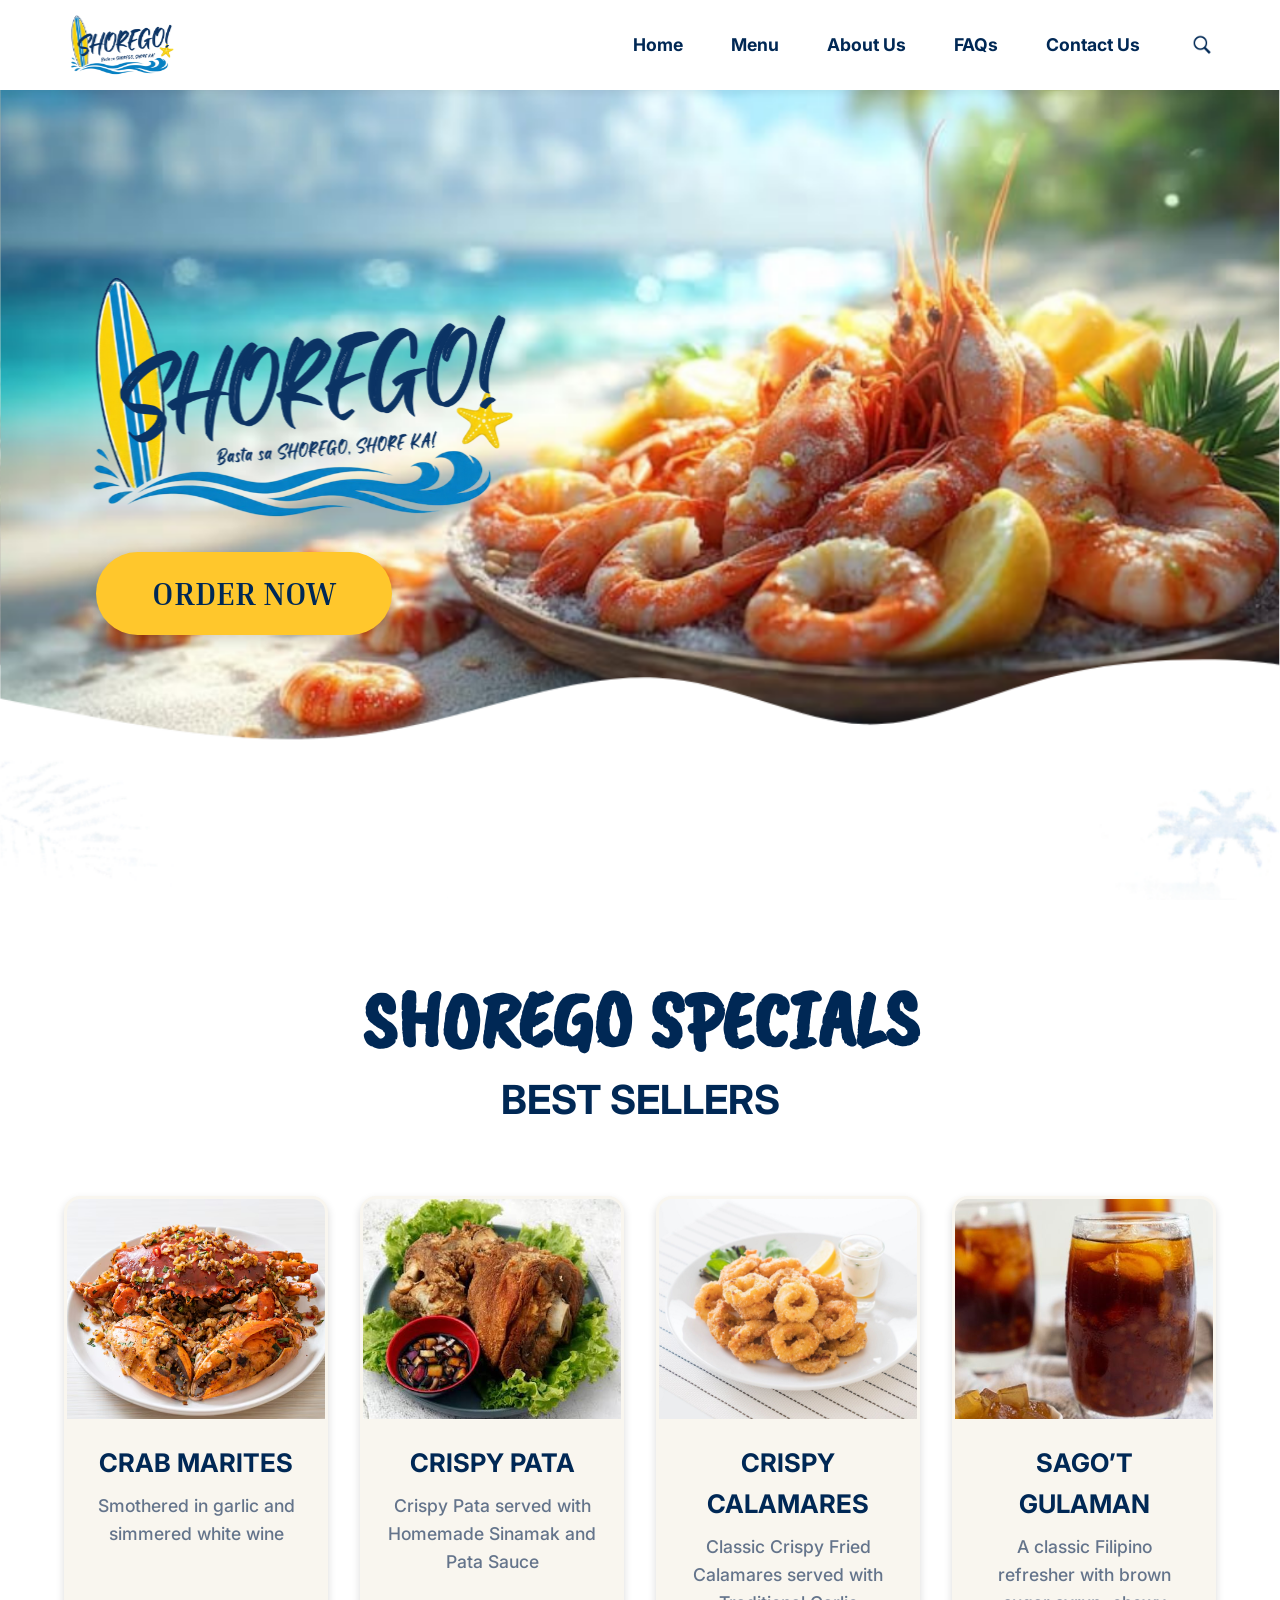
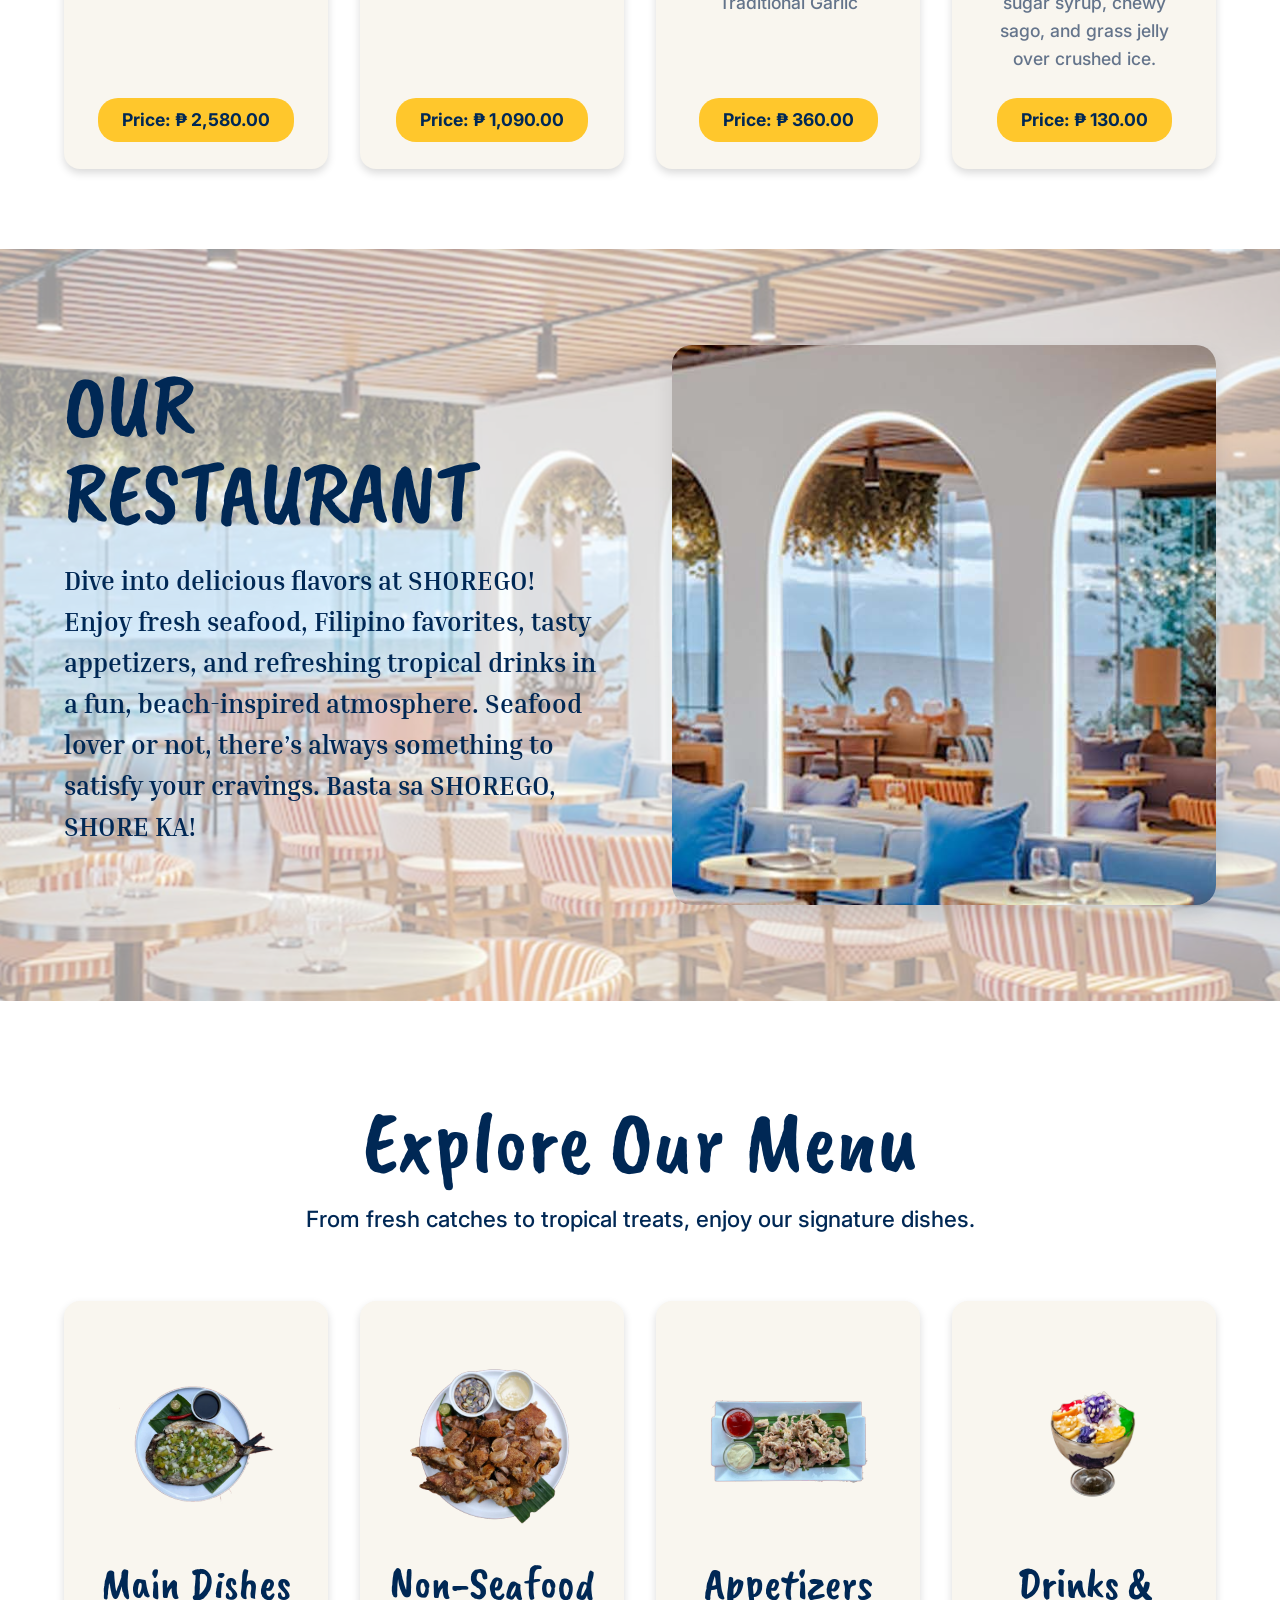
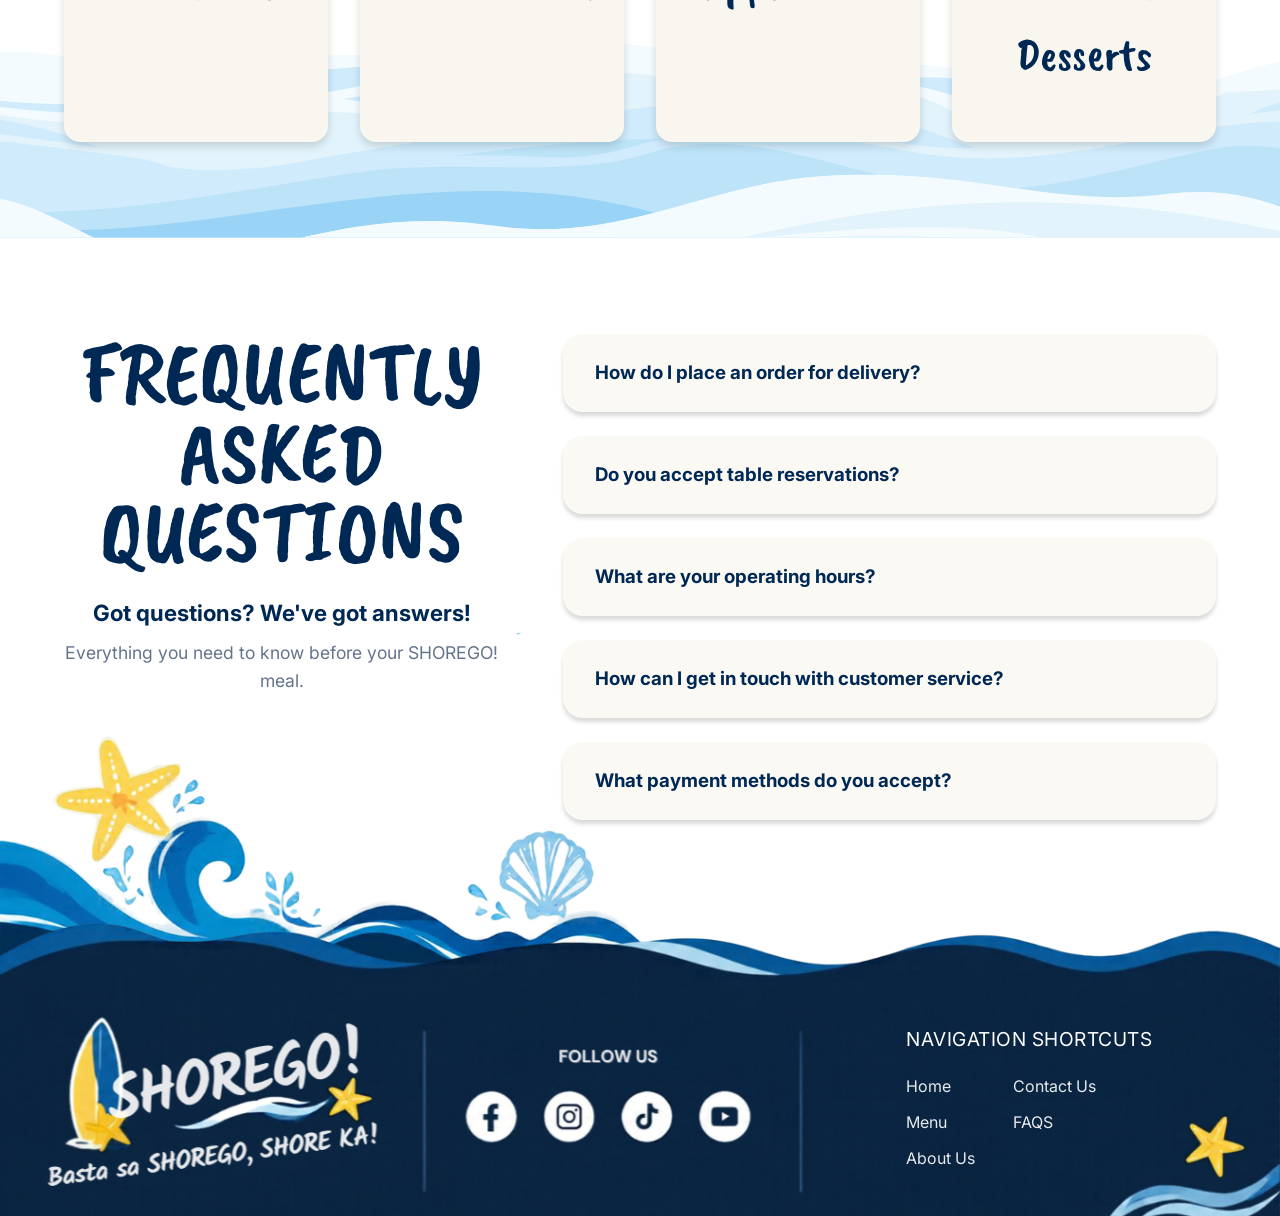
==== index.html @ 79eebb64 "Add Home Page Files" ====
<!DOCTYPE html>
<html lang="en">
<head>
  <meta charset="UTF-8">
  <meta name="viewport" content="width=device-width, initial-scale=1.0">
  <title>Shorego - Basta sa SHOREGO, SHORE KA!</title>
  
  <!-- Home Stylesheet -->
  <link rel="stylesheet" href="css/style.css">
  
  <!-- Google Fonts: Inter (Body), Inria Serif (Headings), Caveat Brush (Display) -->
  <link href="https://fonts.googleapis.com/css2?family=Inter:wght@400;500;700&family=Inria+Serif:wght@400;700&family=Caveat+Brush&display=swap" rel="stylesheet">
</head>
<body>

  <!-- ==========================================
       MAIN NAVIGATION HEADER 
       ========================================== -->
  <header class="main-header">
    <div class="logo">
      <img src="images/shorego_logo.svg" alt="Shorego Official Logo">
    </div>

    <!-- Hidden Checkbox for CSS-Only Mobile Menu Toggle -->
    <input type="checkbox" id="nav-toggle" class="nav-toggle">
    <label for="nav-toggle" class="hamburger-icon" aria-label="Toggle navigation">
      <span></span>
      <span></span>
      <span></span>
    </label>

    <!-- Navigation Links -->
    <nav class="navbar">
      <ul class="nav-links">
        <li><a href="#home">Home</a></li>
        <li><a href="menu.html">Menu</a></li>
        <li><a href="#about">About Us</a></li>
        <li><a href="#faqs">FAQs</a></li>
        <li><a href="#contact">Contact Us</a></li>
        <li class="mobile-login"><a href="order.html">Order Now</a></li>
      </ul>
    </nav>
    
    <!-- Desktop Search Icon -->
    <a href="#search" class="desktop-search">
      <img src="images/search_icon.svg" alt="Search" class="search-icon">
    </a>
  </header>

  <main>
    <!-- ==========================================
         1. HOME SECTION 
         ========================================== -->
    <section id="home" class="home-section">
      <div class="home-content-left">
        <img src="images/shorego_logo.svg" alt="SHOREGO! Basta sa SHOREGO, SHORE KA!" class="hero-logo">
        <a href="menu.html" class="cta-btn">ORDER NOW</a>
      </div>
    </section>

    <!-- ==========================================
         2. SPECIALS / BEST SELLERS SECTION 
         ========================================== -->
    <section id="specials" class="specials-section">
      <div class="section-header-center">
        <h2 class="specials-main-title">SHOREGO SPECIALS</h2>
        <h3 class="section-title">BEST SELLERS</h3>
      </div>

      <!-- CSS Grid for 4-Column Layout -->
      <div class="specials-grid">
        <div class="special-card">
          <img src="images/crab_marites.svg" alt="Crab Marites" class="card-img">
          <div class="card-content">
            <h3>CRAB MARITES</h3>
            <p>Smothered in garlic and simmered white wine</p>
            <div class="price-btn">Price: ₱ 2,580.00</div>
          </div>
        </div>

        <div class="special-card">
          <img src="images/crispy_pata.svg" alt="Crispy Pata" class="card-img">
          <div class="card-content">
            <h3>CRISPY PATA</h3>
            <p>Crispy Pata served with Homemade Sinamak and Pata Sauce</p>
            <div class="price-btn">Price: ₱ 1,090.00</div>
          </div>
        </div>

        <div class="special-card">
          <img src="images/crispy_calamares.svg" alt="Crispy Calamares" class="card-img">
          <div class="card-content">
            <h3>CRISPY CALAMARES</h3>
            <p>Classic Crispy Fried Calamares served with Traditional Garlic</p>
            <div class="price-btn">Price: ₱ 360.00</div>
          </div>
        </div>

        <div class="special-card">
          <img src="images/sagot_gulaman.svg" alt="Sago't Gulaman" class="card-img">
          <div class="card-content">
            <h3>SAGO’T GULAMAN</h3>
            <p>A classic Filipino refresher with brown sugar syrup, chewy sago, and grass jelly over crushed ice.</p>
            <div class="price-btn">Price: ₱ 130.00</div>
          </div>
        </div>
      </div>
    </section>

    <!-- ==========================================
         3. ABOUT US SECTION 
         ========================================== -->
    <section id="about" class="about-section">
      <div class="about-content">
        <div class="about-text-wrapper">
          <h2 class="cursive-title">OUR RESTAURANT</h2>
          <p class="about-desc">
            Dive into delicious flavors at SHOREGO! Enjoy fresh seafood, Filipino favorites, tasty appetizers, and refreshing tropical drinks in a fun, beach-inspired atmosphere. Seafood lover or not, there’s always something to satisfy your cravings. Basta sa SHOREGO, SHORE KA!
          </p>
        </div>
        <div class="about-image-wrapper">
           <img src="images/resto_pic_1.svg" alt="Shorego Restaurant View" class="about-img">
        </div>
      </div>
    </section>

    <!-- ==========================================
         4. EXPLORE MENU SECTION 
         ========================================== -->
    <section id="explore-menu" class="explore-menu-section">
      <div class="explore-header">
        <h2 class="cursive-title explore-title">Explore Our Menu</h2>
        <p class="explore-desc">From fresh catches to tropical treats, enjoy our signature dishes.</p>
      </div>

      <div class="menu-categories-container">
        <!-- Category Links to menu.html anchors -->
        <a href="menu.html#main" class="menu-category">
          <div class="category-icon-wrapper">
            <img src="images/main_dish.svg" alt="Seafood Icon" class="category-icon">
          </div>
          <h4 class="category-name">Main Dishes</h4>
        </a>

        <a href="menu.html#non-seafood" class="menu-category">
          <div class="category-icon-wrapper">
            <img src="images/non_seafood.svg" alt="Non-Seafood Icon" class="category-icon">
          </div>
          <h4 class="category-name">Non-Seafood</h4>
        </a>

        <a href="menu.html#appetizers" class="menu-category">
          <div class="category-icon-wrapper">
            <img src="images/appetizers.svg" alt="Appetizers Icon" class="category-icon">
          </div>
          <h4 class="category-name">Appetizers</h4>
        </a>

        <a href="menu.html#drinks" class="menu-category">
          <div class="category-icon-wrapper">
            <img src="images/drinks_and_desserts.svg" alt="Drinks & Desserts Icon" class="category-icon">
          </div>
          <h4 class="category-name">Drinks & Desserts</h4>
        </a>
      </div>
    </section>

    <!-- ==========================================
         5. FAQS SECTION 
         ========================================== -->
    <section id="faqs" class="faqs-section">
      <div class="faqs-container">
        <div class="faqs-left">
          <h2 class="cursive-title title-stacked">FREQUENTLY<br>ASKED<br>QUESTIONS</h2>
          <h3 class="faqs-subtitle">Got questions? We've got answers!</h3>
          <p class="faqs-desc">Everything you need to know before your SHOREGO! meal.</p>
        </div>        
        <div class="faqs-right">
          <div class="faq-item">
            <h3>How do I place an order for delivery?</h3>
          </div>
          <div class="faq-item">
            <h3>Do you accept table reservations?</h3>
          </div>
          <div class="faq-item">
            <h3>What are your operating hours?</h3>
          </div>
          <div class="faq-item">
            <h3>How can I get in touch with customer service?</h3>
          </div>
          <div class="faq-item">
            <h3>What payment methods do you accept?</h3>
          </div>
        </div>
      </div>
    </section>
  </main>

  <!-- ==========================================
       6. FOOTER SECTION 
       ========================================== -->
  <footer id="contact" class="main-footer">
    <div class="footer-links-overlay">
      <h4 class="footer-heading">NAVIGATION SHORTCUTS</h4>
      <div class="links-grid">
        <ul>
          <li><a href="#home">Home</a></li>
          <li><a href="menu.html">Menu</a></li>
          <li><a href="#about">About Us</a></li>
        </ul>
        <ul>
          <li><a href="#contact">Contact Us</a></li>
          <li><a href="#faqs">FAQS</a></li>
        </ul>
      </div>
    </div>
  </footer>

  <script src="script.js"></script>

</body>
</html>
---- css/style.css ----
/* ==========================================================================
   DESIGN TOKENS & COLOR PALETTE
   ========================================================================== */
:root {
  --primary-bg: #ffffff;
  --panel-bg: rgba(255, 255, 255, 0.95);
  --accent-navy: #002855;
  --accent-yellow: #FFC72C;
  --card-bg: #F9F6EF;
  --faq-bg: #FBF9F3;
  --text-primary: #002855;
  --text-secondary: #64748B;
  --text-white: #ffffff;
  
  --font-main: 'Inter', sans-serif;
  --font-serif: 'Inria Serif', serif;
  --font-cursive: 'Caveat Brush', cursive;
}

/* ==========================================================================
   CSS RESET & BASE TYPOGRAPHY
   ========================================================================== */
*,
*::before,
*::after {
  margin: 0;
  padding: 0;
  box-sizing: border-box;
}

html {
  scroll-behavior: smooth;
}

body {
  background-color: var(--primary-bg);
  color: var(--text-primary);
  font-family: var(--font-main);
  line-height: 1.6;
  overflow-x: hidden;
  max-width: 100vw;
}

h1, h2, h3, h4 {
  font-weight: 700;
}

img {
  display: block;
  max-width: 100%;
  height: auto;
}

/* ==========================================================================
   SHARED BACKGROUND LOGIC 
   ========================================================================== */
#home, #about, #menu, #faqs, #explore-menu {
  position: relative;
  overflow: hidden;
  z-index: 1;
}

#home::before, 
#about::before, 
#faqs::before,
#explore-menu::before {
  content: "";
  position: absolute;
  inset: 0;
  background-size: cover;
  background-position: center;
  background-repeat: no-repeat;
  z-index: -1;
  pointer-events: none;
  opacity: 0.4;
}

/* Specific Section Background Images */
#home::before  { background-image: url('../images/landing_image.svg'); opacity: 1; }
#about::before { background-image: url('../images/resto_pic_2.svg'); opacity: 0.4; }
#explore-menu::before { background-image: url('../images/explore.svg'); }
#faqs::before { 
  background-image: url('../images/faqs_bg.svg'); 
  background-position: bottom center; 
  background-size: 100% auto; 
  opacity: 1; 
}

/* ==========================================================================
   HEADER & NAVIGATION 
   ========================================================================== */
.main-header {
  position: sticky;
  top: 0;
  z-index: 100;
  height: 90px;
  display: flex;
  justify-content: space-between;
  align-items: center;
  padding: 1rem 4rem;
  background: var(--panel-bg);
  box-shadow: 0 4px 6px rgba(0,0,0,0.05);
  backdrop-filter: blur(10px);
}

.main-header .logo img {
  height: 60px;
  width: auto;
  object-fit: contain;
}

/* Pushes the navigation links to the right side of the flex container */
.navbar {
  margin-left: auto; 
  margin-right: 3rem; 
}

.nav-links {
  list-style: none;
  display: flex;
  align-items: center;
  gap: 3rem;
}

.nav-links a {
  text-decoration: none;
  color: var(--accent-navy);
  font-family: var(--font-main);
  font-size: 1.1rem;
  font-weight: 700;
  transition: color 0.3s ease;
}

.nav-links a:hover {
  color: var(--accent-yellow);
}

.desktop-search {
  display: flex;
  align-items: center;
  justify-content: center;
  transition: transform 0.2s ease;
}

.desktop-search:hover {
  transform: scale(1.1);
}

.search-icon {
  width: 28px;
  height: 28px;
  object-fit: contain;
}

/* Fallback button styling (used in mobile menu) */
.login-btn {
  display: inline-flex;
  justify-content: center;
  align-items: center;
  padding: 0.8rem 2rem;
  background: var(--accent-yellow);
  color: var(--accent-navy);
  font-family: var(--font-serif);
  font-size: 1.2rem;
  font-weight: 700;
  text-decoration: none;
  border-radius: 50px;
  transition: transform 0.2s ease, filter 0.2s ease;
}

.login-btn:hover {
  transform: translateY(-2px);
  filter: brightness(1.05);
}

/* Hamburger Icon styling (hidden on desktop) */
.nav-toggle,
.mobile-login,
.hamburger-icon {
  display: none;
}

.hamburger-icon {
  cursor: pointer;
  flex-direction: column;
  gap: 5px;
  z-index: 101;
}

.hamburger-icon span {
  width: 28px;
  height: 3px;
  background-color: var(--accent-navy);
  border-radius: 2px;
  transition: transform 0.3s ease, opacity 0.3s ease;
}

/* ==========================================================================
   1. HOME SECTION
   ========================================================================== */
#home.home-section {
  display: flex;
  justify-content: flex-start;
  align-items: center;
  padding: 6rem 3rem 6rem 5%; 
  min-height: calc(100vh - 90px);
}

.home-content-left {
  display: flex;
  flex-direction: column;
  align-items: flex-start;
  gap: 2rem;

  margin-top: -5rem;
}

.hero-logo {
  max-width: 550px;
  width: 100%;
}

.cta-btn {
  background: var(--accent-yellow);
  color: var(--accent-navy);
  font-family: var(--font-serif);
  font-size: 2rem;
  font-weight: 700;
  padding: 1rem 3.5rem;
  border-radius: 50px;
  text-decoration: none;
  box-shadow: 0 6px 16px rgba(0, 0, 0, 0.15);
  transition: transform 0.2s ease, filter 0.2s ease;

  margin-left: 2rem;
}

.cta-btn:hover {
  transform: translateY(-3px);
  filter: brightness(1.05);
}

/* ==========================================================================
   2. SPECIALS / BEST SELLERS SECTION
   ========================================================================== */
.specials-section {
  padding: 5rem 4rem;
  background: #ffffff;
}

.section-header-center {
  display: flex;
  flex-direction: column;
  align-items: center;
  text-align: center;
  margin-bottom: 4rem;
}

.specials-main-title {
  font-family: var(--font-cursive);
  font-size: 5rem;
  color: var(--accent-navy);
  line-height: 1;
  margin-bottom: 0.5rem;
}

.section-title {
  font-family: var(--font-main);
  font-size: 2.5rem;
  color: var(--accent-navy);
  text-transform: uppercase;
}

.specials-grid {
  display: grid;
  grid-template-columns: repeat(4, 1fr);
  gap: 2rem;
  max-width: 1500px;
  margin: 0 auto;
}

.special-card {
  background: var(--card-bg);
  border-radius: 16px;
  box-shadow: 0px 4px 8px rgba(0, 0, 0, 0.15);
  overflow: hidden;
  display: flex;
  flex-direction: column;
  transition: transform 0.25s ease;

  border: 3px solid transparent; 
  transition: transform 0.25s ease, border-color 0.2s ease;
}

.special-card:hover {
  transform: translateY(-5px);
}

.special-card.active-border {
  border-color: var(--accent-yellow);
}
.card-img {
  width: 100%;
  height: 220px;
  object-fit: cover;
}

.card-content {
  padding: 1.5rem;
  display: flex;
  flex-direction: column;
  align-items: center;
  text-align: center;
  flex-grow: 1;
}

.card-content h3 {
  font-size: 1.6rem;
  color: var(--accent-navy);
  margin-bottom: 0.5rem;
}

.card-content p {
  font-size: 1.1rem;
  color: var(--text-secondary);
  font-weight: 500;
  margin-bottom: 1.5rem;
  flex-grow: 1;
}

.price-btn {
  background: var(--accent-yellow);
  color: var(--accent-navy);
  font-size: 1.1rem;
  font-weight: 700;
  padding: 0.5rem 1.5rem;
  border-radius: 20px;
  width: max-content;
}

/* ==========================================================================
   3. ABOUT SECTION
   ========================================================================== */
.about-section {
  padding: 6rem 4rem;
}

.about-content {
  display: flex;
  align-items: center;
  justify-content: space-between;
  gap: 4rem;
  max-width: 1400px;
  margin: 0 auto;
}

.about-text-wrapper {
  flex: 1;
  max-width: 650px;
}

.cursive-title {
  font-family: var(--font-cursive);
  font-size: 5.5rem;
  font-weight: 400;
  color: var(--accent-navy);
  line-height: 1;
  margin-bottom: 1.5rem;
}

.about-desc {
  font-family: var(--font-serif);
  font-size: 1.6rem;
  font-weight: 700;
  color: var(--accent-navy);
  margin-bottom: 2.5rem;
}

.about-image-wrapper {
  flex: 1;
}

.about-img {
  width: 100%;
  border-radius: 20px;
  box-shadow: 0 10px 20px rgba(0,0,0,0.1);
}

/* ==========================================================================
   4. EXPLORE MENU SECTION
   ========================================================================== */
.explore-menu-section {
  padding: 6rem 4rem;
  text-align: center;
  position: relative;
  z-index: 1;
}

.explore-header {
  margin-bottom: 4rem;
}

.explore-title {
  display: flex;
  justify-content: center;
  align-items: center;
  gap: 1.5rem;
  margin-bottom: 1rem;
}

.explore-desc {
  font-family: var(--font-main);
  font-size: 1.4rem;
  font-weight: 500;
  color: var(--accent-navy);
}

.menu-categories-container {
  display: flex;
  justify-content: center;
  align-items: stretch; 
  gap: 2rem; 
  max-width: 1200px;
  margin: 0 auto;
}

.menu-category {
  background: var(--card-bg); 
  border-radius: 16px; 
  box-shadow: 0px 4px 8px rgba(0, 0, 0, 0.15); 
  display: flex;
  flex-direction: column;
  align-items: center;
  text-decoration: none;
  transition: transform 0.2s ease;

  border: 3px solid transparent; 
  transition: transform 0.2s ease, border-color 0.2s ease;

  flex: 1;
  padding: 3rem 1.5rem; 
}

.menu-category:hover {
  transform: translateY(-5px); 
}

.menu-category.active-border {
  border-color: var(--accent-yellow);
}

.category-icon-wrapper {
  width: 180px;
  height: 180px;
  display: flex;
  justify-content: center;
  align-items: center;
  margin-bottom: 1rem;
}

.category-icon {
  width: 100%;
  height: 100%;
  object-fit: contain;
  border-radius: 50%;
}

.category-name {
  font-family: var(--font-cursive);
  font-size: 2.8rem;
  color: var(--accent-navy);
  font-weight: 400;
}

.category-divider {
  width: 2px;
  height: 120px;
  background-color: rgba(100, 116, 139, 0.15); 
}

/* ==========================================================================
   5. FAQS SECTION
   ========================================================================== */
.faqs-section {
  padding: 6rem 4rem 12rem 4rem; 
}

.faqs-container {
  display: flex;
  gap: 4rem;
  max-width: 1400px;
  margin: 0 auto;
  align-items: flex-start;
}

.faqs-left {
  flex: 1;
  text-align: center;
}

.title-stacked {
  line-height: 0.9;
  margin-bottom: 1.5rem;
}

.faqs-subtitle {
  font-family: var(--font-main);
  font-size: 1.4rem;
  font-weight: 700;
  color: var(--accent-navy);
  margin-bottom: 0.5rem;
}

.faqs-desc {
  font-family: var(--font-main);
  font-size: 1.1rem;
  font-weight: 400;
  color: var(--text-secondary);
}

.faqs-right {
  flex: 1.5;
  display: flex;
  flex-direction: column;
  gap: 1.5rem;
}

.faq-item {
  background: var(--faq-bg);
  box-shadow: 0px 4px 4px rgba(0, 0, 0, 0.15);
  border-radius: 20px;
  padding: 1.5rem 2rem;
  text-align: left;
  cursor: pointer;
  transition: transform 0.2s ease;
}

.faq-item:hover {
  transform: scale(1.02);
}

.faq-item h4 {
  font-family: var(--font-serif);
  font-size: 1.6rem;
  font-weight: 400;
  color: #000;
}

/* ==========================================================================
   6. FOOTER SECTION
   ========================================================================== */
.main-footer {
  background-image: url('../images/footer_design.svg'); 
  background-size: 100% auto;
  background-position: top center; 
  background-repeat: no-repeat;
  position: relative;
  z-index: 10; 
  margin-top: -12vw; 
  height: 28vw; 
  min-height: 0; 
  display: block; 
}

.footer-links-overlay {
  /* Absolute positioning locks text relative to the fluid background wave */
  position: absolute;
  top: 13vw;   
  right: 10vw; 
  text-align: left;
  color: var(--text-white);
  padding: 0; 
}

.footer-heading {
  font-size: 1.5vw;
  font-weight: 400;
  margin-bottom: 1.5vw;
  letter-spacing: 0.5px;
}

.links-grid {
  display: flex;
  gap: 3vw;
}

.links-grid ul {
  list-style: none;
  display: flex;
  flex-direction: column;
  gap: 0.8vw;
}

.links-grid a {
  color: var(--text-white);
  text-decoration: none;
  font-size: 1;
  font-weight: 400;
  opacity: 0.9;
  transition: opacity 0.2s ease;
}

.links-grid a:hover {
  opacity: 1;
  color: var(--accent-yellow);
}

/* ==========================================================================
   RESPONSIVE DESIGN / MEDIA QUERIES
   ========================================================================== */

/* Tablet & Smaller Desktop Adjustments */
@media (max-width: 1100px) {
  .specials-grid {
    grid-template-columns: repeat(2, 1fr);
  }

  .menu-categories-container {
    flex-wrap: wrap; 
  }
  
  .menu-category {
    flex: 1 1 calc(50% - 2rem); 
    padding: 2rem 1rem;
  }

  .category-name {
    font-size: 2.2rem;
  }

  .category-icon-wrapper {
    width: 140px; 
    height: 140px;
  }


  .about-content {
    flex-direction: column;
    text-align: center;
  }
  
  .about-text-wrapper {
    max-width: 100%;
  }

  .faqs-container {
    flex-direction: column;
    align-items: center;
  }

  .main-footer {
    justify-content: center;
    padding: 2rem;
  }
}

/* Mobile Screen Adjustments */
@media (max-width: 768px) {
  .main-header {
    padding: 1rem 1.5rem;
  }

  .main-header .logo img {
    height: 45px;
  }

  .desktop-search {
    display: none;
  }

  .hamburger-icon {
    display: flex;
  }

  /* Mobile Dropdown Menu Configuration */
  .navbar {
    position: absolute;
    top: 100%;
    left: 0;
    width: 100%;
    background: var(--panel-bg);
    border-bottom: 2px solid var(--accent-yellow);
    max-height: 0;
    overflow: hidden;
    transition: max-height 0.4s ease-in-out;
  }

  .nav-links {
    flex-direction: column;
    gap: 1.2rem;
    padding: 2rem 0;
  }

  .mobile-login {
    display: block;
    margin-top: 0.5rem;
  }

  /* Hamburger Toggle Animations */
  .nav-toggle:checked ~ .navbar {
    max-height: 450px;
  }

  .nav-toggle:checked ~ .hamburger-icon span:nth-child(1) {
    transform: translateY(8px) rotate(45deg);
  }

  .nav-toggle:checked ~ .hamburger-icon span:nth-child(2) {
    opacity: 0;
  }

  .nav-toggle:checked ~ .hamburger-icon span:nth-child(3) {
    transform: translateY(-8px) rotate(-45deg);
  }

  #home.home-section {
    justify-content: center;
    padding-left: 3rem;
  }

  .home-content-left {
    width: 80%; 
    max-width: 350px; 
    margin-left: -3%; 
    height: auto;
  }
  
  .hero-logo {
    max-width: 320px;
  }

  .cta-btn {
    font-size: clamp(1rem, 4vw, 1.2rem); 
    padding: clamp(0.6rem, 2vw, 0.8rem) clamp(1.5rem, 6vw, 2.5rem);
    margin-left: 0;
  }

  .specials-grid {
    grid-template-columns: 1fr;
  }
  
  .specials-main-title {
    font-size: 3.5rem;
  }

  .section-title {
    font-size: 2rem;
  }

  .cursive-title {
    font-size: 3.5rem;
  }
  
  .about-desc {
    font-size: 1.2rem;
  }

  .faqs-section, .about-section, .specials-section {
    padding: 4rem 1.5rem;
  }
  
  /* Reset Footer Overlap for Mobile */
  .main-footer {
    padding-top: 8rem; 
  }
  
  .links-grid {
    gap: 1.5rem;
  }

  .explore-menu-section {
    padding: 4rem 1.5rem;
  }
  
  .menu-categories-container {
    flex-direction: column; 
    gap: 1.5rem;
  }

  .category-divider {
    display: none; 
  }
}
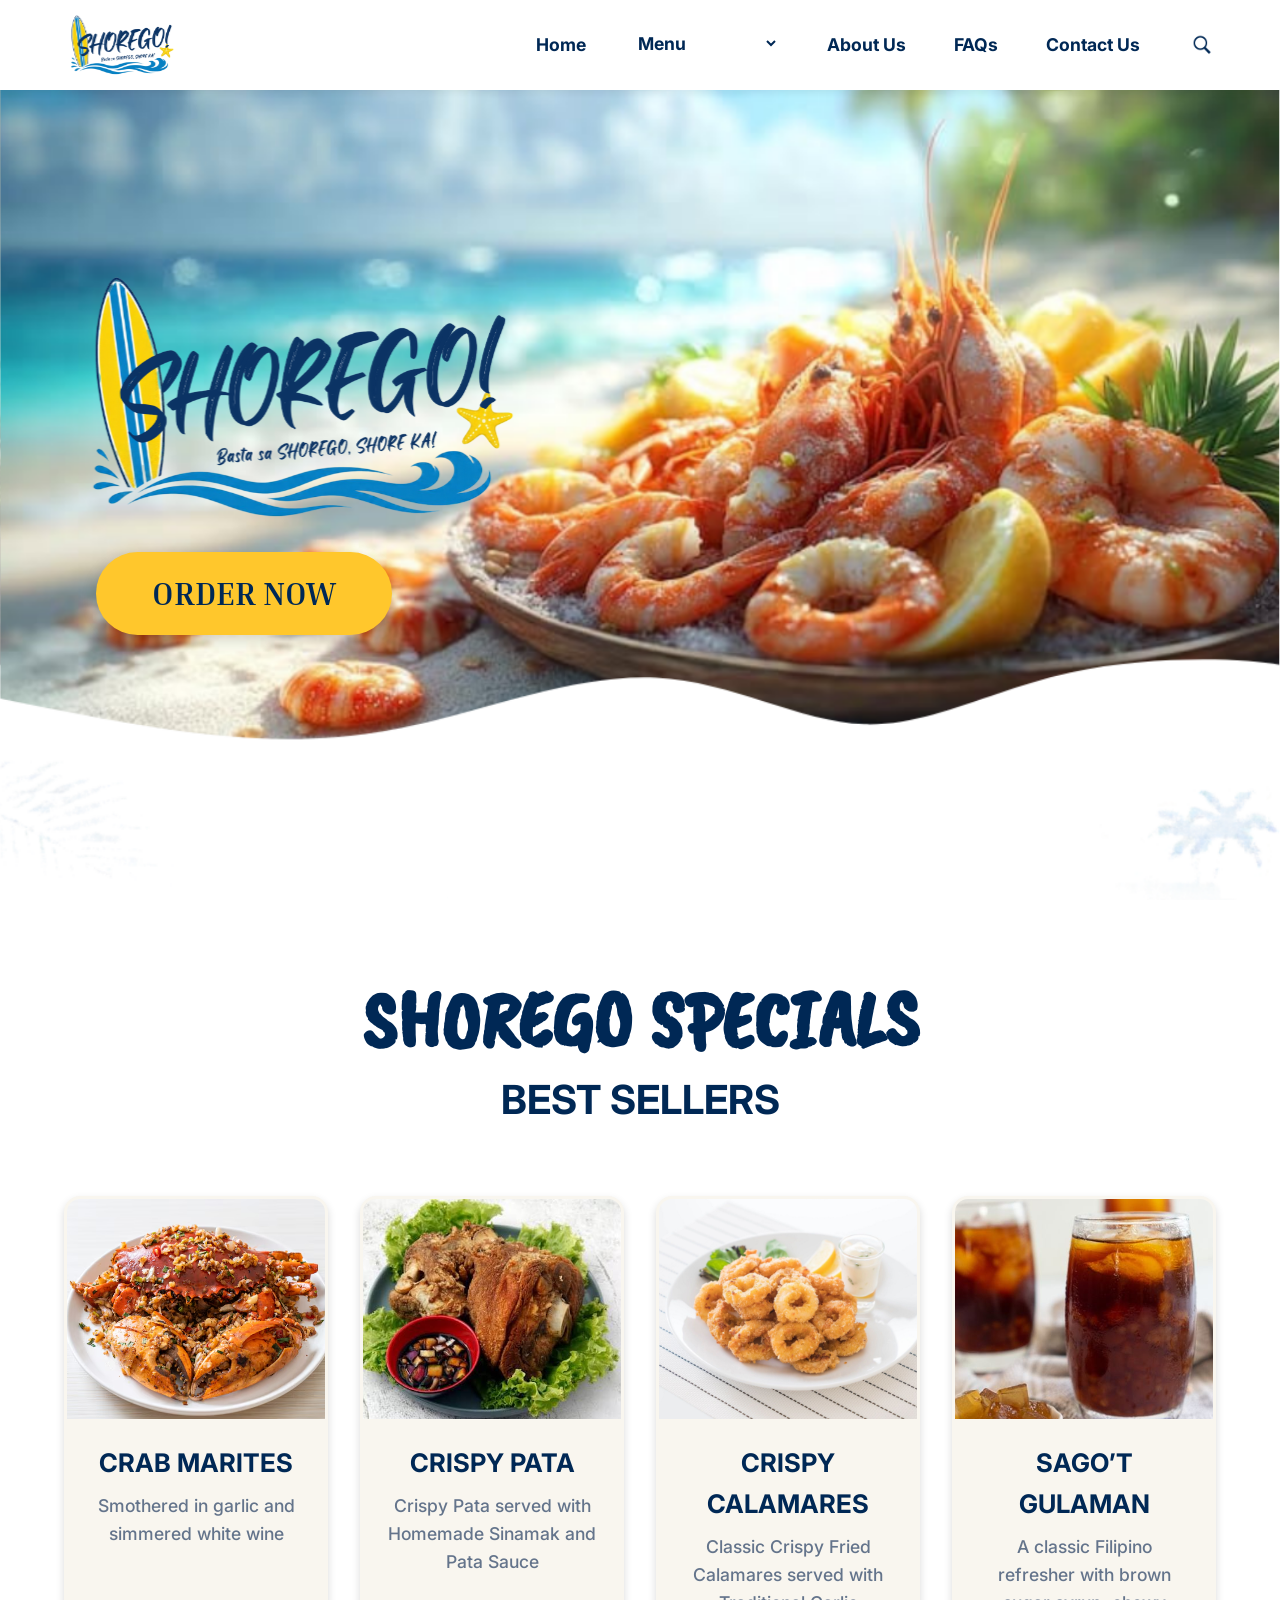
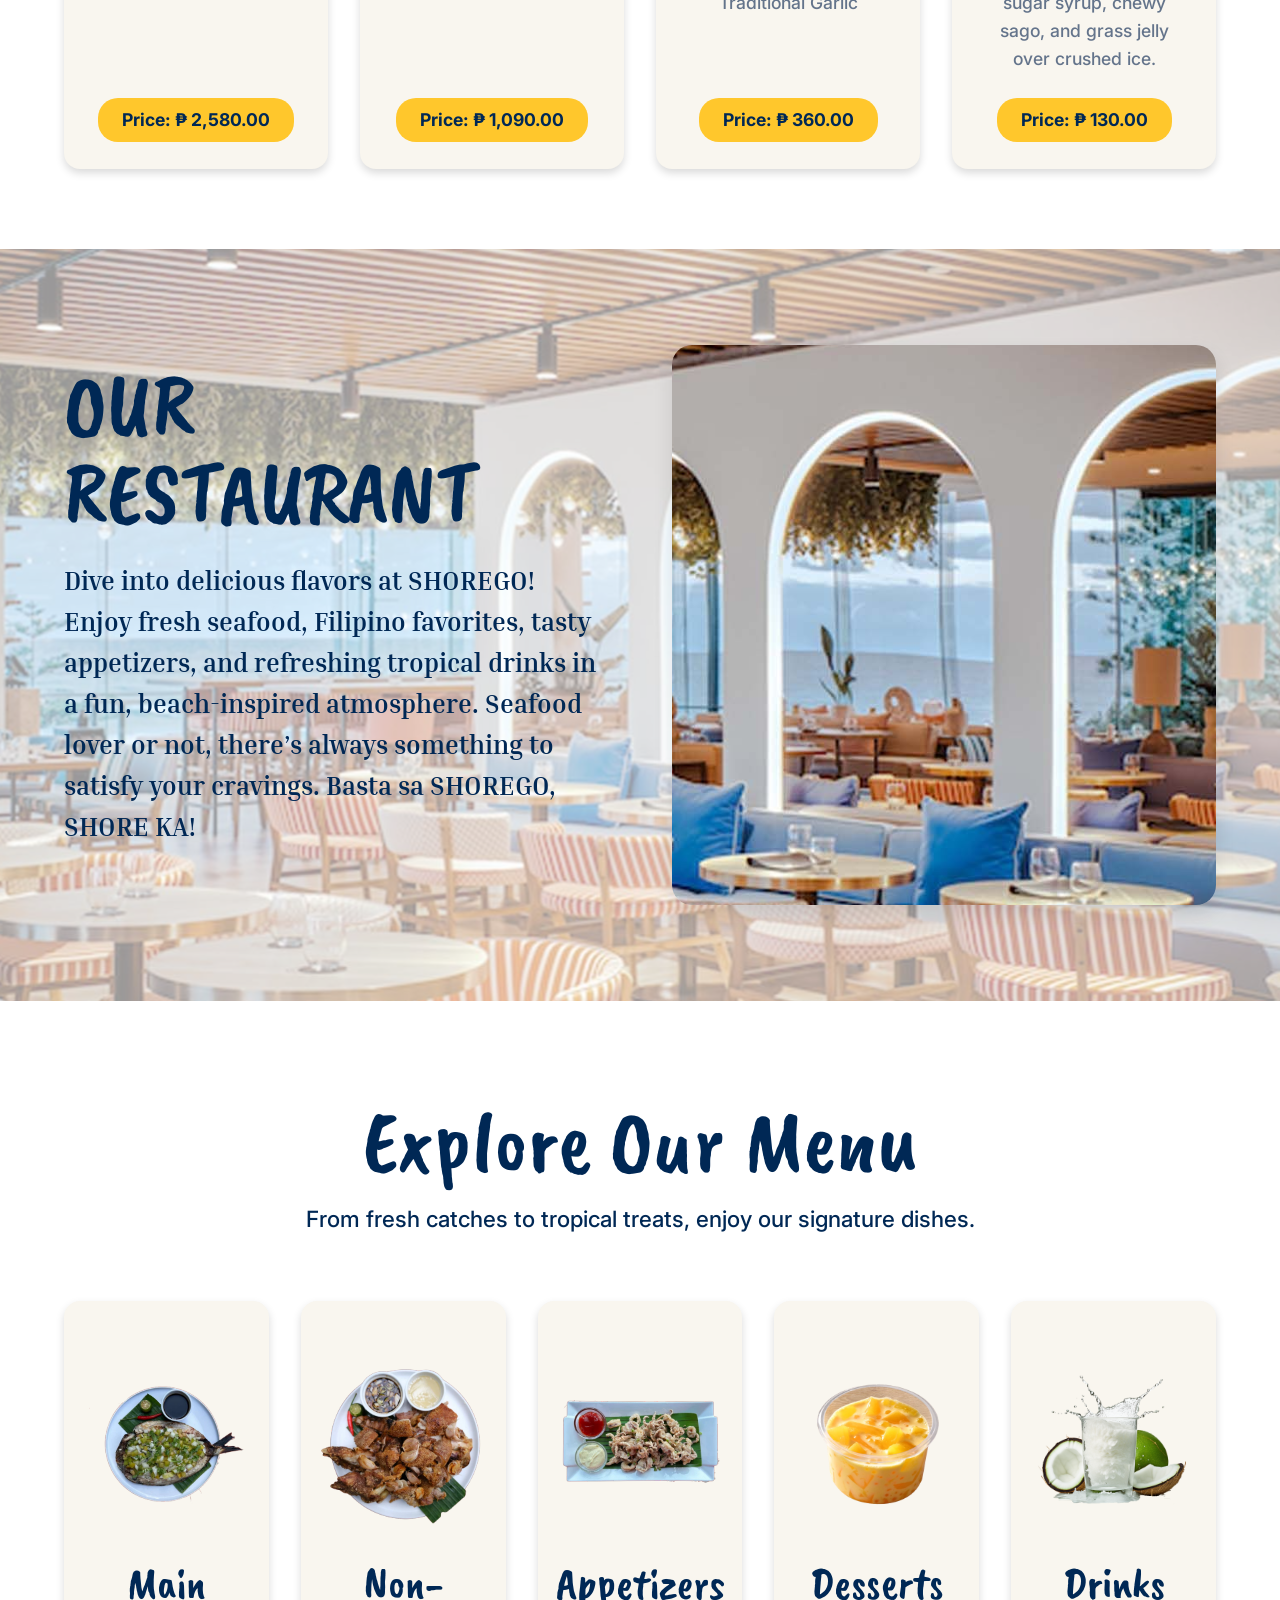
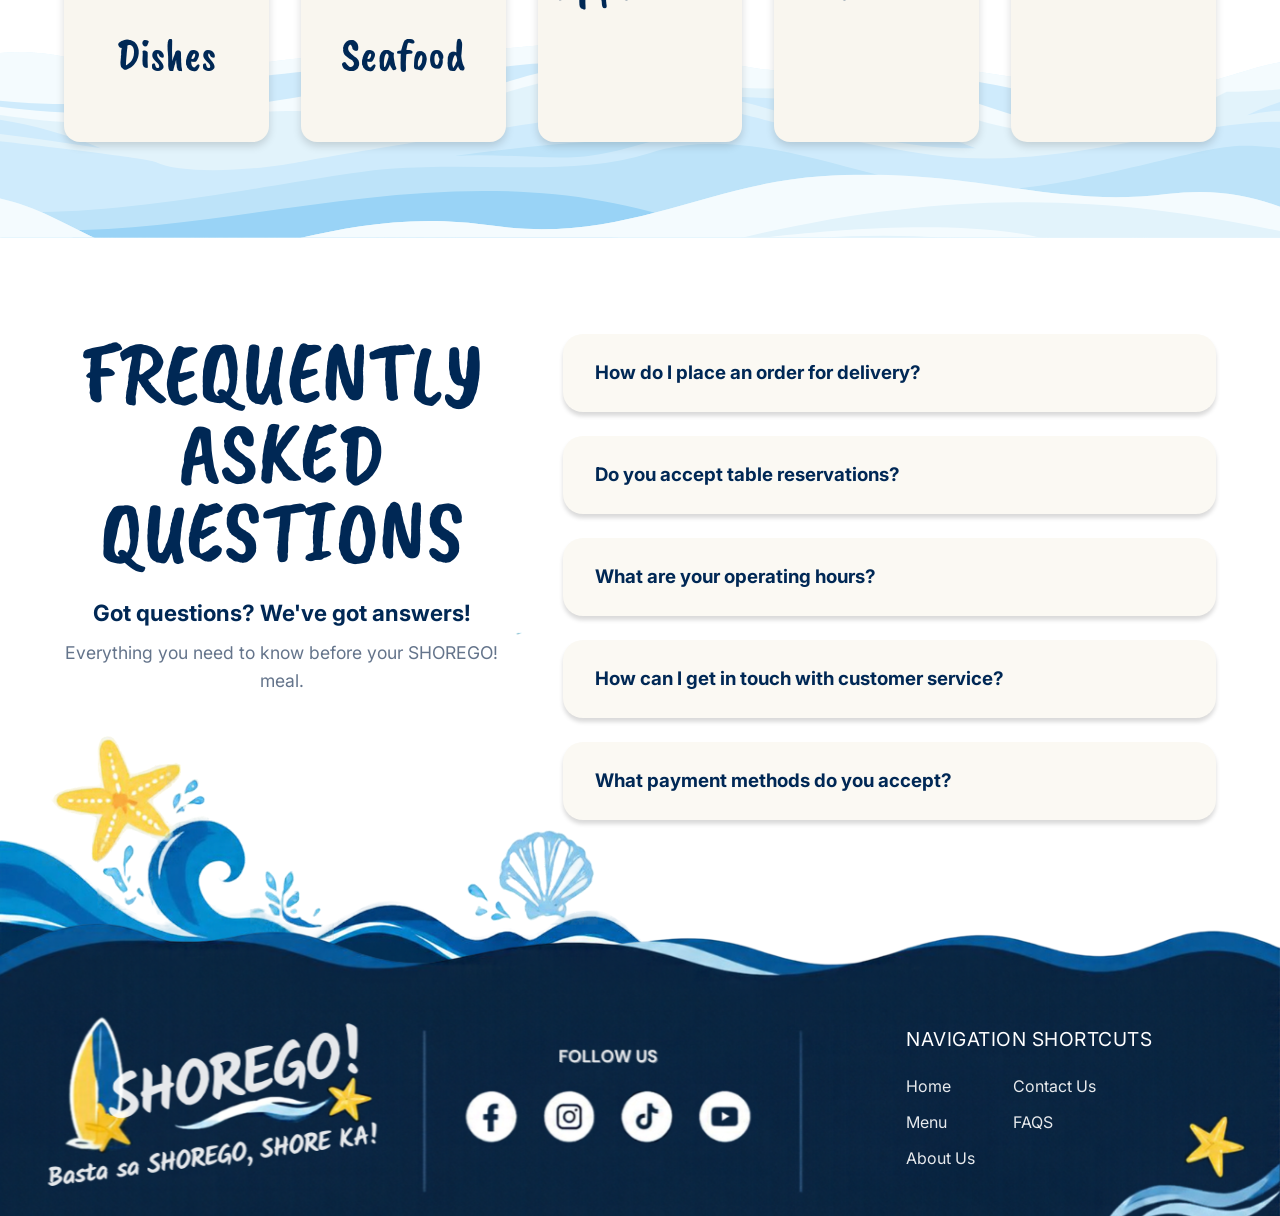
==== commit 2129d1c6: "Updated home page" ====
--- a/index.html
+++ b/index.html
@@ -30,10 +30,20 @@
     </label>
 
     <!-- Navigation Links -->
-    <nav class="navbar">
+<nav class="navbar">
       <ul class="nav-links">
         <li><a href="#home">Home</a></li>
-        <li><a href="menu.html">Menu</a></li>
+        <li>
+          <select class="nav-dropdown" onchange="navigateMenu(this)">
+            <option value="" disabled selected hidden>Menu</option>
+            <option value="menu.html">All</option>
+            <option value="menu.html#main">Main Dishes</option>
+            <option value="menu.html#non-seafood">Non-Seafoods</option>
+            <option value="menu.html#appetizers">Appetizers</option>
+            <option value="menu.html#desserts">Desserts</option>
+            <option value="menu.html#drinks">Drinks</option>
+          </select>
+        </li>
         <li><a href="#about">About Us</a></li>
         <li><a href="#faqs">FAQs</a></li>
         <li><a href="#contact">Contact Us</a></li>
@@ -156,13 +166,19 @@
           <h4 class="category-name">Appetizers</h4>
         </a>
 
+        <a href="menu.html#desserts" class="menu-category">
+          <div class="category-icon-wrapper">
+            <img src="images/desserts.svg" alt="Desserts Icon" class="category-icon">
+          </div>
+          <h4 class="category-name">Desserts</h4>
+        </a>
+
         <a href="menu.html#drinks" class="menu-category">
           <div class="category-icon-wrapper">
-            <img src="images/drinks_and_desserts.svg" alt="Drinks & Desserts Icon" class="category-icon">
-          </div>
-          <h4 class="category-name">Drinks & Desserts</h4>
-        </a>
-      </div>
+            <img src="images/drinks.svg" alt="Drinks Icon" class="category-icon">
+          </div>
+          <h4 class="category-name">Drinks</h4>
+        </a>
     </section>
 
     <!-- ==========================================
--- a/css/style.css
+++ b/css/style.css
@@ -109,7 +109,6 @@
   object-fit: contain;
 }
 
-/* Pushes the navigation links to the right side of the flex container */
 .navbar {
   margin-left: auto; 
   margin-right: 3rem; 
@@ -133,6 +132,30 @@
 
 .nav-links a:hover {
   color: var(--accent-yellow);
+}
+
+.nav-dropdown {
+  background: transparent;
+  border: none;
+  font-family: var(--font-main);
+  font-size: 1.1rem;
+  font-weight: 700;
+  color: var(--accent-navy);
+  cursor: pointer;
+  outline: none;
+  padding: 0;
+  transition: color 0.3s ease;
+}
+
+.nav-dropdown:hover {
+  color: var(--accent-yellow);
+}
+
+.nav-dropdown option {
+  color: var(--accent-navy);
+  background: var(--primary-bg);
+  font-weight: 500;
+  font-size: 1rem;
 }
 
 .desktop-search {
@@ -422,6 +445,7 @@
   gap: 2rem; 
   max-width: 1200px;
   margin: 0 auto;
+  flex-wrap: wrap;
 }
 
 .menu-category {
@@ -438,6 +462,7 @@
   transition: transform 0.2s ease, border-color 0.2s ease;
 
   flex: 1;
+  min-width: 200px;
   padding: 3rem 1.5rem; 
 }
 
@@ -563,7 +588,6 @@
 }
 
 .footer-links-overlay {
-  /* Absolute positioning locks text relative to the fluid background wave */
   position: absolute;
   top: 13vw;   
   right: 10vw; 
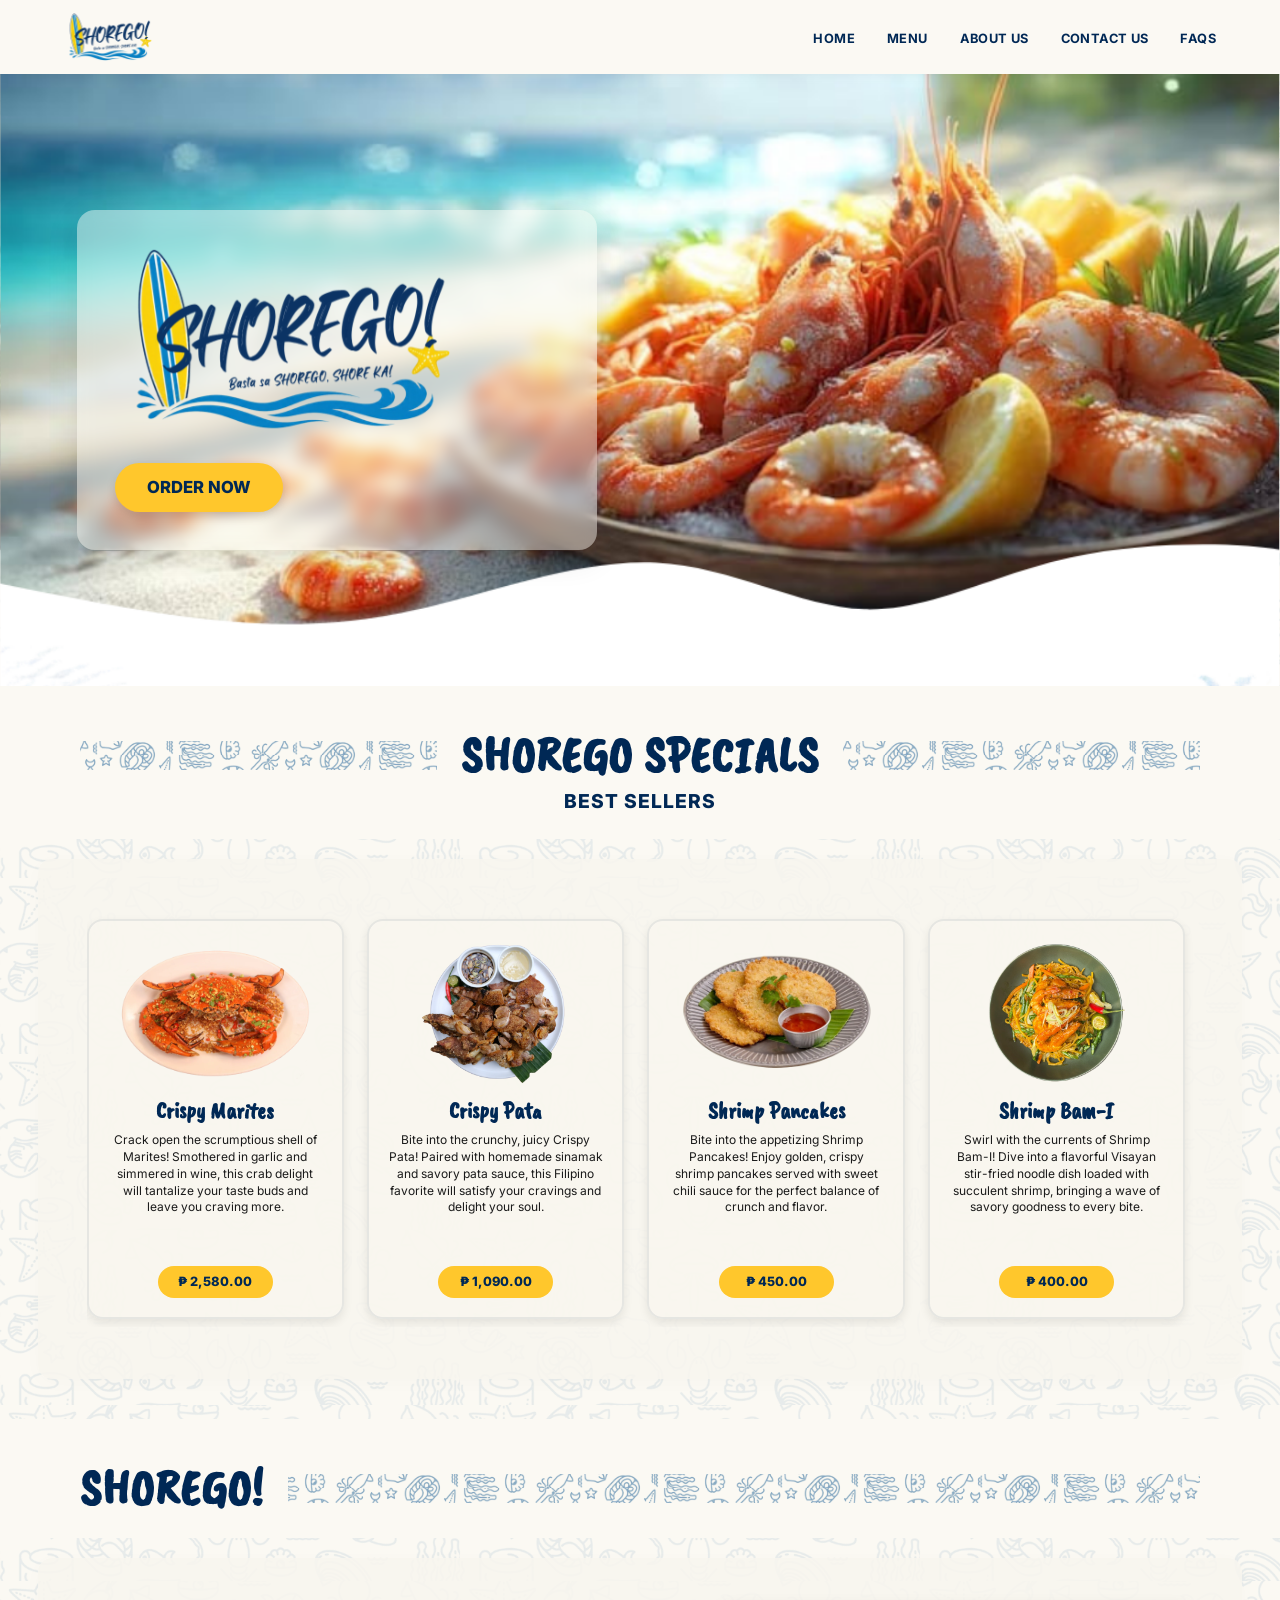
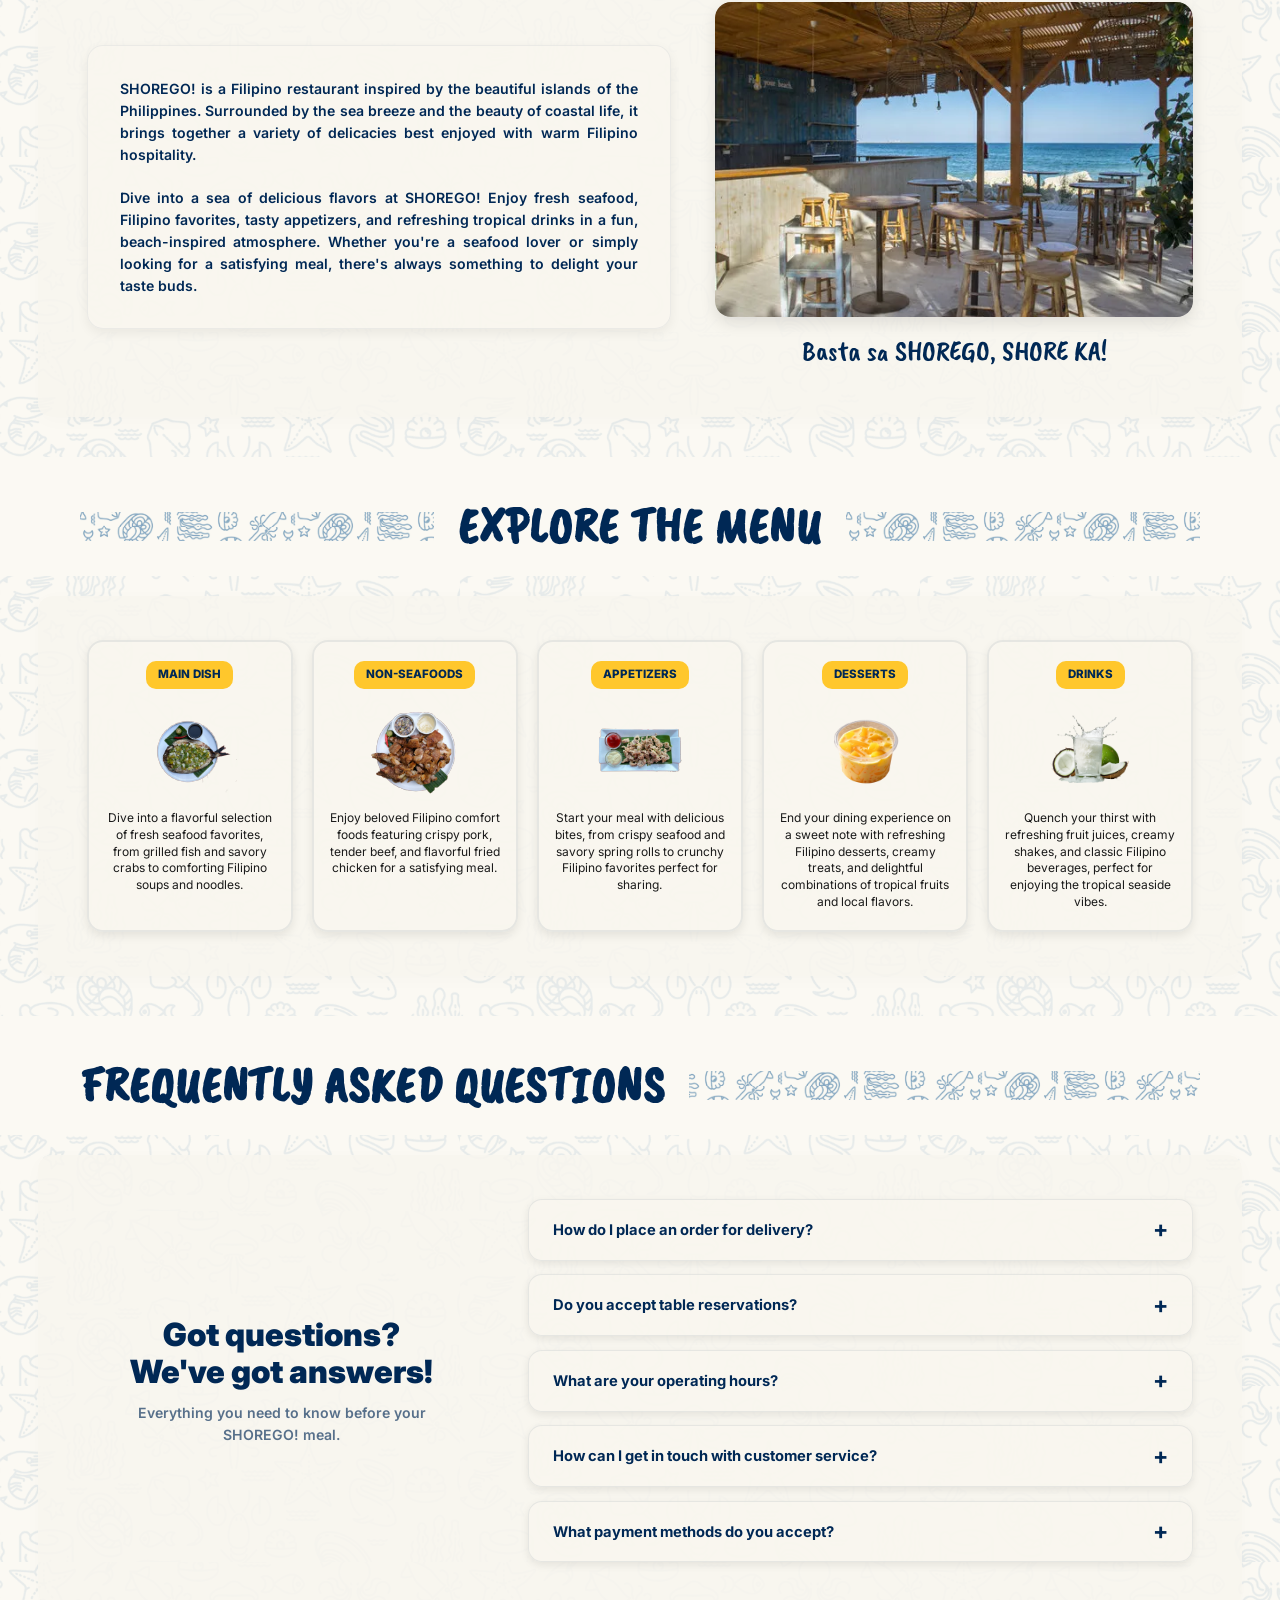
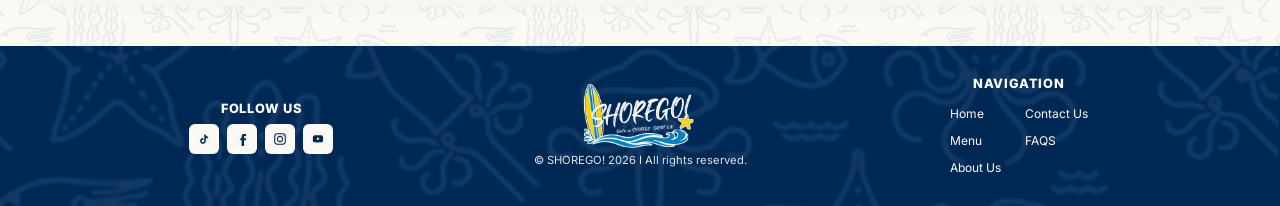
==== commit 7605a24b: "Final Version" ====
--- a/index.html
+++ b/index.html
@@ -5,11 +5,8 @@
   <meta name="viewport" content="width=device-width, initial-scale=1.0">
   <title>Shorego - Basta sa SHOREGO, SHORE KA!</title>
   
-  <!-- Home Stylesheet -->
   <link rel="stylesheet" href="css/style.css">
-  
-  <!-- Google Fonts: Inter (Body), Inria Serif (Headings), Caveat Brush (Display) -->
-  <link href="https://fonts.googleapis.com/css2?family=Inter:wght@400;500;700&family=Inria+Serif:wght@400;700&family=Caveat+Brush&display=swap" rel="stylesheet">
+  <link href="https://fonts.googleapis.com/css2?family=Inter:wght@400;500;600;700;900&family=Caveat+Brush&display=swap" rel="stylesheet">
 </head>
 <body>
 
@@ -21,7 +18,6 @@
       <img src="images/shorego_logo.svg" alt="Shorego Official Logo">
     </div>
 
-    <!-- Hidden Checkbox for CSS-Only Mobile Menu Toggle -->
     <input type="checkbox" id="nav-toggle" class="nav-toggle">
     <label for="nav-toggle" class="hamburger-icon" aria-label="Toggle navigation">
       <span></span>
@@ -29,32 +25,15 @@
       <span></span>
     </label>
 
-    <!-- Navigation Links -->
-<nav class="navbar">
+    <nav class="navbar">
       <ul class="nav-links">
-        <li><a href="#home">Home</a></li>
-        <li>
-          <select class="nav-dropdown" onchange="navigateMenu(this)">
-            <option value="" disabled selected hidden>Menu</option>
-            <option value="menu.html">All</option>
-            <option value="menu.html#main">Main Dishes</option>
-            <option value="menu.html#non-seafood">Non-Seafoods</option>
-            <option value="menu.html#appetizers">Appetizers</option>
-            <option value="menu.html#desserts">Desserts</option>
-            <option value="menu.html#drinks">Drinks</option>
-          </select>
-        </li>
-        <li><a href="#about">About Us</a></li>
-        <li><a href="#faqs">FAQs</a></li>
-        <li><a href="#contact">Contact Us</a></li>
-        <li class="mobile-login"><a href="order.html">Order Now</a></li>
+        <li><a href="#home">HOME</a></li>
+        <li><a href="menu.html">MENU</a></li>
+        <li><a href="#about">ABOUT US</a></li>
+        <li><a href="#contact">CONTACT US</a></li>
+        <li><a href="#faqs">FAQS</a></li>
       </ul>
     </nav>
-    
-    <!-- Desktop Search Icon -->
-    <a href="#search" class="desktop-search">
-      <img src="images/search_icon.svg" alt="Search" class="search-icon">
-    </a>
   </header>
 
   <main>
@@ -62,150 +41,229 @@
          1. HOME SECTION 
          ========================================== -->
     <section id="home" class="home-section">
-      <div class="home-content-left">
-        <img src="images/shorego_logo.svg" alt="SHOREGO! Basta sa SHOREGO, SHORE KA!" class="hero-logo">
-        <a href="menu.html" class="cta-btn">ORDER NOW</a>
+      <div class="hero-glass-panel">
+        <div class="home-content-left">
+          <img src="images/shorego_logo.svg" alt="SHOREGO! Basta sa SHOREGO, SHORE KA!" class="hero-logo">
+          <a href="menu.html" class="cta-btn">ORDER NOW</a>
+        </div>
       </div>
     </section>
 
     <!-- ==========================================
          2. SPECIALS / BEST SELLERS SECTION 
          ========================================== -->
-    <section id="specials" class="specials-section">
-      <div class="section-header-center">
-        <h2 class="specials-main-title">SHOREGO SPECIALS</h2>
+    <section id="specials" class="page-section">
+      <div class="title-area">
+        <h2 class="main-title">SHOREGO SPECIALS</h2>
         <h3 class="section-title">BEST SELLERS</h3>
       </div>
 
-      <!-- CSS Grid for 4-Column Layout -->
-      <div class="specials-grid">
-        <div class="special-card">
-          <img src="images/crab_marites.svg" alt="Crab Marites" class="card-img">
-          <div class="card-content">
-            <h3>CRAB MARITES</h3>
-            <p>Smothered in garlic and simmered white wine</p>
-            <div class="price-btn">Price: ₱ 2,580.00</div>
+      <div class="solid-bg-area">
+        <div class="container carousel-container">
+          <div id="specials-carousel" class="carousel-track">
+            
+            <a href="menu.html#crispy-marites" class="special-card" onmouseover="setActive(this)" onmouseout="removeActive(this)">
+              <img src="images/crispy_marites.svg" alt="Crispy Marites" class="card-img">
+              <div class="card-content">
+                <h3 class="cursive-card-title">Crispy Marites</h3>
+                <p>Crack open the scrumptious shell of Marites! Smothered in garlic and simmered in wine, this crab delight will tantalize your taste buds and leave you craving more.</p>
+                <div class="price-btn">₱ 2,580.00</div>
+              </div>
+            </a>
+
+            <a href="menu.html#crispy-pata" class="special-card" onmouseover="setActive(this)" onmouseout="removeActive(this)">
+              <img src="images/crispy_pata.svg" alt="Crispy Pata" class="card-img">
+              <div class="card-content">
+                <h3 class="cursive-card-title">Crispy Pata</h3>
+                <p>Bite into the crunchy, juicy Crispy Pata! Paired with homemade sinamak and savory pata sauce, this Filipino favorite will satisfy your cravings and delight your soul.</p>
+                <div class="price-btn">₱ 1,090.00</div>
+              </div>
+            </a>
+
+            <a href="menu.html#shrimp-pancakes" class="special-card" onmouseover="setActive(this)" onmouseout="removeActive(this)">
+              <img src="images/shrimp_pancakes.svg" alt="Shrimp Pancakes" class="card-img">
+              <div class="card-content">
+                <h3 class="cursive-card-title">Shrimp Pancakes</h3>
+                <p>Bite into the appetizing Shrimp Pancakes! Enjoy golden, crispy shrimp pancakes served with sweet chili sauce for the perfect balance of crunch and flavor.</p>
+                <div class="price-btn">₱ 450.00</div>
+              </div>
+            </a>
+
+            <a href="menu.html#shrimp-bam-i" class="special-card" onmouseover="setActive(this)" onmouseout="removeActive(this)">
+              <img src="images/shrimp_bam-i.svg" alt="Shrimp Bam-I" class="card-img">
+              <div class="card-content">
+                <h3 class="cursive-card-title">Shrimp Bam-I</h3>
+                <p>Swirl with the currents of Shrimp Bam-I! Dive into a flavorful Visayan stir-fried noodle dish loaded with succulent shrimp, bringing a wave of savory goodness to every bite.</p>
+                <div class="price-btn">₱ 400.00</div>
+              </div>
+            </a>   
+
+            <a href="menu.html#coconut-coffee-jelly" class="special-card" onmouseover="setActive(this)" onmouseout="removeActive(this)">
+              <img src="images/coconut_coffee_jelly.svg" alt="Coconut Coffee Jelly" class="card-img">
+              <div class="card-content">
+                <h3 class="cursive-card-title">Coconut Coffee Jelly</h3>
+                <p>Immerse yourself in the refreshing Coconut Coffee Jelly! Enjoy the rich taste of coffee jelly and the chewy goodness of nata de coco, swimming in chilled, sweet coconut milk.</p>
+                <div class="price-btn">₱ 115.00</div>
+              </div>
+            </a>  
+          
+            <a href="menu.html#buko-pandan" class="special-card" onmouseover="setActive(this)" onmouseout="removeActive(this)">
+              <img src="images/buko_pandan.svg" alt="Buko Pandan" class="card-img">
+              <div class="card-content">
+                <h3 class="cursive-card-title">Buko Pandan</h3>
+                <p>Taste the tropical goodness of Buko Pandan! A crowd-favorite dessert featuring tender young coconut strips and fragrant pandan-flavored gelatin, blended with rich cream and sweet condensed milk for a refreshing, creamy delight.</p>
+                <div class="price-btn">₱ 200.00</div>
+              </div>
+            </a>
+
           </div>
         </div>
-
-        <div class="special-card">
-          <img src="images/crispy_pata.svg" alt="Crispy Pata" class="card-img">
-          <div class="card-content">
-            <h3>CRISPY PATA</h3>
-            <p>Crispy Pata served with Homemade Sinamak and Pata Sauce</p>
-            <div class="price-btn">Price: ₱ 1,090.00</div>
+      </div>
+    </section>
+
+    <!-- ==========================================
+         3. ABOUT US SECTION 
+         ========================================== -->
+    <section id="about" class="page-section">
+      <div class="title-area">
+        <h2 class="main-title">SHOREGO!</h2>
+      </div>
+      
+      <div class="solid-bg-area">
+        <div class="container about-content">
+          <div class="about-text-wrapper">
+            <p class="about-desc">
+              SHOREGO! is a Filipino restaurant inspired by the beautiful islands of the Philippines. Surrounded by the sea breeze and the beauty of coastal life, it brings together a variety of delicacies best enjoyed with warm Filipino hospitality.<br><br>
+              Dive into a sea of delicious flavors at SHOREGO! Enjoy fresh seafood, Filipino favorites, tasty appetizers, and refreshing tropical drinks in a fun, beach-inspired atmosphere. Whether you're a seafood lover or simply looking for a satisfying meal, there's always something to delight your taste buds.
+            </p>
           </div>
-        </div>
-
-        <div class="special-card">
-          <img src="images/crispy_calamares.svg" alt="Crispy Calamares" class="card-img">
-          <div class="card-content">
-            <h3>CRISPY CALAMARES</h3>
-            <p>Classic Crispy Fried Calamares served with Traditional Garlic</p>
-            <div class="price-btn">Price: ₱ 360.00</div>
+          <div class="about-image-wrapper">
+            <img src="images/resto_pic_1.svg" alt="Shorego Restaurant View" class="about-img">
+            <p class="explore-desc-cursive text-center">Basta sa SHOREGO, SHORE KA!</p>
           </div>
         </div>
-
-        <div class="special-card">
-          <img src="images/sagot_gulaman.svg" alt="Sago't Gulaman" class="card-img">
-          <div class="card-content">
-            <h3>SAGO’T GULAMAN</h3>
-            <p>A classic Filipino refresher with brown sugar syrup, chewy sago, and grass jelly over crushed ice.</p>
-            <div class="price-btn">Price: ₱ 130.00</div>
-          </div>
-        </div>
-      </div>
-    </section>
-
-    <!-- ==========================================
-         3. ABOUT US SECTION 
-         ========================================== -->
-    <section id="about" class="about-section">
-      <div class="about-content">
-        <div class="about-text-wrapper">
-          <h2 class="cursive-title">OUR RESTAURANT</h2>
-          <p class="about-desc">
-            Dive into delicious flavors at SHOREGO! Enjoy fresh seafood, Filipino favorites, tasty appetizers, and refreshing tropical drinks in a fun, beach-inspired atmosphere. Seafood lover or not, there’s always something to satisfy your cravings. Basta sa SHOREGO, SHORE KA!
-          </p>
-        </div>
-        <div class="about-image-wrapper">
-           <img src="images/resto_pic_1.svg" alt="Shorego Restaurant View" class="about-img">
-        </div>
       </div>
     </section>
 
     <!-- ==========================================
          4. EXPLORE MENU SECTION 
          ========================================== -->
-    <section id="explore-menu" class="explore-menu-section">
-      <div class="explore-header">
-        <h2 class="cursive-title explore-title">Explore Our Menu</h2>
-        <p class="explore-desc">From fresh catches to tropical treats, enjoy our signature dishes.</p>
-      </div>
-
-      <div class="menu-categories-container">
-        <!-- Category Links to menu.html anchors -->
-        <a href="menu.html#main" class="menu-category">
-          <div class="category-icon-wrapper">
-            <img src="images/main_dish.svg" alt="Seafood Icon" class="category-icon">
-          </div>
-          <h4 class="category-name">Main Dishes</h4>
-        </a>
-
-        <a href="menu.html#non-seafood" class="menu-category">
-          <div class="category-icon-wrapper">
-            <img src="images/non_seafood.svg" alt="Non-Seafood Icon" class="category-icon">
-          </div>
-          <h4 class="category-name">Non-Seafood</h4>
-        </a>
-
-        <a href="menu.html#appetizers" class="menu-category">
-          <div class="category-icon-wrapper">
-            <img src="images/appetizers.svg" alt="Appetizers Icon" class="category-icon">
-          </div>
-          <h4 class="category-name">Appetizers</h4>
-        </a>
-
-        <a href="menu.html#desserts" class="menu-category">
-          <div class="category-icon-wrapper">
-            <img src="images/desserts.svg" alt="Desserts Icon" class="category-icon">
-          </div>
-          <h4 class="category-name">Desserts</h4>
-        </a>
-
-        <a href="menu.html#drinks" class="menu-category">
-          <div class="category-icon-wrapper">
-            <img src="images/drinks.svg" alt="Drinks Icon" class="category-icon">
-          </div>
-          <h4 class="category-name">Drinks</h4>
-        </a>
+    <section id="explore-menu" class="page-section">
+      <div class="title-area">
+        <h2 class="main-title">EXPLORE THE MENU</h2>
+      </div>
+
+      <div class="solid-bg-area">
+        <div class="container menu-categories-container">
+          <a href="menu.html#main" class="menu-category" onmouseover="setActive(this)" onmouseout="removeActive(this)">
+            <div class="category-badge">MAIN DISH</div>
+            <div class="category-icon-wrapper">
+              <img src="images/main_dish.svg" alt="Main Dish Icon" class="category-icon">
+            </div>
+            <p class="category-text">Dive into a flavorful selection of fresh seafood favorites, from grilled fish and savory crabs to comforting Filipino soups and noodles.</p>
+          </a>
+
+          <a href="menu.html#non-seafood" class="menu-category" onmouseover="setActive(this)" onmouseout="removeActive(this)">
+            <div class="category-badge">NON-SEAFOODS</div>
+            <div class="category-icon-wrapper">
+              <img src="images/non_seafood.svg" alt="Non-Seafood Icon" class="category-icon">
+            </div>
+            <p class="category-text">Enjoy beloved Filipino comfort foods featuring crispy pork, tender beef, and flavorful fried chicken for a satisfying meal.</p>
+          </a>
+
+          <a href="menu.html#appetizers" class="menu-category" onmouseover="setActive(this)" onmouseout="removeActive(this)">
+            <div class="category-badge">APPETIZERS</div>
+            <div class="category-icon-wrapper">
+              <img src="images/appetizers.svg" alt="Appetizers Icon" class="category-icon">
+            </div>
+            <p class="category-text">Start your meal with delicious bites, from crispy seafood and savory spring rolls to crunchy Filipino favorites perfect for sharing.</p>
+          </a>
+
+          <a href="menu.html#desserts" class="menu-category" onmouseover="setActive(this)" onmouseout="removeActive(this)">
+            <div class="category-badge">DESSERTS</div>
+            <div class="category-icon-wrapper">
+              <img src="images/desserts.svg" alt="Desserts Icon" class="category-icon">
+            </div>
+            <p class="category-text">End your dining experience on a sweet note with refreshing Filipino desserts, creamy treats, and delightful combinations of tropical fruits and local flavors.</p>
+          </a>
+
+          <a href="menu.html#drinks" class="menu-category" onmouseover="setActive(this)" onmouseout="removeActive(this)">
+            <div class="category-badge">DRINKS</div>
+            <div class="category-icon-wrapper">
+              <img src="images/drinks.svg" alt="Drinks Icon" class="category-icon">
+            </div>
+            <p class="category-text">Quench your thirst with refreshing fruit juices, creamy shakes, and classic Filipino beverages, perfect for enjoying the tropical seaside vibes.</p>
+          </a>
+        </div>
+      </div>
     </section>
 
     <!-- ==========================================
          5. FAQS SECTION 
          ========================================== -->
-    <section id="faqs" class="faqs-section">
-      <div class="faqs-container">
-        <div class="faqs-left">
-          <h2 class="cursive-title title-stacked">FREQUENTLY<br>ASKED<br>QUESTIONS</h2>
-          <h3 class="faqs-subtitle">Got questions? We've got answers!</h3>
-          <p class="faqs-desc">Everything you need to know before your SHOREGO! meal.</p>
-        </div>        
-        <div class="faqs-right">
-          <div class="faq-item">
-            <h3>How do I place an order for delivery?</h3>
-          </div>
-          <div class="faq-item">
-            <h3>Do you accept table reservations?</h3>
-          </div>
-          <div class="faq-item">
-            <h3>What are your operating hours?</h3>
-          </div>
-          <div class="faq-item">
-            <h3>How can I get in touch with customer service?</h3>
-          </div>
-          <div class="faq-item">
-            <h3>What payment methods do you accept?</h3>
+    <section id="faqs" class="page-section">
+      <div class="title-area">
+        <h2 class="main-title">FREQUENTLY ASKED QUESTIONS</h2>
+      </div>
+      
+      <div class="solid-bg-area">
+        <div class="container faqs-container">
+          <div class="faqs-left">
+            <h3 class="faqs-subtitle">Got questions?<br>We've got answers!</h3>
+            <p class="faqs-desc">Everything you need to know before your SHOREGO! meal.</p>
+          </div>        
+          <div class="faqs-right">
+            
+            <div class="faq-item" onclick="toggleFAQ(this)">
+              <div class="faq-question">
+                <h3>How do I place an order for delivery?</h3>
+                <span class="faq-icon">+</span>
+              </div>
+              <div class="faq-answer">
+                <p>You can order directly through our website by clicking "ORDER NOW", or find us on GrabFood and Foodpanda.</p>
+              </div>
+            </div>
+            
+            <div class="faq-item" onclick="toggleFAQ(this)">
+              <div class="faq-question">
+                <h3>Do you accept table reservations?</h3>
+                <span class="faq-icon">+</span>
+              </div>
+              <div class="faq-answer">
+                <p>Yes! Please call our hotline at least 24 hours in advance to secure a table for your group.</p>
+              </div>
+            </div>
+            
+            <div class="faq-item" onclick="toggleFAQ(this)">
+              <div class="faq-question">
+                <h3>What are your operating hours?</h3>
+                <span class="faq-icon">+</span>
+              </div>
+              <div class="faq-answer">
+                <p>We are open daily from 10:00 AM to 10:00 PM, ready to serve you fresh seaside flavors.</p>
+              </div>
+            </div>
+            
+            <div class="faq-item" onclick="toggleFAQ(this)">
+              <div class="faq-question">
+                <h3>How can I get in touch with customer service?</h3>
+                <span class="faq-icon">+</span>
+              </div>
+              <div class="faq-answer">
+                <p>You can reach us via our official Facebook page or call our hotline at (02) 123-4567.</p>
+              </div>
+            </div>
+            
+            <div class="faq-item" onclick="toggleFAQ(this)">
+              <div class="faq-question">
+                <h3>What payment methods do you accept?</h3>
+                <span class="faq-icon">+</span>
+              </div>
+              <div class="faq-answer">
+                <p>We accept Cash, GCash, Maya, and all major Credit and Debit cards.</p>
+              </div>
+            </div>
+            
           </div>
         </div>
       </div>
@@ -216,23 +274,39 @@
        6. FOOTER SECTION 
        ========================================== -->
   <footer id="contact" class="main-footer">
-    <div class="footer-links-overlay">
-      <h4 class="footer-heading">NAVIGATION SHORTCUTS</h4>
-      <div class="links-grid">
-        <ul>
-          <li><a href="#home">Home</a></li>
-          <li><a href="menu.html">Menu</a></li>
-          <li><a href="#about">About Us</a></li>
-        </ul>
-        <ul>
-          <li><a href="#contact">Contact Us</a></li>
-          <li><a href="#faqs">FAQS</a></li>
-        </ul>
+    <div class="container footer-columns">
+      <div class="footer-social">
+        <h4>FOLLOW US</h4>
+        <div class="social-icons">
+          <div class="social-icon"><img src="images/tiktok.svg" alt="TikTok"></div>
+          <div class="social-icon"><img src="images/fb.svg" alt="Facebook"></div>
+          <div class="social-icon"><img src="images/ig.svg" alt="Instagram"></div>
+          <div class="social-icon"><img src="images/yt.svg" alt="YouTube"></div>
+        </div>
+      </div>
+      
+      <div class="footer-logo">
+        <img src="images/shorego_logo_2.svg" alt="Shorego Logo">
+        <p>© SHOREGO! 2026 I All rights reserved.</p>
+      </div>
+      
+      <div class="footer-nav">
+        <h4>NAVIGATION</h4>
+        <div class="links-grid">
+          <ul>
+            <li><a href="#home">Home</a></li>
+            <li><a href="menu.html">Menu</a></li>
+            <li><a href="#about">About Us</a></li>
+          </ul>
+          <ul>
+            <li><a href="#contact">Contact Us</a></li>
+            <li><a href="#faqs">FAQS</a></li>
+          </ul>
+        </div>
       </div>
     </div>
   </footer>
 
   <script src="script.js"></script>
-
 </body>
 </html>
--- a/css/style.css
+++ b/css/style.css
@@ -2,806 +2,821 @@
    DESIGN TOKENS & COLOR PALETTE
    ========================================================================== */
 :root {
-  --primary-bg: #ffffff;
-  --panel-bg: rgba(255, 255, 255, 0.95);
+  --primary-bg: #FBF9F3;          
   --accent-navy: #002855;
   --accent-yellow: #FFC72C;
-  --card-bg: #F9F6EF;
-  --faq-bg: #FBF9F3;
+  --card-bg: rgba(249, 246, 239, 0.78); 
   --text-primary: #002855;
-  --text-secondary: #64748B;
+  --text-black: #1a1a1a;
   --text-white: #ffffff;
   
   --font-main: 'Inter', sans-serif;
-  --font-serif: 'Inria Serif', serif;
   --font-cursive: 'Caveat Brush', cursive;
-}
-
-/* ==========================================================================
-   CSS RESET & BASE TYPOGRAPHY
-   ========================================================================== */
-*,
-*::before,
-*::after {
-  margin: 0;
-  padding: 0;
-  box-sizing: border-box;
-}
-
-html {
-  scroll-behavior: smooth;
+
+  --container-max: 1120px;
+  --section-pad-y: clamp(1.75rem, 3.5vw, 2.75rem);
+  --title-pad-top: clamp(1.75rem, 3.5vw, 2.75rem);
+  --title-pad-bottom: clamp(1rem, 2vw, 1.5rem);
+  --card-gap: clamp(1rem, 1.8vw, 1.5rem);
+}
+
+*, *::before, *::after { 
+  margin: 0; 
+  padding: 0; 
+  box-sizing: border-box; 
+}
+
+html { 
+  scroll-behavior: smooth; 
+  font-size: 16px;
 }
 
 body {
   background-color: var(--primary-bg);
+  background-image: url('../images/pattern_doodles.svg');
+  background-size: 460px auto;
+  background-repeat: repeat;
   color: var(--text-primary);
   font-family: var(--font-main);
-  line-height: 1.6;
+  line-height: 1.5;
   overflow-x: hidden;
-  max-width: 100vw;
-}
-
-h1, h2, h3, h4 {
-  font-weight: 700;
-}
-
-img {
-  display: block;
-  max-width: 100%;
-  height: auto;
-}
-
-/* ==========================================================================
-   SHARED BACKGROUND LOGIC 
-   ========================================================================== */
-#home, #about, #menu, #faqs, #explore-menu {
+}
+
+img { 
+  display: block; 
+  max-width: 100%; 
+  height: auto; 
+}
+
+.text-center { 
+  text-align: center; 
+}
+
+.container { 
+  width: min(92%, var(--container-max)); 
+  margin: 0 auto; 
+}
+
+/* ==========================================================================
+   TWO-LAYER BACKGROUND & DOODLE RIBBON SYSTEM
+   ========================================================================== */
+.page-section {
+  width: 100%;
   position: relative;
-  overflow: hidden;
-  z-index: 1;
-}
-
-#home::before, 
-#about::before, 
-#faqs::before,
-#explore-menu::before {
+}
+
+.title-area {
+  width: 100%;
+  background-color: var(--primary-bg);
+  padding: var(--title-pad-top) max(4%, calc((100% - var(--container-max)) / 2)) var(--title-pad-bottom);
+  text-align: center;
+}
+
+.main-title {
+  font-family: var(--font-cursive);
+  font-size: clamp(2rem, 3.8vw, 3.25rem); 
+  color: var(--accent-navy);
+  line-height: 1.05;
+  letter-spacing: 0.02em;
+  display: flex;
+  align-items: center;
+  justify-content: center;
+  gap: clamp(0.75rem, 2vw, 1.5rem);
+  width: 100%;
+}
+
+.main-title::before,
+.main-title::after {
   content: "";
-  position: absolute;
-  inset: 0;
-  background-size: cover;
+  flex: 1;
+  height: clamp(26px, 3vw, 38px);
+  background-image: url('../images/ribbon.svg');
+  background-size: 200px auto;
+  background-repeat: repeat-x;
   background-position: center;
-  background-repeat: no-repeat;
-  z-index: -1;
-  pointer-events: none;
-  opacity: 0.4;
-}
-
-/* Specific Section Background Images */
-#home::before  { background-image: url('../images/landing_image.svg'); opacity: 1; }
-#about::before { background-image: url('../images/resto_pic_2.svg'); opacity: 0.4; }
-#explore-menu::before { background-image: url('../images/explore.svg'); }
-#faqs::before { 
-  background-image: url('../images/faqs_bg.svg'); 
-  background-position: bottom center; 
-  background-size: 100% auto; 
-  opacity: 1; 
-}
-
-/* ==========================================================================
-   HEADER & NAVIGATION 
+  opacity: 0.9;
+}
+
+#about .title-area,
+#faqs .title-area {
+  text-align: left;
+}
+
+#about .main-title,
+#faqs .main-title {
+  justify-content: flex-start;
+}
+
+#about .main-title::before,
+#faqs .main-title::before {
+  display: none;
+}
+
+.section-title {
+  font-size: clamp(0.95rem, 1.5vw, 1.35rem); 
+  font-weight: 800;
+  color: var(--accent-navy);
+  margin-top: 0.35rem;
+  text-transform: uppercase;
+  letter-spacing: 0.05em;
+}
+
+.solid-bg-area {
+  background-color: rgba(249, 246, 239, 0.86);
+  width: min(94%, 1220px);
+  margin: 1.25rem auto 2.5rem auto;
+  border-radius: 14px;
+  padding: var(--section-pad-y) 0;
+  box-shadow: 0 4px 20px rgba(0, 0, 0, 0.02);
+}
+
+/* ==========================================================================
+   HEADER & NAVIGATION
    ========================================================================== */
 .main-header {
   position: sticky;
   top: 0;
-  z-index: 100;
-  height: 90px;
+  z-index: 1000;
+  height: clamp(60px, 6vw, 74px);
   display: flex;
   justify-content: space-between;
   align-items: center;
-  padding: 1rem 4rem;
-  background: var(--panel-bg);
-  box-shadow: 0 4px 6px rgba(0,0,0,0.05);
-  backdrop-filter: blur(10px);
-}
-
-.main-header .logo img {
-  height: 60px;
+  padding: 0 clamp(1.25rem, 5vw, 4rem);
+  background: var(--primary-bg);
+  box-shadow: 0 2px 10px rgba(0, 0, 0, 0.06);
+}
+
+.main-header .logo img { 
+  height: clamp(36px, 4vw, 48px); 
   width: auto;
-  object-fit: contain;
-}
-
-.navbar {
-  margin-left: auto; 
-  margin-right: 3rem; 
 }
 
 .nav-links {
   list-style: none;
   display: flex;
   align-items: center;
-  gap: 3rem;
+  gap: clamp(1.25rem, 2.5vw, 2.5rem);
 }
 
 .nav-links a {
   text-decoration: none;
   color: var(--accent-navy);
   font-family: var(--font-main);
-  font-size: 1.1rem;
+  font-size: clamp(0.8rem, 1vw, 0.95rem);
   font-weight: 700;
-  transition: color 0.3s ease;
-}
-
-.nav-links a:hover {
-  color: var(--accent-yellow);
-}
-
-.nav-dropdown {
-  background: transparent;
-  border: none;
-  font-family: var(--font-main);
-  font-size: 1.1rem;
-  font-weight: 700;
-  color: var(--accent-navy);
+  letter-spacing: 0.03em;
+  transition: color 0.2s ease;
   cursor: pointer;
-  outline: none;
-  padding: 0;
-  transition: color 0.3s ease;
-}
-
-.nav-dropdown:hover {
-  color: var(--accent-yellow);
-}
-
-.nav-dropdown option {
-  color: var(--accent-navy);
-  background: var(--primary-bg);
-  font-weight: 500;
-  font-size: 1rem;
-}
-
-.desktop-search {
-  display: flex;
-  align-items: center;
+}
+
+.nav-links a:hover { 
+  color: var(--accent-yellow); 
+}
+
+.nav-toggle, 
+.hamburger-icon { 
+  display: none; 
+}
+
+/* ==========================================================================
+   1. HOME SECTION
+   ========================================================================== */
+#home.home-section {
+  display: flex;
+  justify-content: flex-start;
+  align-items: center;
+  padding: clamp(2rem, 5vw, 4rem) clamp(1.25rem, 6vw, 5rem); 
+  min-height: clamp(380px, 68vh, 620px);
+  background-image: url('../images/landing_image.svg');
+  background-size: cover;
+  background-position: center;
+}
+
+.hero-glass-panel {
+  width: 100%;
+  max-width: clamp(300px, 44vw, 520px);
+  background: rgba(249, 246, 239, 0.45);
+  box-shadow: 0 8px 32px rgba(0, 0, 0, 0.12);
+  border-radius: 18px;
+  padding: clamp(1.5rem, 3vw, 2.5rem);
+  display: flex;
   justify-content: center;
-  transition: transform 0.2s ease;
-}
-
-.desktop-search:hover {
-  transform: scale(1.1);
-}
-
-.search-icon {
-  width: 28px;
-  height: 28px;
-  object-fit: contain;
-}
-
-/* Fallback button styling (used in mobile menu) */
-.login-btn {
-  display: inline-flex;
-  justify-content: center;
-  align-items: center;
-  padding: 0.8rem 2rem;
-  background: var(--accent-yellow);
-  color: var(--accent-navy);
-  font-family: var(--font-serif);
-  font-size: 1.2rem;
-  font-weight: 700;
-  text-decoration: none;
-  border-radius: 50px;
-  transition: transform 0.2s ease, filter 0.2s ease;
-}
-
-.login-btn:hover {
-  transform: translateY(-2px);
-  filter: brightness(1.05);
-}
-
-/* Hamburger Icon styling (hidden on desktop) */
-.nav-toggle,
-.mobile-login,
-.hamburger-icon {
-  display: none;
-}
-
-.hamburger-icon {
-  cursor: pointer;
+  backdrop-filter: blur(8px);
+  -webkit-backdrop-filter: blur(8px);
+}
+
+.home-content-left {
+  display: flex;
   flex-direction: column;
-  gap: 5px;
-  z-index: 101;
-}
-
-.hamburger-icon span {
-  width: 28px;
-  height: 3px;
-  background-color: var(--accent-navy);
-  border-radius: 2px;
-  transition: transform 0.3s ease, opacity 0.3s ease;
-}
-
-/* ==========================================================================
-   1. HOME SECTION
-   ========================================================================== */
-#home.home-section {
-  display: flex;
-  justify-content: flex-start;
-  align-items: center;
-  padding: 6rem 3rem 6rem 5%; 
-  min-height: calc(100vh - 90px);
-}
-
-.home-content-left {
-  display: flex;
-  flex-direction: column;
-  align-items: flex-start;
-  gap: 2rem;
-
-  margin-top: -5rem;
+  align-items: flex-start; 
+  gap: clamp(1.5rem, 3vw, 2rem);
+  width: 100%;
 }
 
 .hero-logo {
-  max-width: 550px;
   width: 100%;
+  max-width: clamp(220px, 32vw, 420px);
 }
 
 .cta-btn {
   background: var(--accent-yellow);
   color: var(--accent-navy);
-  font-family: var(--font-serif);
-  font-size: 2rem;
-  font-weight: 700;
-  padding: 1rem 3.5rem;
+  font-size: clamp(0.95rem, 1.3vw, 1.25rem);
+  font-weight: 800;
+  padding: clamp(0.55rem, 1vw, 0.75rem) clamp(1.5rem, 2.5vw, 2.25rem);
   border-radius: 50px;
   text-decoration: none;
-  box-shadow: 0 6px 16px rgba(0, 0, 0, 0.15);
-  transition: transform 0.2s ease, filter 0.2s ease;
-
-  margin-left: 2rem;
-}
-
-.cta-btn:hover {
-  transform: translateY(-3px);
-  filter: brightness(1.05);
+  box-shadow: 0 4px 10px rgba(0, 0, 0, 0.15);
+  transition: transform 0.2s ease, box-shadow 0.2s ease;
+}
+
+.cta-btn:hover { 
+  transform: translateY(-2px); 
+  box-shadow: 0 6px 14px rgba(0, 0, 0, 0.2);
 }
 
 /* ==========================================================================
    2. SPECIALS / BEST SELLERS SECTION
    ========================================================================== */
-.specials-section {
-  padding: 5rem 4rem;
-  background: #ffffff;
-}
-
-.section-header-center {
-  display: flex;
-  flex-direction: column;
-  align-items: center;
-  text-align: center;
-  margin-bottom: 4rem;
-}
-
-.specials-main-title {
-  font-family: var(--font-cursive);
-  font-size: 5rem;
-  color: var(--accent-navy);
-  line-height: 1;
-  margin-bottom: 0.5rem;
-}
-
-.section-title {
-  font-family: var(--font-main);
-  font-size: 2.5rem;
-  color: var(--accent-navy);
-  text-transform: uppercase;
-}
-
-.specials-grid {
-  display: grid;
-  grid-template-columns: repeat(4, 1fr);
-  gap: 2rem;
-  max-width: 1500px;
-  margin: 0 auto;
+.carousel-container {
+  position: relative;
+  padding: 0.5rem 0; 
+}
+
+.carousel-track {
+  display: flex;
+  gap: var(--card-gap);
+  overflow-x: auto;
+  scroll-snap-type: x mandatory; 
+  scroll-behavior: smooth;
+  padding: 0.5rem 0.25rem;
+  -ms-overflow-style: none;  
+  scrollbar-width: none;  
+}
+
+.carousel-track::-webkit-scrollbar {
+  display: none;
 }
 
 .special-card {
+  flex: 0 0 calc((100% - (3 * var(--card-gap))) / 4);
+  min-width: 210px;
+  scroll-snap-align: start;
   background: var(--card-bg);
   border-radius: 16px;
-  box-shadow: 0px 4px 8px rgba(0, 0, 0, 0.15);
-  overflow: hidden;
+  padding: clamp(1rem, 1.5vw, 1.25rem);
   display: flex;
   flex-direction: column;
-  transition: transform 0.25s ease;
-
-  border: 3px solid transparent; 
-  transition: transform 0.25s ease, border-color 0.2s ease;
-}
-
-.special-card:hover {
-  transform: translateY(-5px);
-}
-
-.special-card.active-border {
-  border-color: var(--accent-yellow);
-}
+  align-items: center;
+  text-align: center;
+  box-shadow: 0 4px 10px rgba(0, 0, 0, 0.08);
+  border: 2px solid rgba(0, 40, 85, 0.08); 
+  transition: transform 0.25s ease, border-color 0.2s ease, box-shadow 0.25s ease;
+  text-decoration: none; 
+  color: var(--text-primary);
+}
+
+.active-border {
+  border-color: var(--accent-yellow) !important;
+  transform: translateY(-4px);
+  box-shadow: 0 8px 18px rgba(0, 0, 0, 0.12);
+}
+
 .card-img {
   width: 100%;
-  height: 220px;
-  object-fit: cover;
+  max-width: 190px;
+  height: clamp(115px, 12vw, 145px);
+  object-fit: contain; 
+  border-radius: 12px;
+  margin-bottom: 0.75rem;
 }
 
 .card-content {
-  padding: 1.5rem;
   display: flex;
   flex-direction: column;
-  align-items: center;
-  text-align: center;
   flex-grow: 1;
-}
-
-.card-content h3 {
-  font-size: 1.6rem;
+  width: 100%;
+}
+
+.cursive-card-title {
+  font-family: var(--font-cursive);
+  font-size: clamp(1.35rem, 1.8vw, 1.75rem); 
   color: var(--accent-navy);
   margin-bottom: 0.5rem;
+  line-height: 1.15;
 }
 
 .card-content p {
-  font-size: 1.1rem;
-  color: var(--text-secondary);
-  font-weight: 500;
-  margin-bottom: 1.5rem;
+  font-size: clamp(0.75rem, 0.9vw, 0.82rem); 
+  color: var(--text-black);
+  margin-bottom: 1rem;
   flex-grow: 1;
+  line-height: 1.4;
 }
 
 .price-btn {
   background: var(--accent-yellow);
   color: var(--accent-navy);
-  font-size: 1.1rem;
-  font-weight: 700;
-  padding: 0.5rem 1.5rem;
+  font-size: clamp(0.8rem, 1vw, 0.9rem); 
+  font-weight: 800;
+  padding: 0.4rem 1rem;
   border-radius: 20px;
-  width: max-content;
+  width: fit-content;
+  min-width: 115px;
+  margin: auto auto 0 auto;
 }
 
 /* ==========================================================================
    3. ABOUT SECTION
    ========================================================================== */
-.about-section {
-  padding: 6rem 4rem;
-}
-
 .about-content {
-  display: flex;
-  align-items: center;
-  justify-content: space-between;
-  gap: 4rem;
-  max-width: 1400px;
-  margin: 0 auto;
-}
-
-.about-text-wrapper {
-  flex: 1;
-  max-width: 650px;
-}
-
-.cursive-title {
+  display: grid;
+  grid-template-columns: 1.1fr 0.9fr;
+  align-items: center;
+  gap: clamp(1.5rem, 3.5vw, 3rem);
+}
+
+.about-text-wrapper { 
+  background: var(--card-bg);
+  padding: clamp(1.25rem, 2.5vw, 2.25rem);
+  border-radius: 16px;
+  box-shadow: 0 4px 12px rgba(0, 0, 0, 0.06);
+  border: 1px solid rgba(0, 40, 85, 0.06);
+}
+
+.about-desc {
+  font-size: clamp(0.88rem, 1.1vw, 1.05rem); 
+  font-weight: 600;
+  color: var(--accent-navy);
+  text-align: justify;
+  line-height: 1.55;
+}
+
+.about-image-wrapper { 
+  display: flex; 
+  flex-direction: column; 
+  align-items: center; 
+}
+
+.about-img { 
+  width: 100%; 
+  max-width: 480px; 
+  border-radius: 16px; 
+  box-shadow: 0 6px 16px rgba(0, 0, 0, 0.1);
+}
+
+.explore-desc-cursive {
   font-family: var(--font-cursive);
-  font-size: 5.5rem;
-  font-weight: 400;
-  color: var(--accent-navy);
-  line-height: 1;
-  margin-bottom: 1.5rem;
-}
-
-.about-desc {
-  font-family: var(--font-serif);
-  font-size: 1.6rem;
-  font-weight: 700;
-  color: var(--accent-navy);
-  margin-bottom: 2.5rem;
-}
-
-.about-image-wrapper {
-  flex: 1;
-}
-
-.about-img {
-  width: 100%;
-  border-radius: 20px;
-  box-shadow: 0 10px 20px rgba(0,0,0,0.1);
+  font-size: clamp(1.4rem, 2.2vw, 2rem); 
+  color: var(--accent-navy);
+  margin-top: 0.85rem;
 }
 
 /* ==========================================================================
    4. EXPLORE MENU SECTION
    ========================================================================== */
-.explore-menu-section {
-  padding: 6rem 4rem;
-  text-align: center;
-  position: relative;
-  z-index: 1;
-}
-
-.explore-header {
-  margin-bottom: 4rem;
-}
-
-.explore-title {
-  display: flex;
-  justify-content: center;
-  align-items: center;
-  gap: 1.5rem;
-  margin-bottom: 1rem;
-}
-
-.explore-desc {
-  font-family: var(--font-main);
-  font-size: 1.4rem;
-  font-weight: 500;
-  color: var(--accent-navy);
-}
-
 .menu-categories-container {
-  display: flex;
-  justify-content: center;
-  align-items: stretch; 
-  gap: 2rem; 
-  max-width: 1200px;
-  margin: 0 auto;
-  flex-wrap: wrap;
+  display: grid;
+  grid-template-columns: repeat(5, minmax(0, 1fr)); 
+  gap: clamp(0.85rem, 1.5vw, 1.25rem); 
+  align-items: stretch;
 }
 
 .menu-category {
   background: var(--card-bg); 
   border-radius: 16px; 
-  box-shadow: 0px 4px 8px rgba(0, 0, 0, 0.15); 
   display: flex;
   flex-direction: column;
   align-items: center;
+  padding: clamp(1rem, 1.5vw, 1.25rem) clamp(0.75rem, 1.2vw, 1rem); 
   text-decoration: none;
-  transition: transform 0.2s ease;
-
-  border: 3px solid transparent; 
-  transition: transform 0.2s ease, border-color 0.2s ease;
-
+  box-shadow: 0 4px 10px rgba(0, 0, 0, 0.08);
+  width: 100%;
+  border: 2px solid rgba(0, 40, 85, 0.08); 
+  transition: transform 0.25s ease, border-color 0.2s ease, box-shadow 0.25s ease;
+  height: 100%;
+}
+
+.category-badge {
+  background: var(--accent-yellow);
+  color: var(--accent-navy);
+  font-size: clamp(0.7rem, 0.9vw, 0.85rem); 
+  font-weight: 800;
+  padding: 0.35rem 0.75rem; 
+  border-radius: 10px;
+  text-align: center;
+  margin-bottom: 0.85rem;
+  white-space: nowrap;
+}
+
+.category-icon-wrapper {
+  height: clamp(70px, 8vw, 95px);
+  margin-bottom: 0.75rem;
+  display: flex;
+  align-items: center;
+  justify-content: center;
+}
+
+.category-icon { 
+  max-height: 100%; 
+  width: auto;
+  border-radius: 8px; 
+}
+
+.category-text {
+  font-size: clamp(0.75rem, 0.88vw, 0.84rem); 
+  color: var(--text-black);
+  text-align: center;
+  line-height: 1.4;
+}
+
+/* ==========================================================================
+   5. FAQS SECTION
+   ========================================================================== */
+.faqs-container {
+  display: grid;
+  grid-template-columns: 0.85fr 1.45fr;
+  align-items: center;
+  gap: clamp(1.5rem, 4vw, 3.5rem);
+}
+
+.faqs-left { 
+  text-align: center;
+  padding: 1rem;
+}
+
+.faqs-subtitle {
+  font-size: clamp(1.5rem, 2.5vw, 2.25rem); 
+  font-weight: 900;
+  color: var(--accent-navy);
+  line-height: 1.15;
+  margin-bottom: 0.75rem;
+}
+
+.faqs-desc {
+  font-size: clamp(0.85rem, 1.1vw, 1rem); 
+  font-weight: 600;
+  color: rgba(0, 40, 85, 0.65);
+  max-width: 320px;
+  margin: 0 auto;
+}
+
+.faqs-right {
+  display: flex;
+  flex-direction: column;
+  gap: 0.85rem;
+}
+
+.faq-item {
+  background: var(--card-bg);
+  border-radius: 14px;
+  display: flex;
+  flex-direction: column;
+  cursor: pointer;
+  box-shadow: 0 3px 8px rgba(0, 0, 0, 0.08);
+  border: 1px solid rgba(0, 40, 85, 0.08);
+  transition: border-color 0.3s ease;
+  overflow: hidden;
+}
+
+.faq-item:hover,
+.faq-item.active {
+  border-color: var(--accent-yellow);
+}
+
+.faq-question {
+  display: flex;
+  justify-content: space-between;
+  align-items: center;
+  padding: clamp(0.85rem, 1.5vw, 1.15rem) clamp(1.15rem, 2vw, 1.5rem);
+  gap: 1rem;
+}
+
+.faq-question h3 {
+  font-size: clamp(0.88rem, 1.15vw, 1.05rem); 
+  font-weight: 700;
+  color: var(--accent-navy);
+  text-align: left;
+}
+
+.faq-icon {
+  font-size: clamp(1.25rem, 1.8vw, 1.6rem);
+  font-weight: 700;
+  color: var(--accent-navy);
+  line-height: 1;
+  flex-shrink: 0;
+  transition: transform 0.3s ease;
+}
+
+.faq-answer {
+  max-height: 0;
+  opacity: 0;
+  padding: 0 clamp(1.15rem, 2vw, 1.5rem);
+  transition: max-height 0.3s ease, opacity 0.3s ease, padding 0.3s ease;
+}
+
+.faq-answer p {
+  font-size: clamp(0.8rem, 1vw, 0.95rem);
+  color: var(--text-primary);
+  opacity: 0.8;
+  padding-bottom: 1.15rem;
+  line-height: 1.5;
+}
+
+.faq-item.active .faq-answer {
+  max-height: 200px;
+  opacity: 1;
+}
+
+.faq-item.active .faq-icon {
+  transform: rotate(45deg); 
+}
+
+/* ==========================================================================
+   6. FOOTER SECTION 
+   ========================================================================== */
+.main-footer {
+  background-color: var(--accent-navy);
+  background-image: url('../images/footer_design.svg'); 
+  background-size: cover; 
+  background-position: center;
+  color: var(--text-white);
+  padding: 1.75rem 0;
+}
+
+.footer-columns {
+  display: flex;
+  justify-content: space-between;
+  align-items: center;
+  gap: 1rem;
+}
+
+.footer-social, 
+.footer-logo, 
+.footer-nav {
+  display: flex;
+  flex-direction: column;
+  align-items: center;
   flex: 1;
-  min-width: 200px;
-  padding: 3rem 1.5rem; 
-}
-
-.menu-category:hover {
-  transform: translateY(-5px); 
-}
-
-.menu-category.active-border {
-  border-color: var(--accent-yellow);
-}
-
-.category-icon-wrapper {
-  width: 180px;
-  height: 180px;
-  display: flex;
+}
+
+.footer-social h4, 
+.footer-nav h4 {
+  font-size: 0.8rem; 
+  font-weight: 800;
+  margin-bottom: 0.4rem;
+  letter-spacing: 0.05em;
+}
+
+.social-icons {
+  display: flex;
+  gap: 0.5rem;
   justify-content: center;
-  align-items: center;
-  margin-bottom: 1rem;
-}
-
-.category-icon {
-  width: 100%;
-  height: 100%;
-  object-fit: contain;
-  border-radius: 50%;
-}
-
-.category-name {
-  font-family: var(--font-cursive);
-  font-size: 2.8rem;
-  color: var(--accent-navy);
-  font-weight: 400;
-}
-
-.category-divider {
-  width: 2px;
-  height: 120px;
-  background-color: rgba(100, 116, 139, 0.15); 
-}
-
-/* ==========================================================================
-   5. FAQS SECTION
-   ========================================================================== */
-.faqs-section {
-  padding: 6rem 4rem 12rem 4rem; 
-}
-
-.faqs-container {
-  display: flex;
-  gap: 4rem;
-  max-width: 1400px;
-  margin: 0 auto;
-  align-items: flex-start;
-}
-
-.faqs-left {
-  flex: 1;
-  text-align: center;
-}
-
-.title-stacked {
-  line-height: 0.9;
-  margin-bottom: 1.5rem;
-}
-
-.faqs-subtitle {
-  font-family: var(--font-main);
-  font-size: 1.4rem;
-  font-weight: 700;
-  color: var(--accent-navy);
-  margin-bottom: 0.5rem;
-}
-
-.faqs-desc {
-  font-family: var(--font-main);
-  font-size: 1.1rem;
-  font-weight: 400;
-  color: var(--text-secondary);
-}
-
-.faqs-right {
-  flex: 1.5;
-  display: flex;
-  flex-direction: column;
-  gap: 1.5rem;
-}
-
-.faq-item {
-  background: var(--faq-bg);
-  box-shadow: 0px 4px 4px rgba(0, 0, 0, 0.15);
-  border-radius: 20px;
-  padding: 1.5rem 2rem;
-  text-align: left;
+}
+
+.social-icon {
+  width: 30px; 
+  height: 30px;
+  background: var(--primary-bg);
+  border-radius: 6px;
+  display: flex; 
+  justify-content: center; 
+  align-items: center;
+  transition: transform 0.2s ease, background-color 0.2s ease;
   cursor: pointer;
-  transition: transform 0.2s ease;
-}
-
-.faq-item:hover {
-  transform: scale(1.02);
-}
-
-.faq-item h4 {
-  font-family: var(--font-serif);
-  font-size: 1.6rem;
-  font-weight: 400;
-  color: #000;
-}
-
-/* ==========================================================================
-   6. FOOTER SECTION
-   ========================================================================== */
-.main-footer {
-  background-image: url('../images/footer_design.svg'); 
-  background-size: 100% auto;
-  background-position: top center; 
-  background-repeat: no-repeat;
-  position: relative;
-  z-index: 10; 
-  margin-top: -12vw; 
-  height: 28vw; 
-  min-height: 0; 
-  display: block; 
-}
-
-.footer-links-overlay {
-  position: absolute;
-  top: 13vw;   
-  right: 10vw; 
-  text-align: left;
-  color: var(--text-white);
-  padding: 0; 
-}
-
-.footer-heading {
-  font-size: 1.5vw;
-  font-weight: 400;
-  margin-bottom: 1.5vw;
-  letter-spacing: 0.5px;
-}
-
-.links-grid {
-  display: flex;
-  gap: 3vw;
-}
-
-.links-grid ul {
-  list-style: none;
-  display: flex;
-  flex-direction: column;
-  gap: 0.8vw;
-}
-
-.links-grid a {
-  color: var(--text-white);
-  text-decoration: none;
-  font-size: 1;
-  font-weight: 400;
+}
+
+.social-icon:hover {
+  transform: translateY(-2px);
+  background: var(--accent-yellow);
+}
+
+.social-icon img { 
+  width: 14px; 
+  height: auto;
+}
+
+.footer-logo img { 
+  max-width: 120px; 
+  margin: 0 auto 0.2rem auto;
+}
+
+.footer-logo p { 
+  font-size: 0.7rem; 
+  color: var(--primary-bg); 
   opacity: 0.9;
-  transition: opacity 0.2s ease;
+  white-space: nowrap;
+}
+
+.links-grid { 
+  display: flex; 
+  gap: 1.5rem; 
+}
+
+.links-grid ul { 
+  list-style: none; 
+  display: flex; 
+  flex-direction: column; 
+  gap: 0.2rem; 
+}
+
+.links-grid a { 
+  color: var(--primary-bg); 
+  text-decoration: none; 
+  font-size: 0.75rem; 
+  transition: color 0.2s ease;
 }
 
 .links-grid a:hover {
-  opacity: 1;
   color: var(--accent-yellow);
 }
 
 /* ==========================================================================
-   RESPONSIVE DESIGN / MEDIA QUERIES
-   ========================================================================== */
-
-/* Tablet & Smaller Desktop Adjustments */
+   RESPONSIVE BREAKPOINTS
+   ========================================================================== */
 @media (max-width: 1100px) {
-  .specials-grid {
-    grid-template-columns: repeat(2, 1fr);
+  .special-card {
+    flex: 0 0 calc((100% - (2 * var(--card-gap))) / 3);
   }
 
   .menu-categories-container {
-    flex-wrap: wrap; 
-  }
-  
-  .menu-category {
-    flex: 1 1 calc(50% - 2rem); 
-    padding: 2rem 1rem;
-  }
-
-  .category-name {
-    font-size: 2.2rem;
-  }
-
-  .category-icon-wrapper {
-    width: 140px; 
-    height: 140px;
-  }
-
+    grid-template-columns: repeat(3, minmax(0, 1fr));
+  }
+}
+
+@media (max-width: 860px) {
+  #about .title-area,
+  #faqs .title-area {
+    text-align: center;
+  }
+
+  #about .main-title,
+  #faqs .main-title {
+    justify-content: center;
+  }
+
+  #about .main-title::before,
+  #faqs .main-title::before {
+    display: block;
+  }
 
   .about-content {
+    grid-template-columns: 1fr;
+    max-width: 600px;
+    margin: 0 auto;
+  }
+
+  .about-desc {
+    text-align: center;
+  }
+
+  .faqs-container {
+    grid-template-columns: 1fr;
+    max-width: 640px;
+    margin: 0 auto;
+    gap: 1.5rem;
+  }
+
+  .footer-columns {
     flex-direction: column;
     text-align: center;
+    gap: 1.25rem;
+  }
+}
+
+@media (max-width: 768px) {
+  .main-header { 
+    padding: 0 1.25rem; 
+    height: 62px;
+  }
+
+  .hamburger-icon { 
+    display: flex; 
+    flex-direction: column; 
+    justify-content: center;
+    gap: 5px; 
+    cursor: pointer; 
+    padding: 0.5rem;
+    z-index: 1001;
+  }
+
+  .hamburger-icon span { 
+    width: 24px; 
+    height: 2.5px; 
+    background: var(--accent-navy); 
+    border-radius: 2px;
+    transition: transform 0.3s ease, opacity 0.3s ease; 
   }
   
-  .about-text-wrapper {
-    max-width: 100%;
-  }
-
-  .faqs-container {
-    flex-direction: column;
-    align-items: center;
-  }
-
-  .main-footer {
-    justify-content: center;
-    padding: 2rem;
-  }
-}
-
-/* Mobile Screen Adjustments */
-@media (max-width: 768px) {
-  .main-header {
-    padding: 1rem 1.5rem;
-  }
-
-  .main-header .logo img {
-    height: 45px;
-  }
-
-  .desktop-search {
-    display: none;
-  }
-
-  .hamburger-icon {
-    display: flex;
-  }
-
-  /* Mobile Dropdown Menu Configuration */
-  .navbar {
+  .navbar { 
     position: absolute;
-    top: 100%;
-    left: 0;
+    top: 100%; 
+    left: 0; 
     width: 100%;
-    background: var(--panel-bg);
-    border-bottom: 2px solid var(--accent-yellow);
-    max-height: 0;
+    background: var(--primary-bg);
+    border-bottom: 3px solid var(--accent-yellow);
+    box-shadow: 0 10px 20px rgba(0, 0, 0, 0.1);
+    max-height: 0; 
     overflow: hidden;
-    transition: max-height 0.4s ease-in-out;
-  }
-
-  .nav-links {
-    flex-direction: column;
-    gap: 1.2rem;
-    padding: 2rem 0;
-  }
-
-  .mobile-login {
+    transition: max-height 0.35s ease-in-out;
+    z-index: 1000;
+  }
+
+  .nav-links { 
+    flex-direction: column; 
+    padding: 1.25rem 0; 
+    gap: 1.15rem; 
+  }
+
+  .nav-links a {
+    font-size: 0.95rem;
     display: block;
-    margin-top: 0.5rem;
-  }
-
-  /* Hamburger Toggle Animations */
-  .nav-toggle:checked ~ .navbar {
-    max-height: 450px;
-  }
-
-  .nav-toggle:checked ~ .hamburger-icon span:nth-child(1) {
-    transform: translateY(8px) rotate(45deg);
-  }
-
-  .nav-toggle:checked ~ .hamburger-icon span:nth-child(2) {
-    opacity: 0;
-  }
-
-  .nav-toggle:checked ~ .hamburger-icon span:nth-child(3) {
-    transform: translateY(-8px) rotate(-45deg);
+    padding: 0.25rem 1rem;
+  }
+  
+  .nav-toggle:checked ~ .navbar { 
+    max-height: 340px; 
+  }
+
+  .nav-toggle:checked ~ .hamburger-icon span:nth-child(1) { 
+    transform: translateY(7.5px) rotate(45deg); 
+  }
+
+  .nav-toggle:checked ~ .hamburger-icon span:nth-child(2) { 
+    opacity: 0; 
+  }
+
+  .nav-toggle:checked ~ .hamburger-icon span:nth-child(3) { 
+    transform: translateY(-7.5px) rotate(-45deg); 
   }
 
   #home.home-section {
     justify-content: center;
-    padding-left: 3rem;
-  }
-
-  .home-content-left {
-    width: 80%; 
-    max-width: 350px; 
-    margin-left: -3%; 
-    height: auto;
-  }
-  
-  .hero-logo {
+    min-height: 420px;
+    padding: 2.5rem 1.25rem;
+  }
+
+  .hero-glass-panel {
+    max-width: 420px;
+    padding: 1.75rem 1.5rem;
+  }
+
+  .special-card {
+    flex: 0 0 calc((100% - var(--card-gap)) / 2);
+    min-width: 200px;
+  }
+
+  .menu-categories-container {
+    grid-template-columns: repeat(2, minmax(0, 1fr));
+    justify-content: center;
+  }
+
+  .menu-category:nth-child(5) {
+    grid-column: 1 / -1;
+    max-width: 280px;
+    margin-left: auto;
+    margin-right: auto;
+  }
+}
+
+@media (max-width: 520px) {
+  .container {
+    width: 90%;
+  }
+
+  .main-title::before,
+  .main-title::after {
+    height: 22px;
+    background-size: 110px auto;
+  }
+
+  .special-card {
+    flex: 0 0 82%;
+  }
+
+  .menu-categories-container {
+    grid-template-columns: 1fr;
     max-width: 320px;
-  }
-
-  .cta-btn {
-    font-size: clamp(1rem, 4vw, 1.2rem); 
-    padding: clamp(0.6rem, 2vw, 0.8rem) clamp(1.5rem, 6vw, 2.5rem);
+    margin: 0 auto;
+  }
+
+  .menu-category:nth-child(5) {
+    grid-column: auto;
+    max-width: 100%;
     margin-left: 0;
-  }
-
-  .specials-grid {
-    grid-template-columns: 1fr;
-  }
-  
-  .specials-main-title {
-    font-size: 3.5rem;
-  }
-
-  .section-title {
-    font-size: 2rem;
-  }
-
-  .cursive-title {
-    font-size: 3.5rem;
-  }
-  
-  .about-desc {
-    font-size: 1.2rem;
-  }
-
-  .faqs-section, .about-section, .specials-section {
-    padding: 4rem 1.5rem;
-  }
-  
-  /* Reset Footer Overlap for Mobile */
-  .main-footer {
-    padding-top: 8rem; 
-  }
-  
+    margin-right: 0;
+  }
+
+  .faq-question {
+    padding: 0.85rem 1rem;
+  }
+
+  .faq-question h3 {
+    font-size: 0.85rem;
+  }
+
   .links-grid {
-    gap: 1.5rem;
-  }
-
-  .explore-menu-section {
-    padding: 4rem 1.5rem;
-  }
-  
-  .menu-categories-container {
-    flex-direction: column; 
-    gap: 1.5rem;
-  }
-
-  .category-divider {
-    display: none; 
+    flex-direction: row;
+    gap: 2rem;
   }
 }
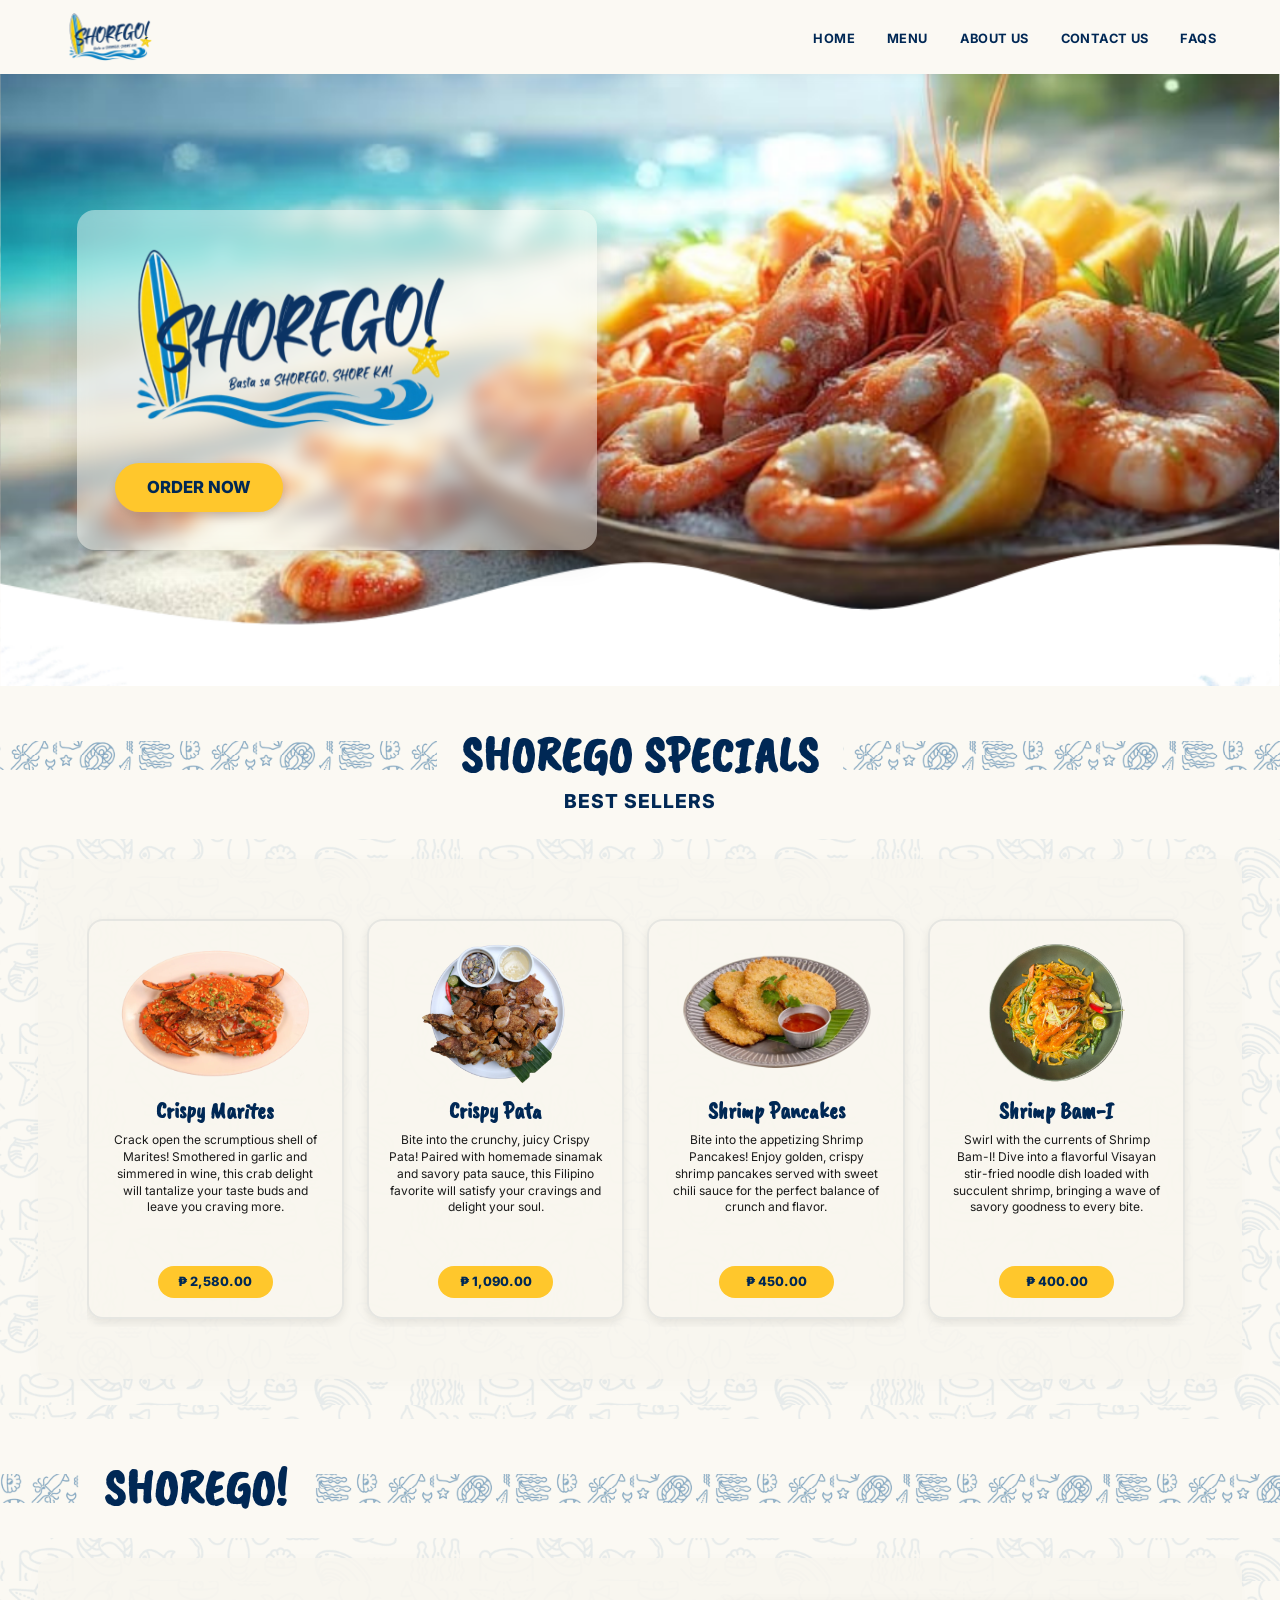
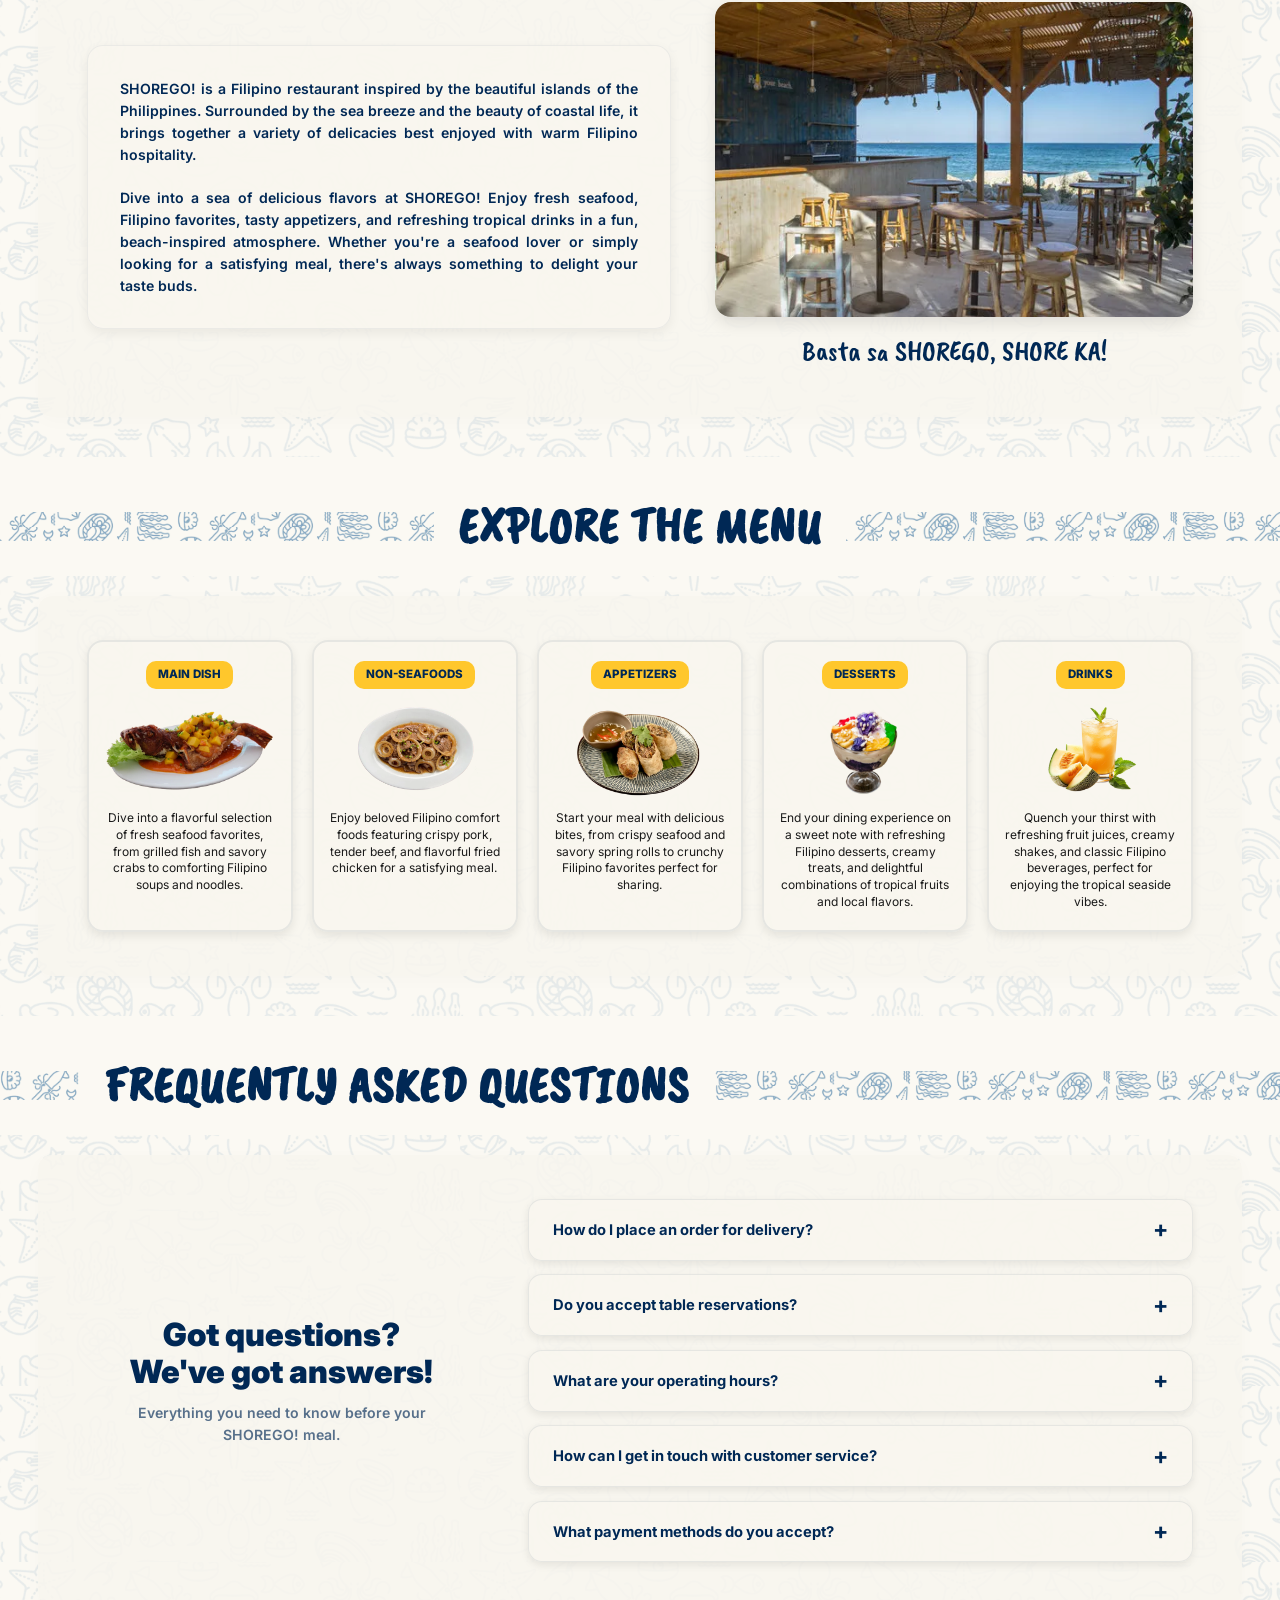
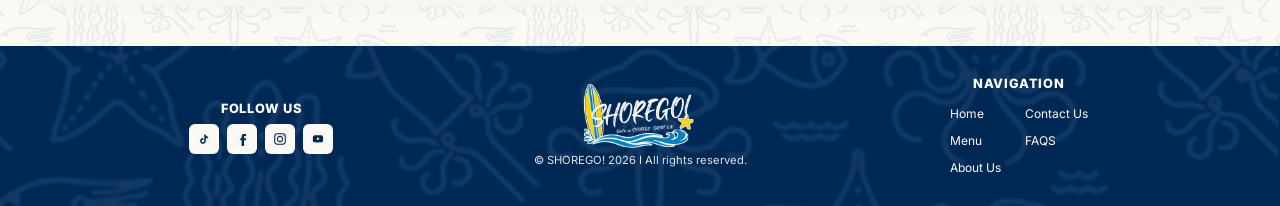
==== commit 3d9e36c2: "Home Page Final Version" ====
--- a/index.html
+++ b/index.html
@@ -250,7 +250,7 @@
                 <span class="faq-icon">+</span>
               </div>
               <div class="faq-answer">
-                <p>You can reach us via our official Facebook page or call our hotline at (02) 123-4567.</p>
+                <p>You can reach us via our official Facebook page or call our hotline at (+63) 916-235-4567.</p>
               </div>
             </div>
             
--- a/css/style.css
+++ b/css/style.css
@@ -68,7 +68,7 @@
 .title-area {
   width: 100%;
   background-color: var(--primary-bg);
-  padding: var(--title-pad-top) max(4%, calc((100% - var(--container-max)) / 2)) var(--title-pad-bottom);
+  padding: var(--title-pad-top) 0 var(--title-pad-bottom);
   text-align: center;
 }
 
@@ -109,7 +109,8 @@
 
 #about .main-title::before,
 #faqs .main-title::before {
-  display: none;
+  display: block;
+  flex: 0 0 max(4%, calc((100% - var(--container-max)) / 2));
 }
 
 .section-title {
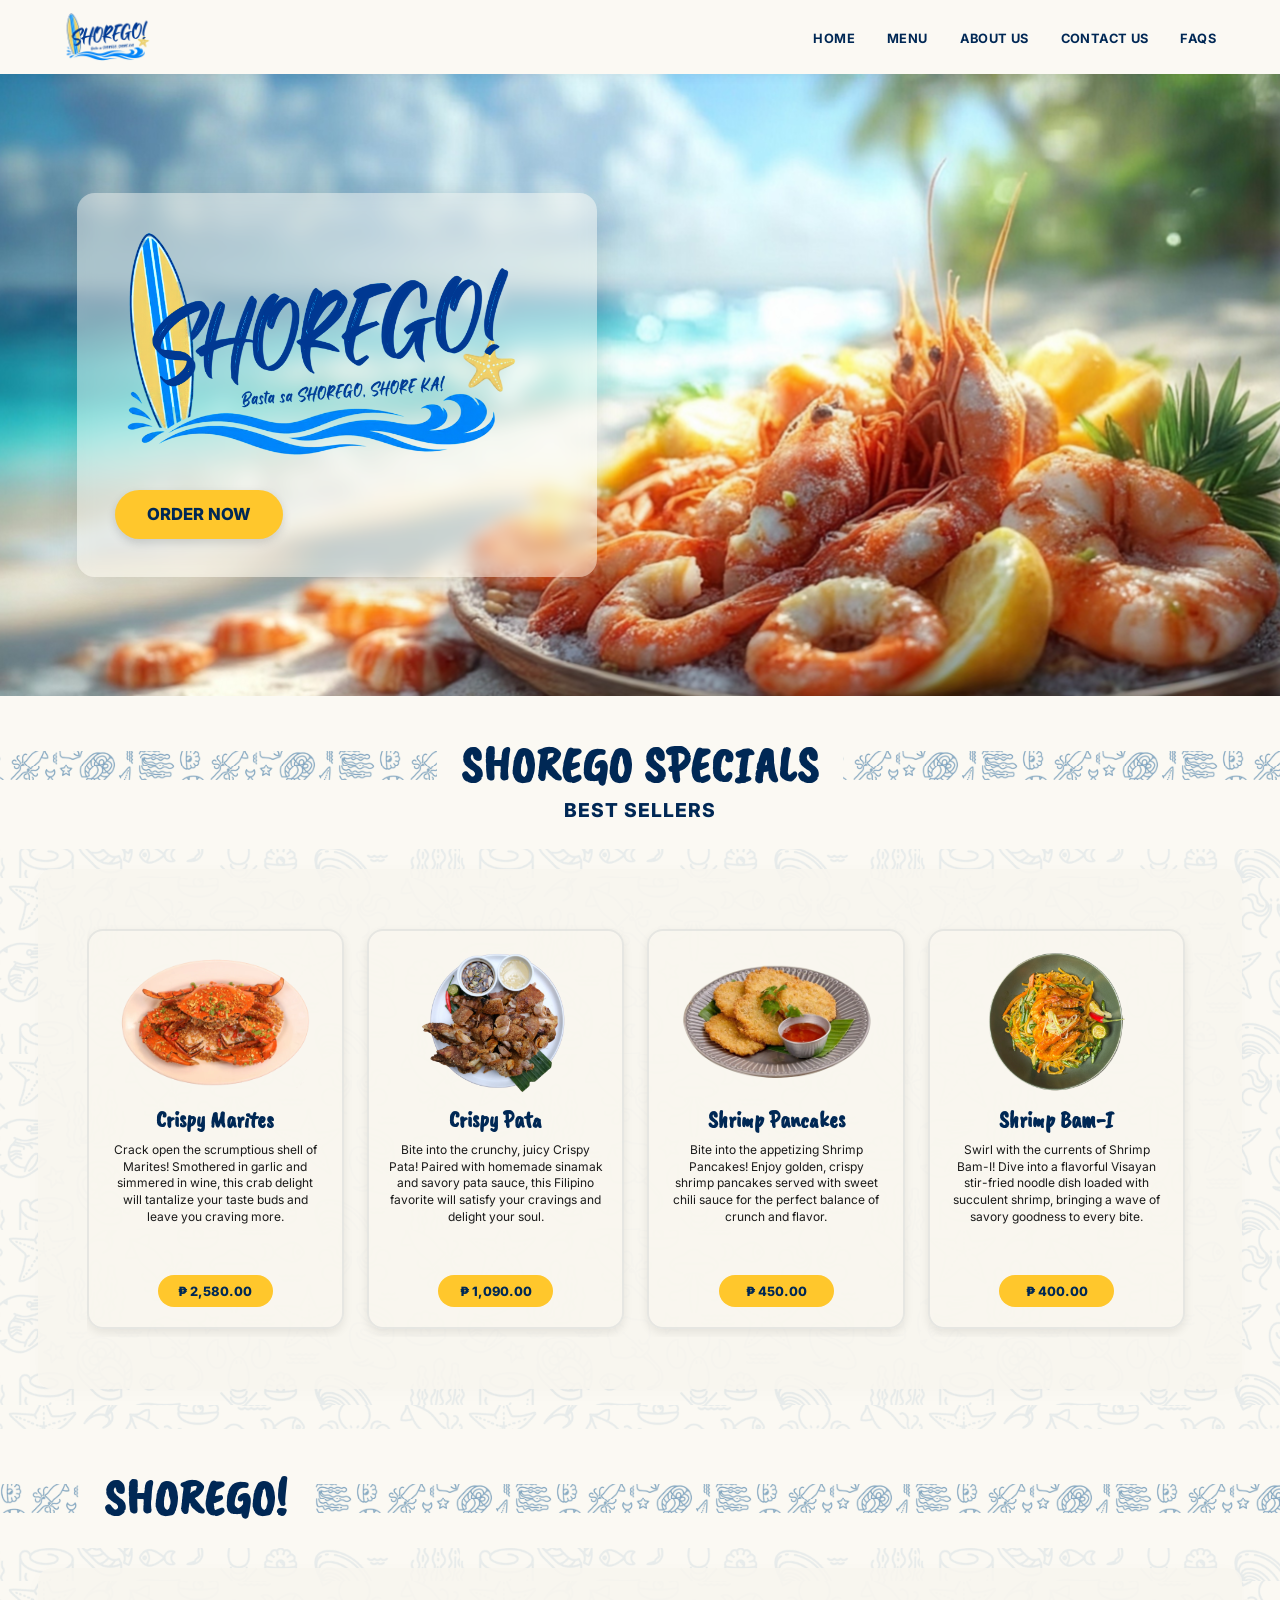
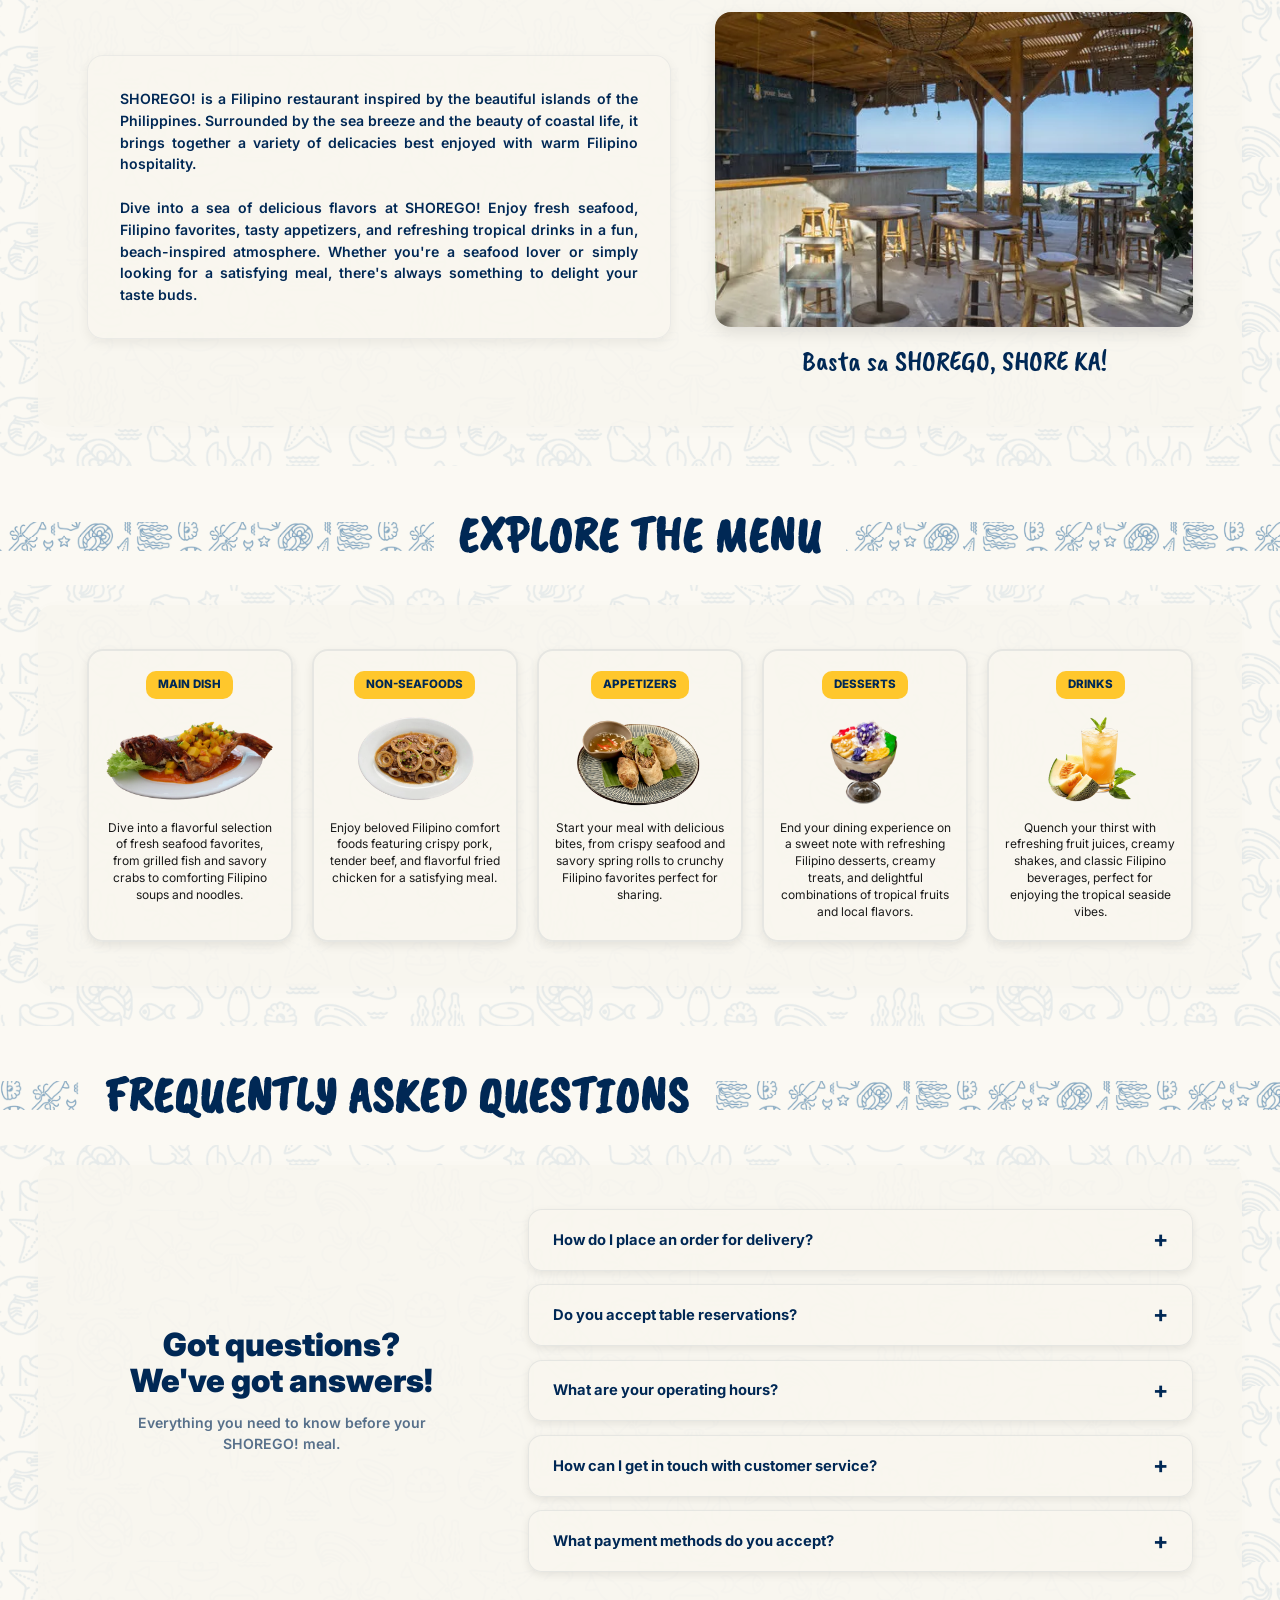
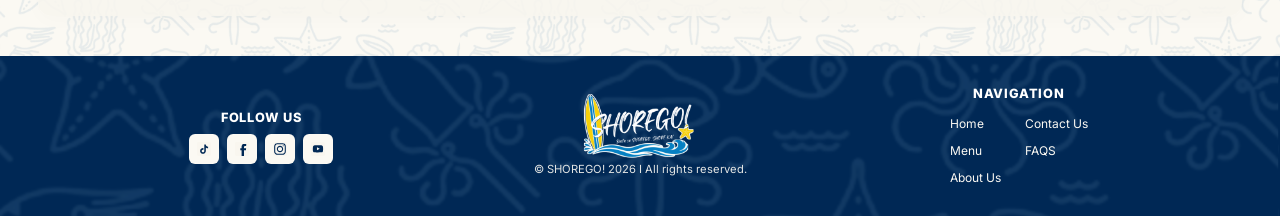
==== commit 59097c41: "Updated home page" ====
--- a/index.html
+++ b/index.html
@@ -98,7 +98,7 @@
               </div>
             </a>   
 
-            <a href="menu.html#coconut-coffee-jelly" class="special-card" onmouseover="setActive(this)" onmouseout="removeActive(this)">
+            <a href="menu.html#coconut-coffee-jelly" class="special-card" onmouseover="setActive(this)" onmouseout="removeActive(this)"> 
               <img src="images/coconut_coffee_jelly.svg" alt="Coconut Coffee Jelly" class="card-img">
               <div class="card-content">
                 <h3 class="cursive-card-title">Coconut Coffee Jelly</h3>
--- a/css/style.css
+++ b/css/style.css
@@ -187,7 +187,9 @@
   justify-content: flex-start;
   align-items: center;
   padding: clamp(2rem, 5vw, 4rem) clamp(1.25rem, 6vw, 5rem); 
-  min-height: clamp(380px, 68vh, 620px);
+  width: 100%;
+  aspect-ratio: 1715 / 833;
+  min-height: auto;
   background-image: url('../images/landing_image.svg');
   background-size: cover;
   background-position: center;
@@ -589,7 +591,6 @@
 
 .social-icon:hover {
   transform: translateY(-2px);
-  background: var(--accent-yellow);
 }
 
 .social-icon img { 
@@ -641,7 +642,19 @@
   }
 
   .menu-categories-container {
-    grid-template-columns: repeat(3, minmax(0, 1fr));
+    grid-template-columns: repeat(6, 1fr);
+  }
+
+  .menu-category {
+    grid-column: span 2; 
+  }
+
+  .menu-category:nth-child(4) {
+    grid-column: 2 / span 2; 
+  }
+
+  .menu-category:nth-child(5) {
+    grid-column: 4 / span 2; 
   }
 }
 
@@ -768,8 +781,14 @@
   }
 
   .menu-categories-container {
+    display: grid;
     grid-template-columns: repeat(2, minmax(0, 1fr));
     justify-content: center;
+  }
+
+  .menu-category,
+  .menu-category:nth-child(4) {
+    grid-column: auto;
   }
 
   .menu-category:nth-child(5) {
@@ -778,35 +797,6 @@
     margin-left: auto;
     margin-right: auto;
   }
-}
-
-@media (max-width: 520px) {
-  .container {
-    width: 90%;
-  }
-
-  .main-title::before,
-  .main-title::after {
-    height: 22px;
-    background-size: 110px auto;
-  }
-
-  .special-card {
-    flex: 0 0 82%;
-  }
-
-  .menu-categories-container {
-    grid-template-columns: 1fr;
-    max-width: 320px;
-    margin: 0 auto;
-  }
-
-  .menu-category:nth-child(5) {
-    grid-column: auto;
-    max-width: 100%;
-    margin-left: 0;
-    margin-right: 0;
-  }
 
   .faq-question {
     padding: 0.85rem 1rem;
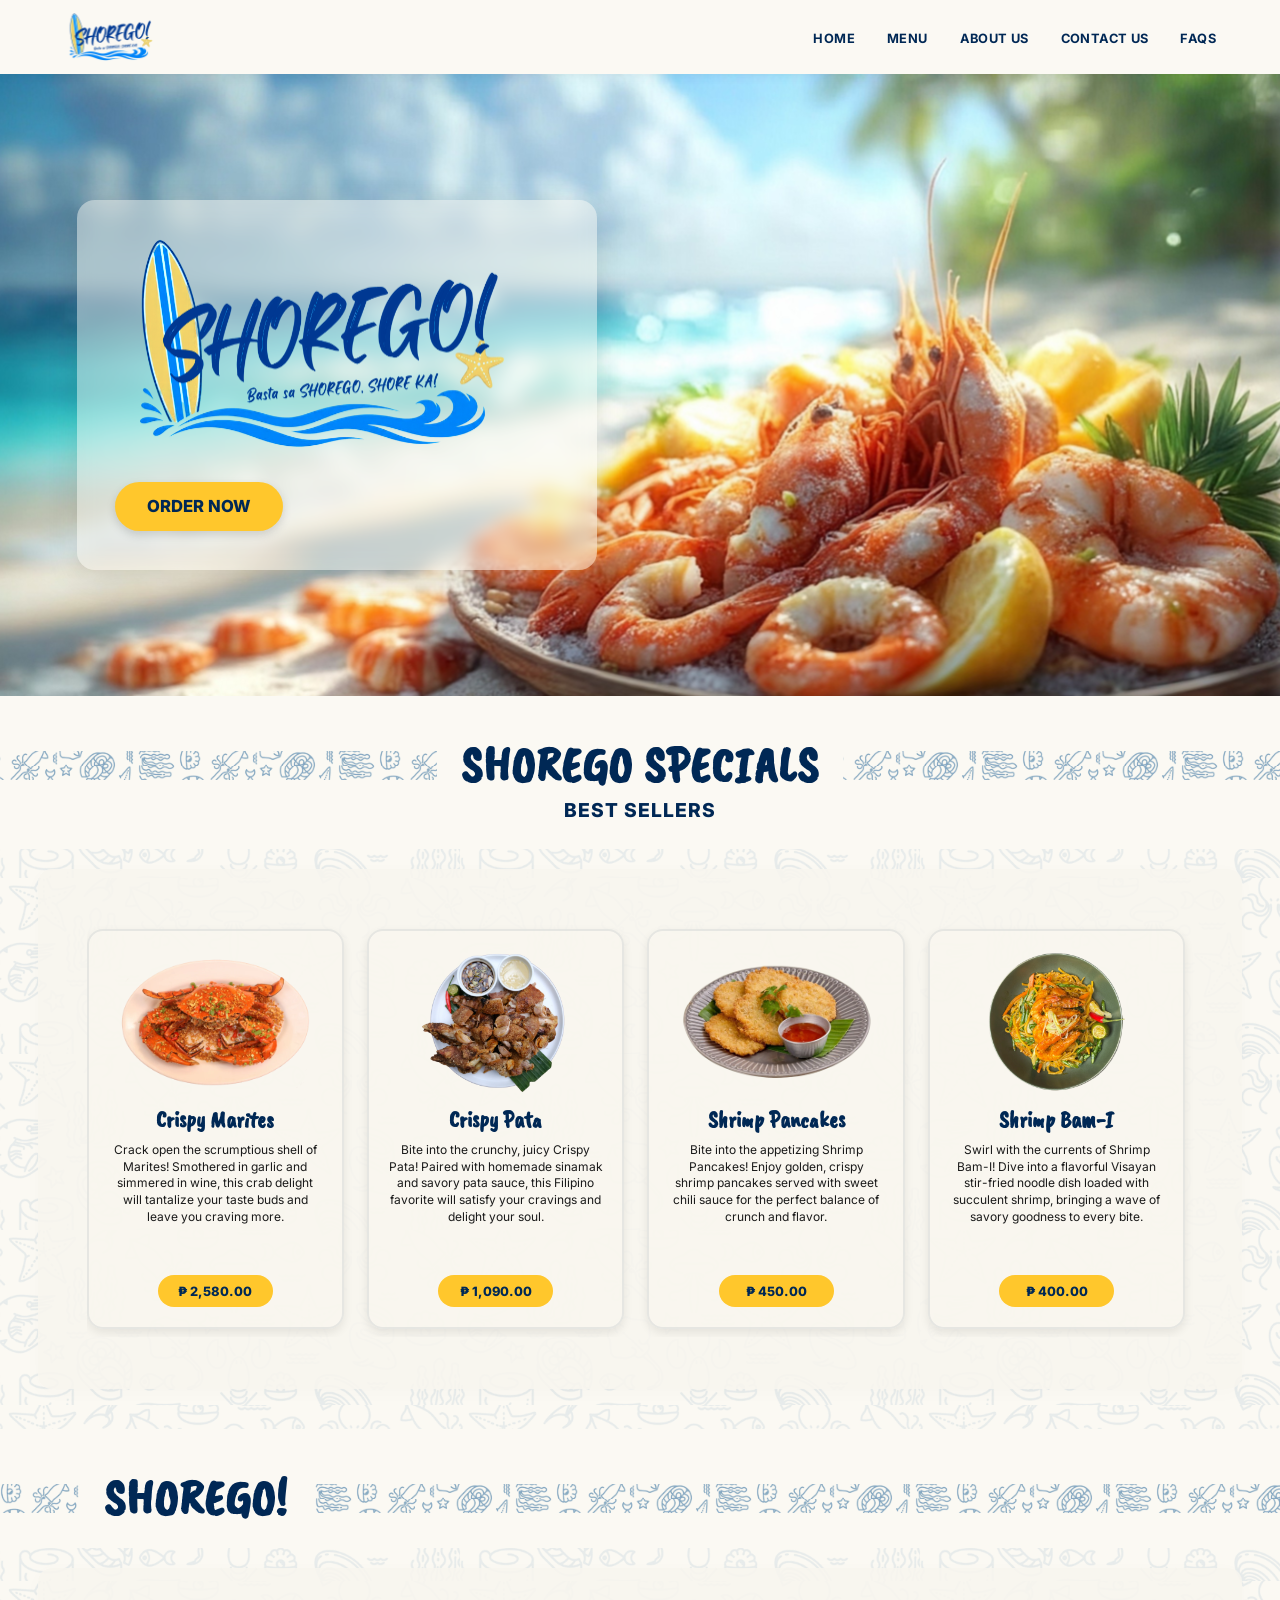
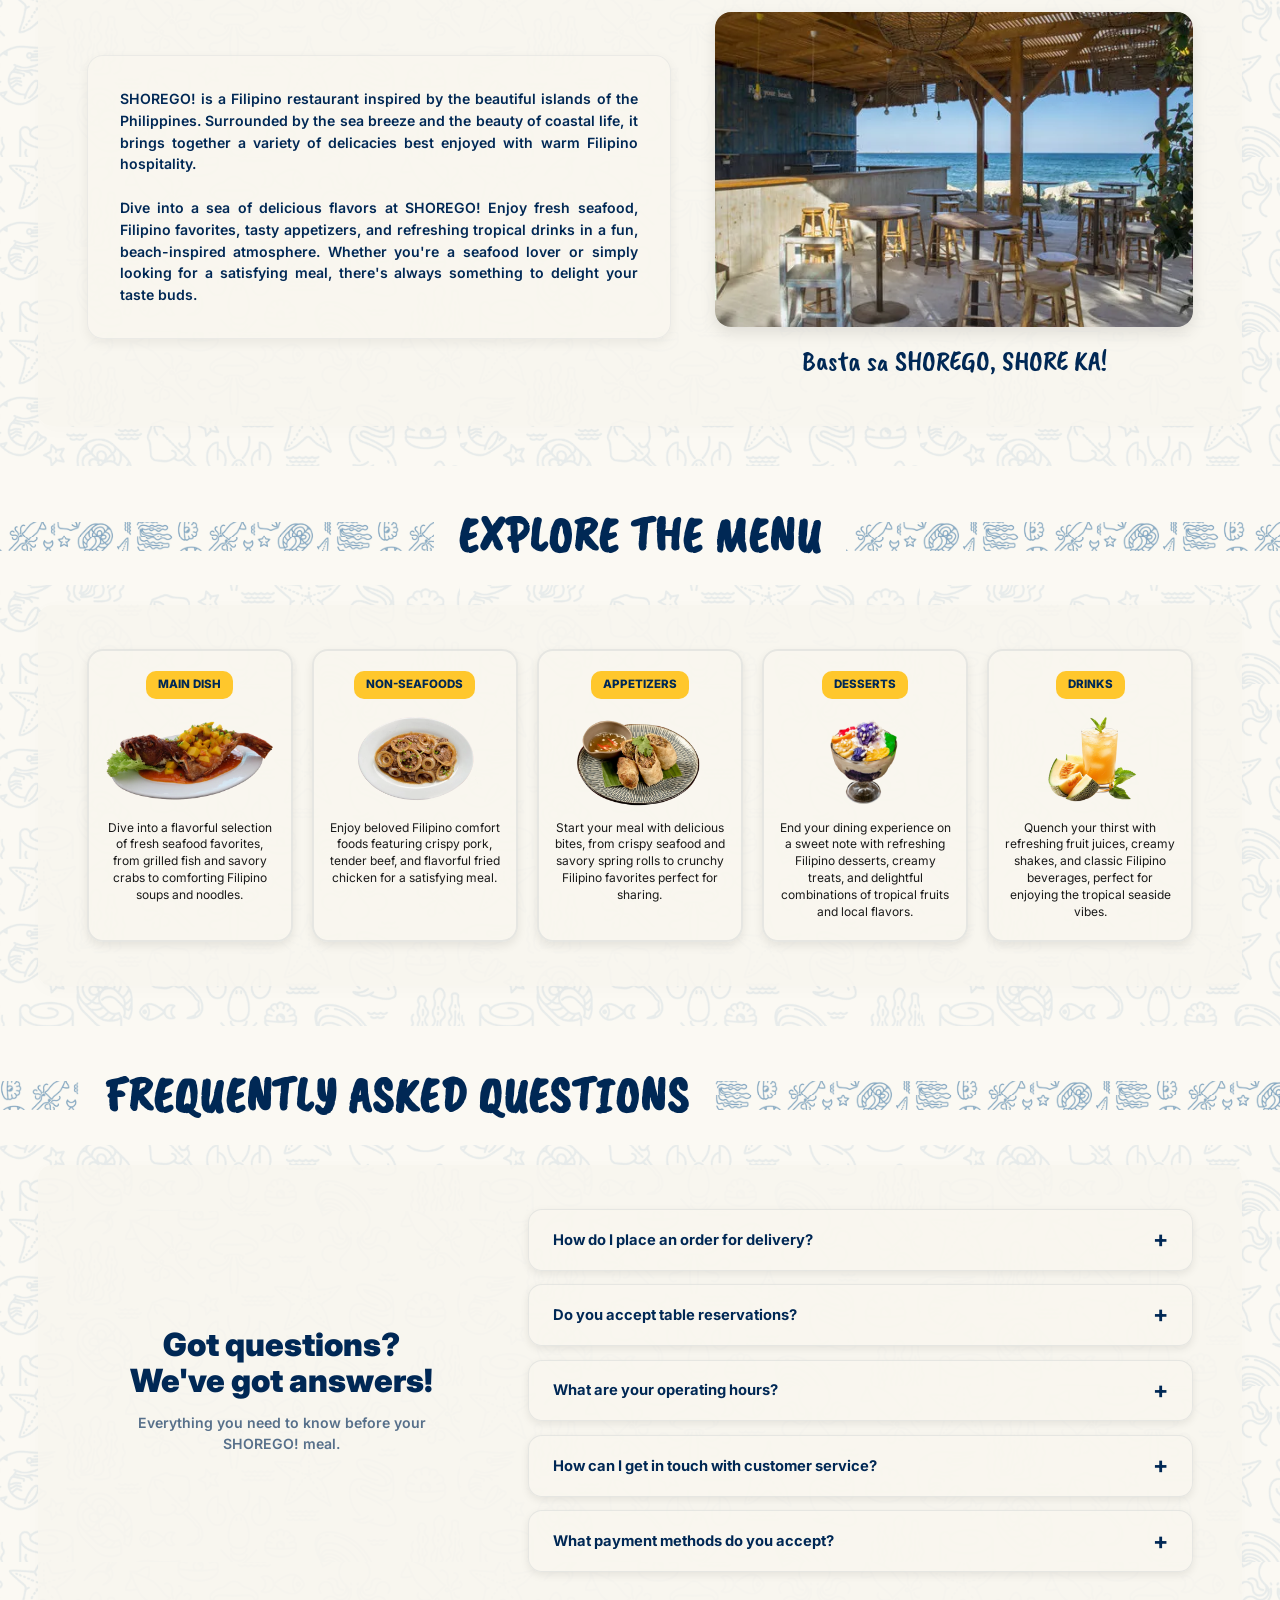
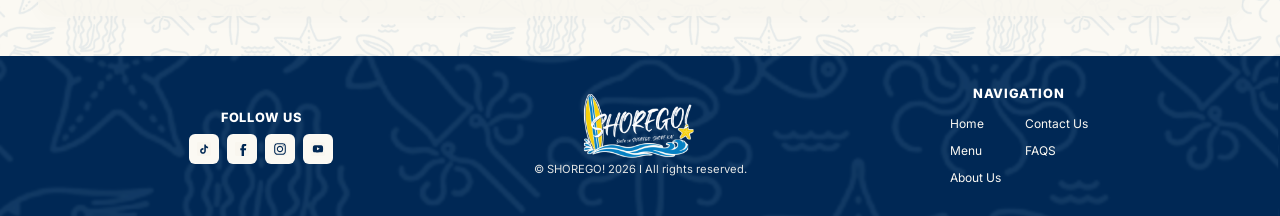
==== commit eb46c558: "Added menu page and basic navigation/UX" ====
--- a/index.html
+++ b/index.html
@@ -98,7 +98,7 @@
               </div>
             </a>   
 
-            <a href="menu.html#coconut-coffee-jelly" class="special-card" onmouseover="setActive(this)" onmouseout="removeActive(this)"> 
+            <a href="menu.html#coconut-coffee-jelly" class="special-card" onmouseover="setActive(this)" onmouseout="removeActive(this)">
               <img src="images/coconut_coffee_jelly.svg" alt="Coconut Coffee Jelly" class="card-img">
               <div class="card-content">
                 <h3 class="cursive-card-title">Coconut Coffee Jelly</h3>
@@ -307,6 +307,6 @@
     </div>
   </footer>
 
-  <script src="script.js"></script>
+  <script src="scripts/script.js"></script>
 </body>
 </html>
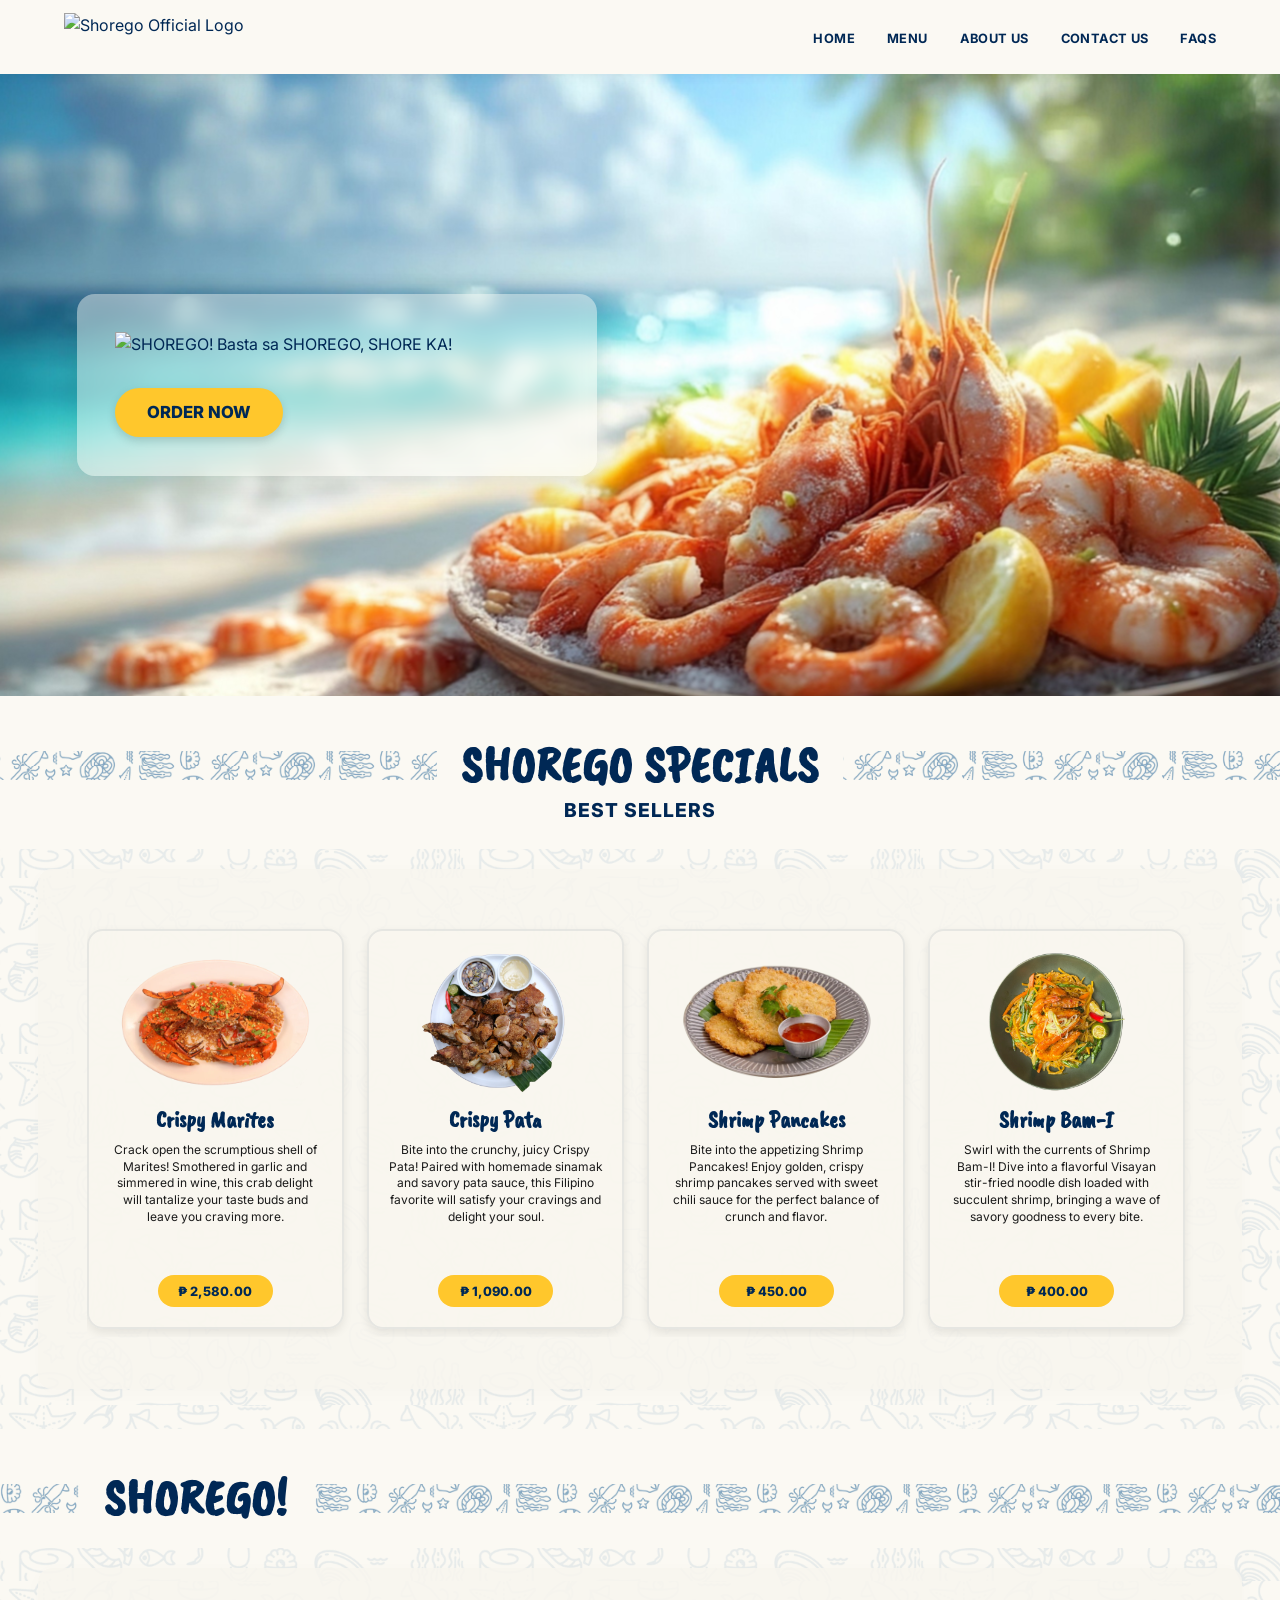
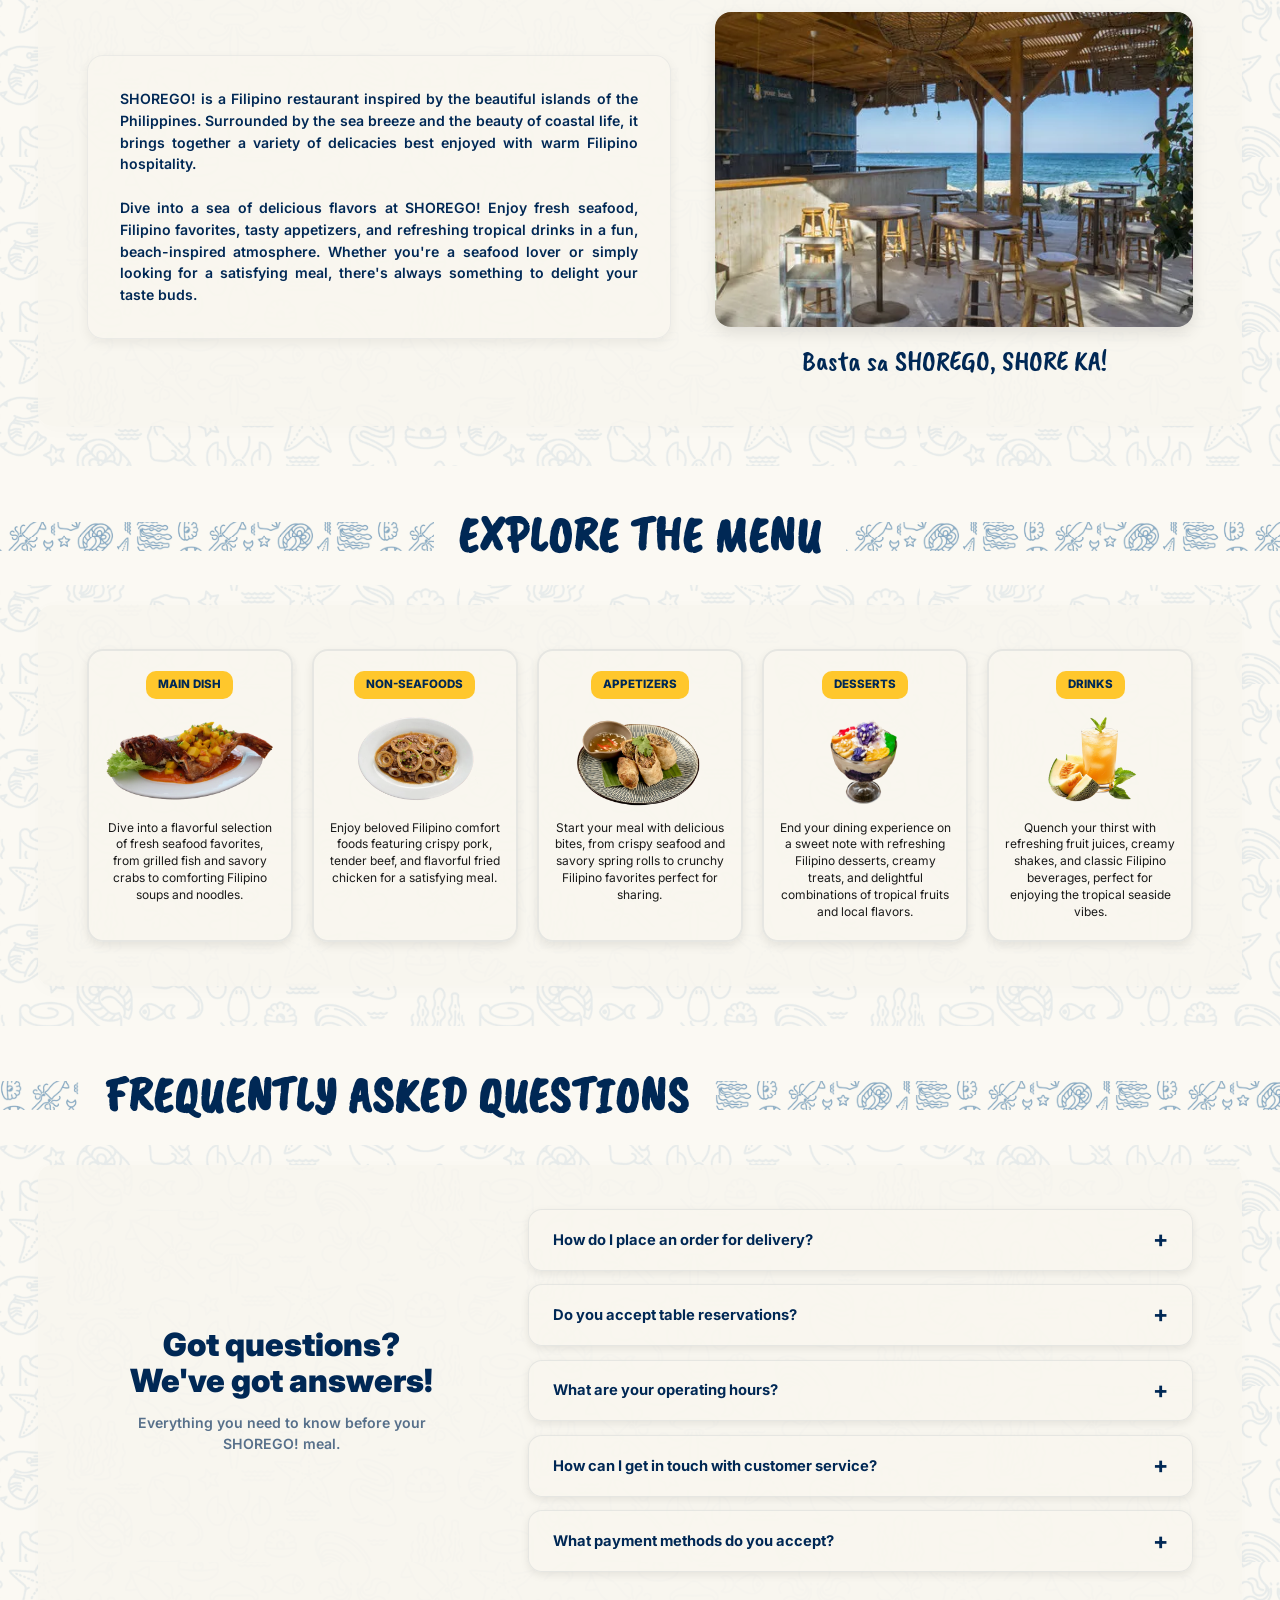
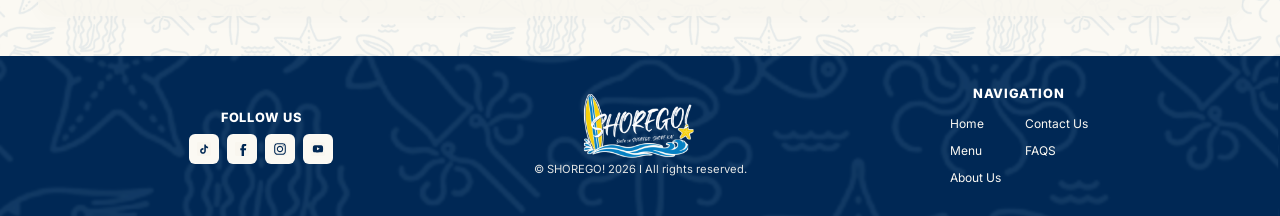
==== commit 9b24e733: "Resolved merge conflict" ====
--- a/index.html
+++ b/index.html
@@ -98,7 +98,7 @@
               </div>
             </a>   
 
-            <a href="menu.html#coconut-coffee-jelly" class="special-card" onmouseover="setActive(this)" onmouseout="removeActive(this)">
+            <a href="menu.html#coconut-coffee-jelly" class="special-card" onmouseover="setActive(this)" onmouseout="removeActive(this)"> 
               <img src="images/coconut_coffee_jelly.svg" alt="Coconut Coffee Jelly" class="card-img">
               <div class="card-content">
                 <h3 class="cursive-card-title">Coconut Coffee Jelly</h3>
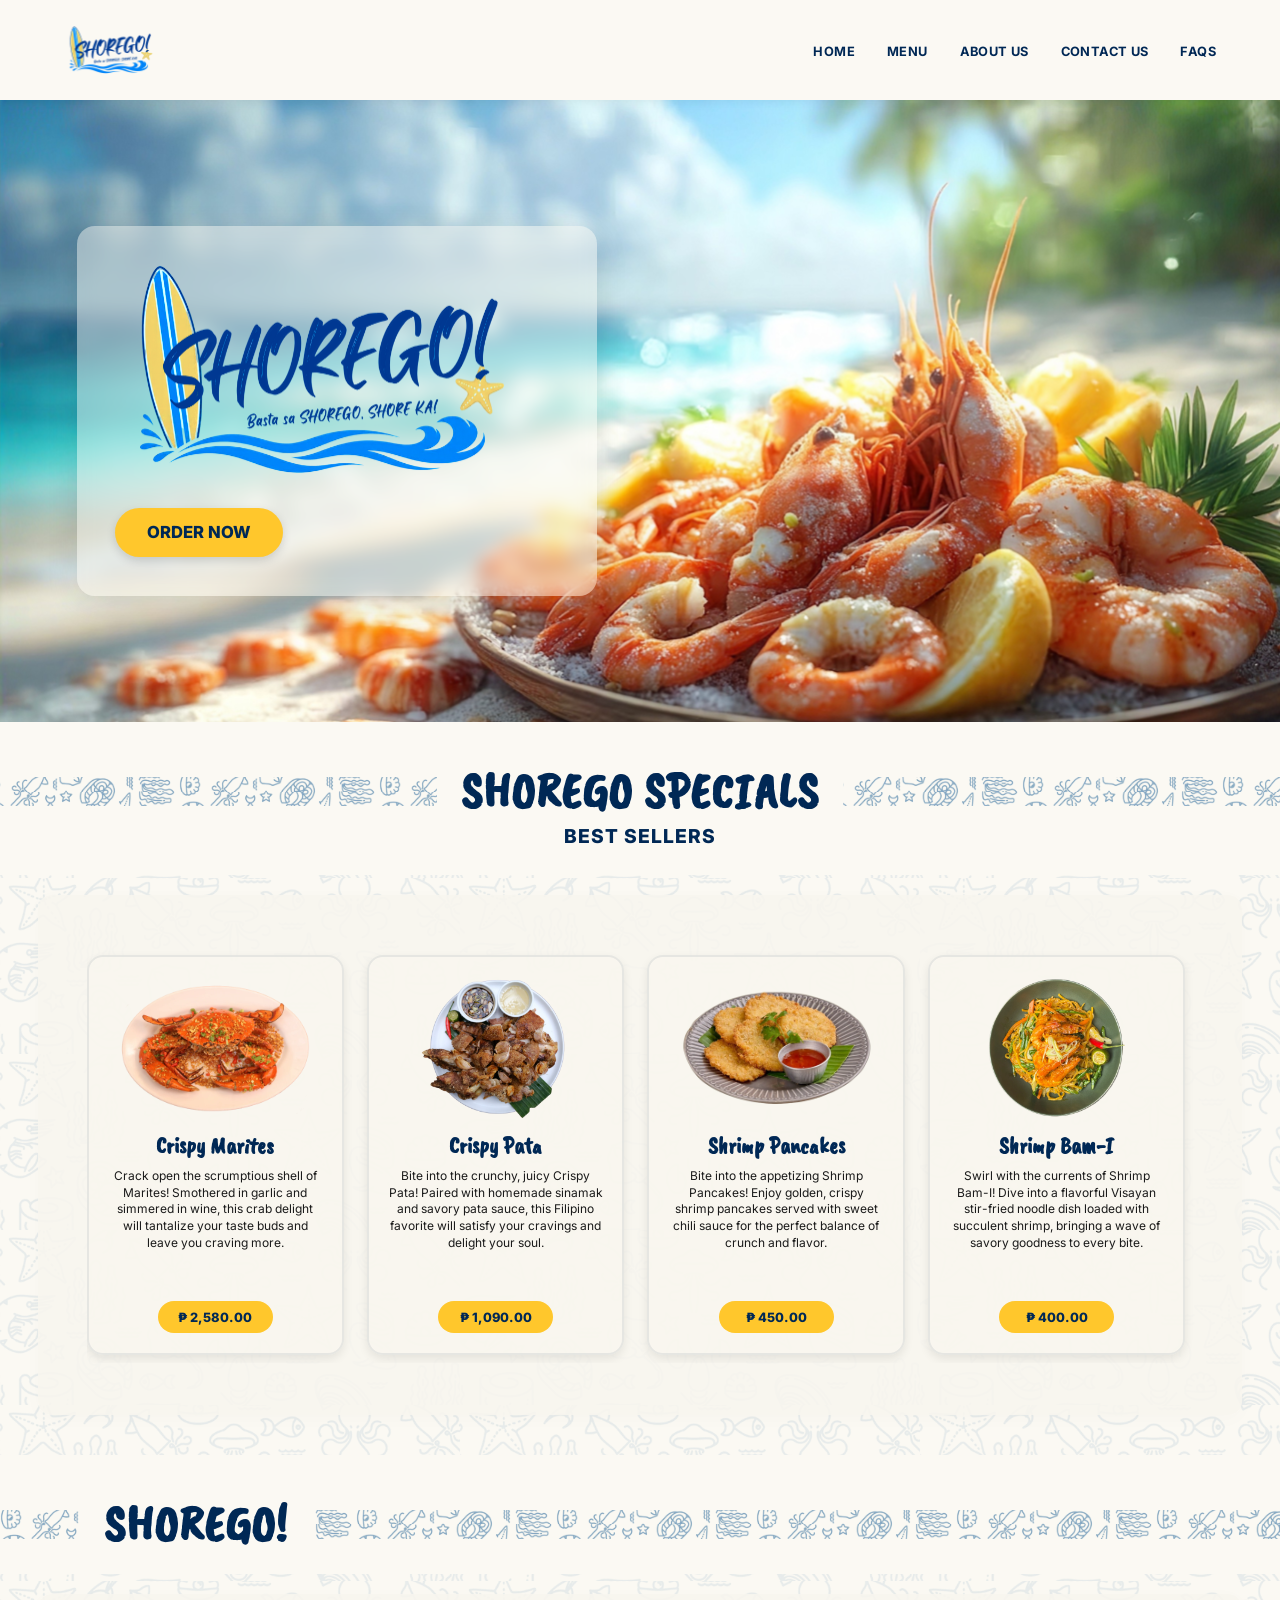
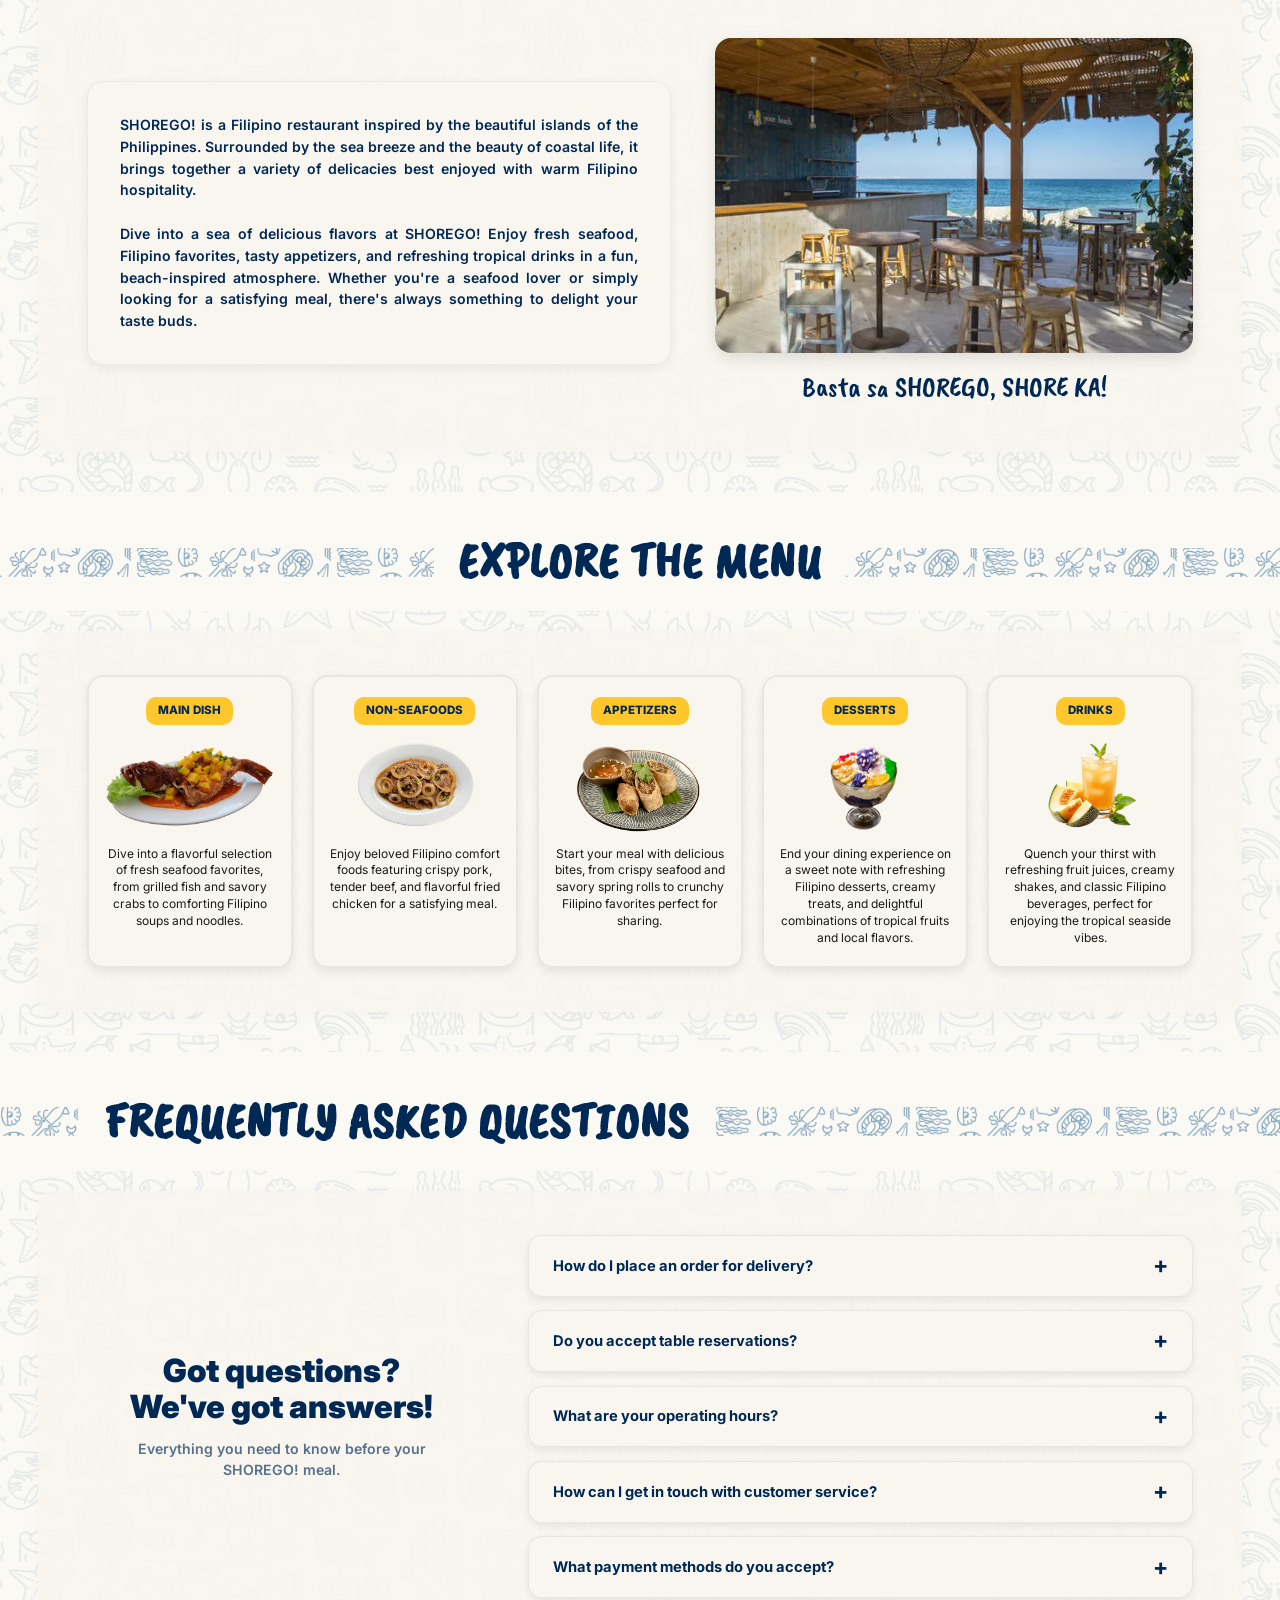
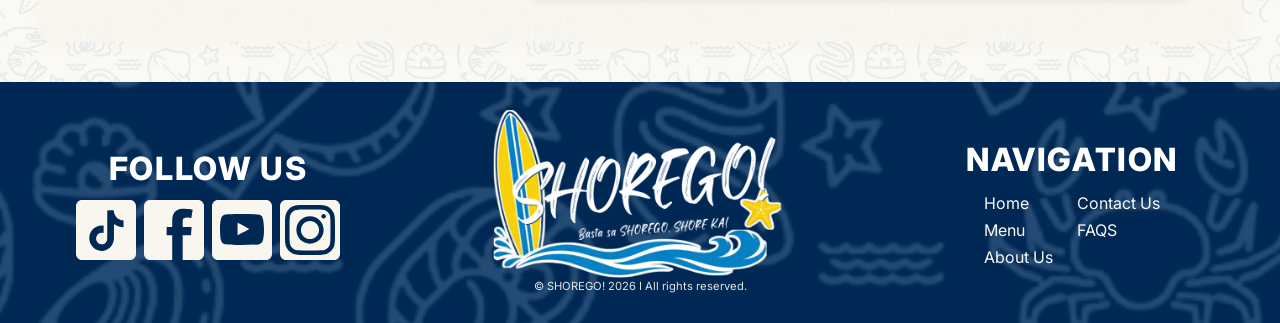
==== commit e03808ce: "Added menu navigation on homepage" ====
--- a/index.html
+++ b/index.html
@@ -62,7 +62,7 @@
         <div class="container carousel-container">
           <div id="specials-carousel" class="carousel-track">
             
-            <a href="menu.html#crispy-marites" class="special-card" onmouseover="setActive(this)" onmouseout="removeActive(this)">
+            <a href="menu.html" class="special-card" data-category="main-dish" onmouseover="setActive(this)" onmouseout="removeActive(this)">
               <img src="images/crispy_marites.svg" alt="Crispy Marites" class="card-img">
               <div class="card-content">
                 <h3 class="cursive-card-title">Crispy Marites</h3>
@@ -71,7 +71,7 @@
               </div>
             </a>
 
-            <a href="menu.html#crispy-pata" class="special-card" onmouseover="setActive(this)" onmouseout="removeActive(this)">
+            <a href="menu.html" class="special-card" data-category="non-seafood" onmouseover="setActive(this)" onmouseout="removeActive(this)">
               <img src="images/crispy_pata.svg" alt="Crispy Pata" class="card-img">
               <div class="card-content">
                 <h3 class="cursive-card-title">Crispy Pata</h3>
@@ -80,7 +80,7 @@
               </div>
             </a>
 
-            <a href="menu.html#shrimp-pancakes" class="special-card" onmouseover="setActive(this)" onmouseout="removeActive(this)">
+            <a href="menu.html" class="special-card" data-category="appetizers" onmouseover="setActive(this)" onmouseout="removeActive(this)">
               <img src="images/shrimp_pancakes.svg" alt="Shrimp Pancakes" class="card-img">
               <div class="card-content">
                 <h3 class="cursive-card-title">Shrimp Pancakes</h3>
@@ -89,7 +89,7 @@
               </div>
             </a>
 
-            <a href="menu.html#shrimp-bam-i" class="special-card" onmouseover="setActive(this)" onmouseout="removeActive(this)">
+            <a href="menu.html" class="special-card" data-category="main-dish" onmouseover="setActive(this)" onmouseout="removeActive(this)">
               <img src="images/shrimp_bam-i.svg" alt="Shrimp Bam-I" class="card-img">
               <div class="card-content">
                 <h3 class="cursive-card-title">Shrimp Bam-I</h3>
@@ -98,7 +98,7 @@
               </div>
             </a>   
 
-            <a href="menu.html#coconut-coffee-jelly" class="special-card" onmouseover="setActive(this)" onmouseout="removeActive(this)"> 
+            <a href="menu.html" class="special-card" data-category="desserts" onmouseover="setActive(this)" onmouseout="removeActive(this)"> 
               <img src="images/coconut_coffee_jelly.svg" alt="Coconut Coffee Jelly" class="card-img">
               <div class="card-content">
                 <h3 class="cursive-card-title">Coconut Coffee Jelly</h3>
@@ -107,7 +107,7 @@
               </div>
             </a>  
           
-            <a href="menu.html#buko-pandan" class="special-card" onmouseover="setActive(this)" onmouseout="removeActive(this)">
+            <a href="menu.html" class="special-card" data-category="desserts" onmouseover="setActive(this)" onmouseout="removeActive(this)">
               <img src="images/buko_pandan.svg" alt="Buko Pandan" class="card-img">
               <div class="card-content">
                 <h3 class="cursive-card-title">Buko Pandan</h3>
@@ -155,7 +155,7 @@
 
       <div class="solid-bg-area">
         <div class="container menu-categories-container">
-          <a href="menu.html#main" class="menu-category" onmouseover="setActive(this)" onmouseout="removeActive(this)">
+          <a href="menu.html" class="menu-category" data-category="main-dish" onmouseover="setActive(this)" onmouseout="removeActive(this)">
             <div class="category-badge">MAIN DISH</div>
             <div class="category-icon-wrapper">
               <img src="images/main_dish.svg" alt="Main Dish Icon" class="category-icon">
@@ -163,7 +163,7 @@
             <p class="category-text">Dive into a flavorful selection of fresh seafood favorites, from grilled fish and savory crabs to comforting Filipino soups and noodles.</p>
           </a>
 
-          <a href="menu.html#non-seafood" class="menu-category" onmouseover="setActive(this)" onmouseout="removeActive(this)">
+          <a href="menu.html" class="menu-category" data-category="non-seafood" onmouseover="setActive(this)" onmouseout="removeActive(this)">
             <div class="category-badge">NON-SEAFOODS</div>
             <div class="category-icon-wrapper">
               <img src="images/non_seafood.svg" alt="Non-Seafood Icon" class="category-icon">
@@ -171,7 +171,7 @@
             <p class="category-text">Enjoy beloved Filipino comfort foods featuring crispy pork, tender beef, and flavorful fried chicken for a satisfying meal.</p>
           </a>
 
-          <a href="menu.html#appetizers" class="menu-category" onmouseover="setActive(this)" onmouseout="removeActive(this)">
+          <a href="menu.html" class="menu-category" data-category="appetizers" onmouseover="setActive(this)" onmouseout="removeActive(this)">
             <div class="category-badge">APPETIZERS</div>
             <div class="category-icon-wrapper">
               <img src="images/appetizers.svg" alt="Appetizers Icon" class="category-icon">
@@ -179,7 +179,7 @@
             <p class="category-text">Start your meal with delicious bites, from crispy seafood and savory spring rolls to crunchy Filipino favorites perfect for sharing.</p>
           </a>
 
-          <a href="menu.html#desserts" class="menu-category" onmouseover="setActive(this)" onmouseout="removeActive(this)">
+          <a href="menu.html" class="menu-category" data-category="desserts" onmouseover="setActive(this)" onmouseout="removeActive(this)">
             <div class="category-badge">DESSERTS</div>
             <div class="category-icon-wrapper">
               <img src="images/desserts.svg" alt="Desserts Icon" class="category-icon">
@@ -187,7 +187,7 @@
             <p class="category-text">End your dining experience on a sweet note with refreshing Filipino desserts, creamy treats, and delightful combinations of tropical fruits and local flavors.</p>
           </a>
 
-          <a href="menu.html#drinks" class="menu-category" onmouseover="setActive(this)" onmouseout="removeActive(this)">
+          <a href="menu.html" class="menu-category" data-category="drinks" onmouseover="setActive(this)" onmouseout="removeActive(this)">
             <div class="category-badge">DRINKS</div>
             <div class="category-icon-wrapper">
               <img src="images/drinks.svg" alt="Drinks Icon" class="category-icon">
@@ -273,40 +273,37 @@
   <!-- ==========================================
        6. FOOTER SECTION 
        ========================================== -->
-  <footer id="contact" class="main-footer">
-    <div class="container footer-columns">
-      <div class="footer-social">
-        <h4>FOLLOW US</h4>
-        <div class="social-icons">
-          <div class="social-icon"><img src="images/tiktok.svg" alt="TikTok"></div>
-          <div class="social-icon"><img src="images/fb.svg" alt="Facebook"></div>
-          <div class="social-icon"><img src="images/ig.svg" alt="Instagram"></div>
-          <div class="social-icon"><img src="images/yt.svg" alt="YouTube"></div>
-        </div>
-      </div>
-      
-      <div class="footer-logo">
-        <img src="images/shorego_logo_2.svg" alt="Shorego Logo">
-        <p>© SHOREGO! 2026 I All rights reserved.</p>
-      </div>
-      
-      <div class="footer-nav">
-        <h4>NAVIGATION</h4>
-        <div class="links-grid">
-          <ul>
-            <li><a href="#home">Home</a></li>
-            <li><a href="menu.html">Menu</a></li>
-            <li><a href="#about">About Us</a></li>
-          </ul>
-          <ul>
-            <li><a href="#contact">Contact Us</a></li>
-            <li><a href="#faqs">FAQS</a></li>
-          </ul>
-        </div>
-      </div>
-    </div>
+  <footer>
+      <div id="footer-socials">
+          <h4>FOLLOW US</h4>
+          <div id="socials">
+              <img src="images/tiktok.svg" alt="TikTok">
+              <img src="images/fb.svg" alt="Facebook">
+              <img src="images/yt.svg" alt="YouTube">
+              <img src="images/ig.svg" alt="Instagram">
+          </div>
+      </div>
+      <div id="footer-logo">
+          <img src="images/shorego_logo_2.svg" alt="Shorego Logo">
+          <p>© SHOREGO! 2026 I All rights reserved.</p>
+      </div>
+      <div id="footer-nav">
+          <h4>NAVIGATION</h4>
+          <div id="footer-links">
+              <ul>
+                  <li><a href="index.html">Home</a></li>
+                  <li><a href="menu.html">Menu</a></li>
+                  <li><a href="index.html#about">About Us</a></li>
+              </ul>
+              <ul>
+                  <li><a href="index.html#contact">Contact Us</a></li>
+                  <li><a href="index.html#faqs">FAQS</a></li>
+              </ul>
+          </div>
+      </div>
   </footer>
 
   <script src="scripts/script.js"></script>
+  <script src="scripts/shared-script.js"></script>
 </body>
 </html>
--- a/css/style.css
+++ b/css/style.css
@@ -138,7 +138,7 @@
   position: sticky;
   top: 0;
   z-index: 1000;
-  height: clamp(60px, 6vw, 74px);
+  height: clamp(100px, 6vw, 100px);
   display: flex;
   justify-content: space-between;
   align-items: center;
@@ -538,100 +538,96 @@
 /* ==========================================================================
    6. FOOTER SECTION 
    ========================================================================== */
-.main-footer {
-  background-color: var(--accent-navy);
-  background-image: url('../images/footer_design.svg'); 
-  background-size: cover; 
-  background-position: center;
-  color: var(--text-white);
-  padding: 1.75rem 0;
-}
-
-.footer-columns {
-  display: flex;
-  justify-content: space-between;
-  align-items: center;
-  gap: 1rem;
-}
-
-.footer-social, 
-.footer-logo, 
-.footer-nav {
-  display: flex;
-  flex-direction: column;
-  align-items: center;
-  flex: 1;
-}
-
-.footer-social h4, 
-.footer-nav h4 {
-  font-size: 0.8rem; 
-  font-weight: 800;
-  margin-bottom: 0.4rem;
-  letter-spacing: 0.05em;
-}
-
-.social-icons {
-  display: flex;
-  gap: 0.5rem;
-  justify-content: center;
-}
-
-.social-icon {
-  width: 30px; 
-  height: 30px;
-  background: var(--primary-bg);
-  border-radius: 6px;
-  display: flex; 
-  justify-content: center; 
-  align-items: center;
-  transition: transform 0.2s ease, background-color 0.2s ease;
-  cursor: pointer;
-}
-
-.social-icon:hover {
-  transform: translateY(-2px);
-}
-
-.social-icon img { 
-  width: 14px; 
-  height: auto;
-}
-
-.footer-logo img { 
-  max-width: 120px; 
-  margin: 0 auto 0.2rem auto;
-}
-
-.footer-logo p { 
-  font-size: 0.7rem; 
-  color: var(--primary-bg); 
-  opacity: 0.9;
-  white-space: nowrap;
-}
-
-.links-grid { 
-  display: flex; 
-  gap: 1.5rem; 
-}
-
-.links-grid ul { 
-  list-style: none; 
-  display: flex; 
-  flex-direction: column; 
-  gap: 0.2rem; 
-}
-
-.links-grid a { 
-  color: var(--primary-bg); 
-  text-decoration: none; 
-  font-size: 0.75rem; 
-  transition: color 0.2s ease;
-}
-
-.links-grid a:hover {
-  color: var(--accent-yellow);
-}
+footer {
+    background-color: var(--accent-navy);
+    background-image: url(../images/pattern_doodles2.svg);
+    display: flex;
+    justify-content: space-between;
+    align-items: center;
+    color: var(--text-white);
+    padding: 1.75rem 0;
+    gap: 1rem;
+    flex-wrap: wrap;
+    font-family: var(--font-main);
+}
+
+#footer-socials,
+#footer-logo,
+#footer-nav {
+    display: flex;
+    flex-direction: column;
+    align-items: center;
+    flex: 1;
+}
+
+#footer-socials h4, 
+#footer-nav h4 {
+    font-size:clamp(1rem, 4vw, 2rem); 
+    font-weight: 800;
+    margin-bottom: 0.4rem;
+    letter-spacing: 0.05em;
+}
+
+#socials {
+    display: flex;
+    gap: 0.5rem;
+    justify-content: center;
+}
+
+#socials{
+    display: flex; 
+    justify-content: center; 
+    align-items: center;
+    cursor: pointer;
+}
+
+#socials img {
+    transition: transform 0.2s ease, background-color 0.2s ease;
+}
+
+#socials img:hover {
+    transform: translateY(-2px);
+}
+
+#socials img { 
+    height: clamp(30px, 100%,60px);
+}
+
+#footer-logo img { 
+    height: clamp(100px, 20vw, 168px);
+    width: auto;
+}
+
+#footer-logo p { 
+    font-size: 0.7rem; 
+    color: var(--primary-bg); 
+    opacity: 0.9;
+    white-space: nowrap;
+}
+
+#footer-links { 
+    display: flex; 
+    gap: 1.5rem; 
+}
+
+#footer-links ul { 
+    list-style: none; 
+    display: flex; 
+    flex-direction: column; 
+    gap: 0.2rem; 
+}
+
+#footer-links a { 
+    color: var(--primary-bg); 
+    text-decoration: none; 
+    font-size: 1rem; 
+    transition: color 0.2s ease;
+}
+
+#footer-links a:hover {
+    color: var(--accent-yellow);
+}
+
 
 /* ==========================================================================
    RESPONSIVE BREAKPOINTS
